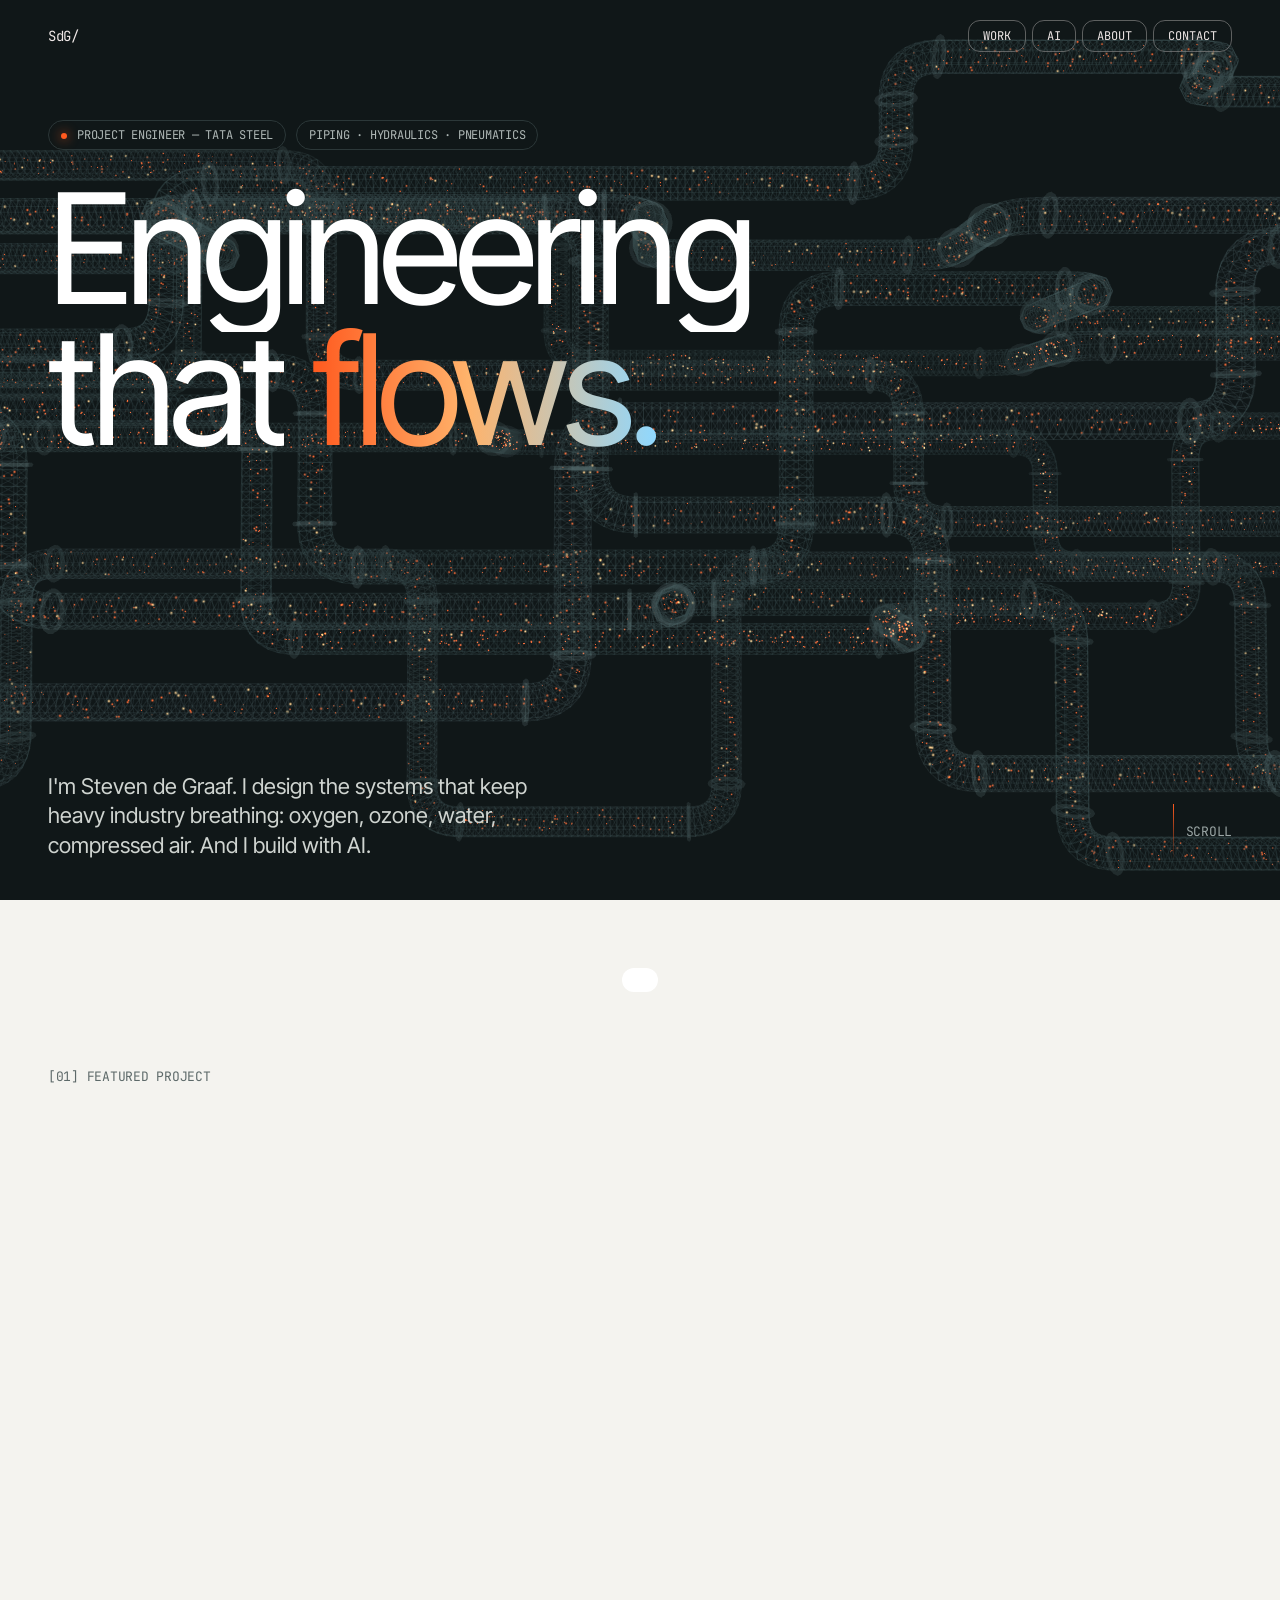
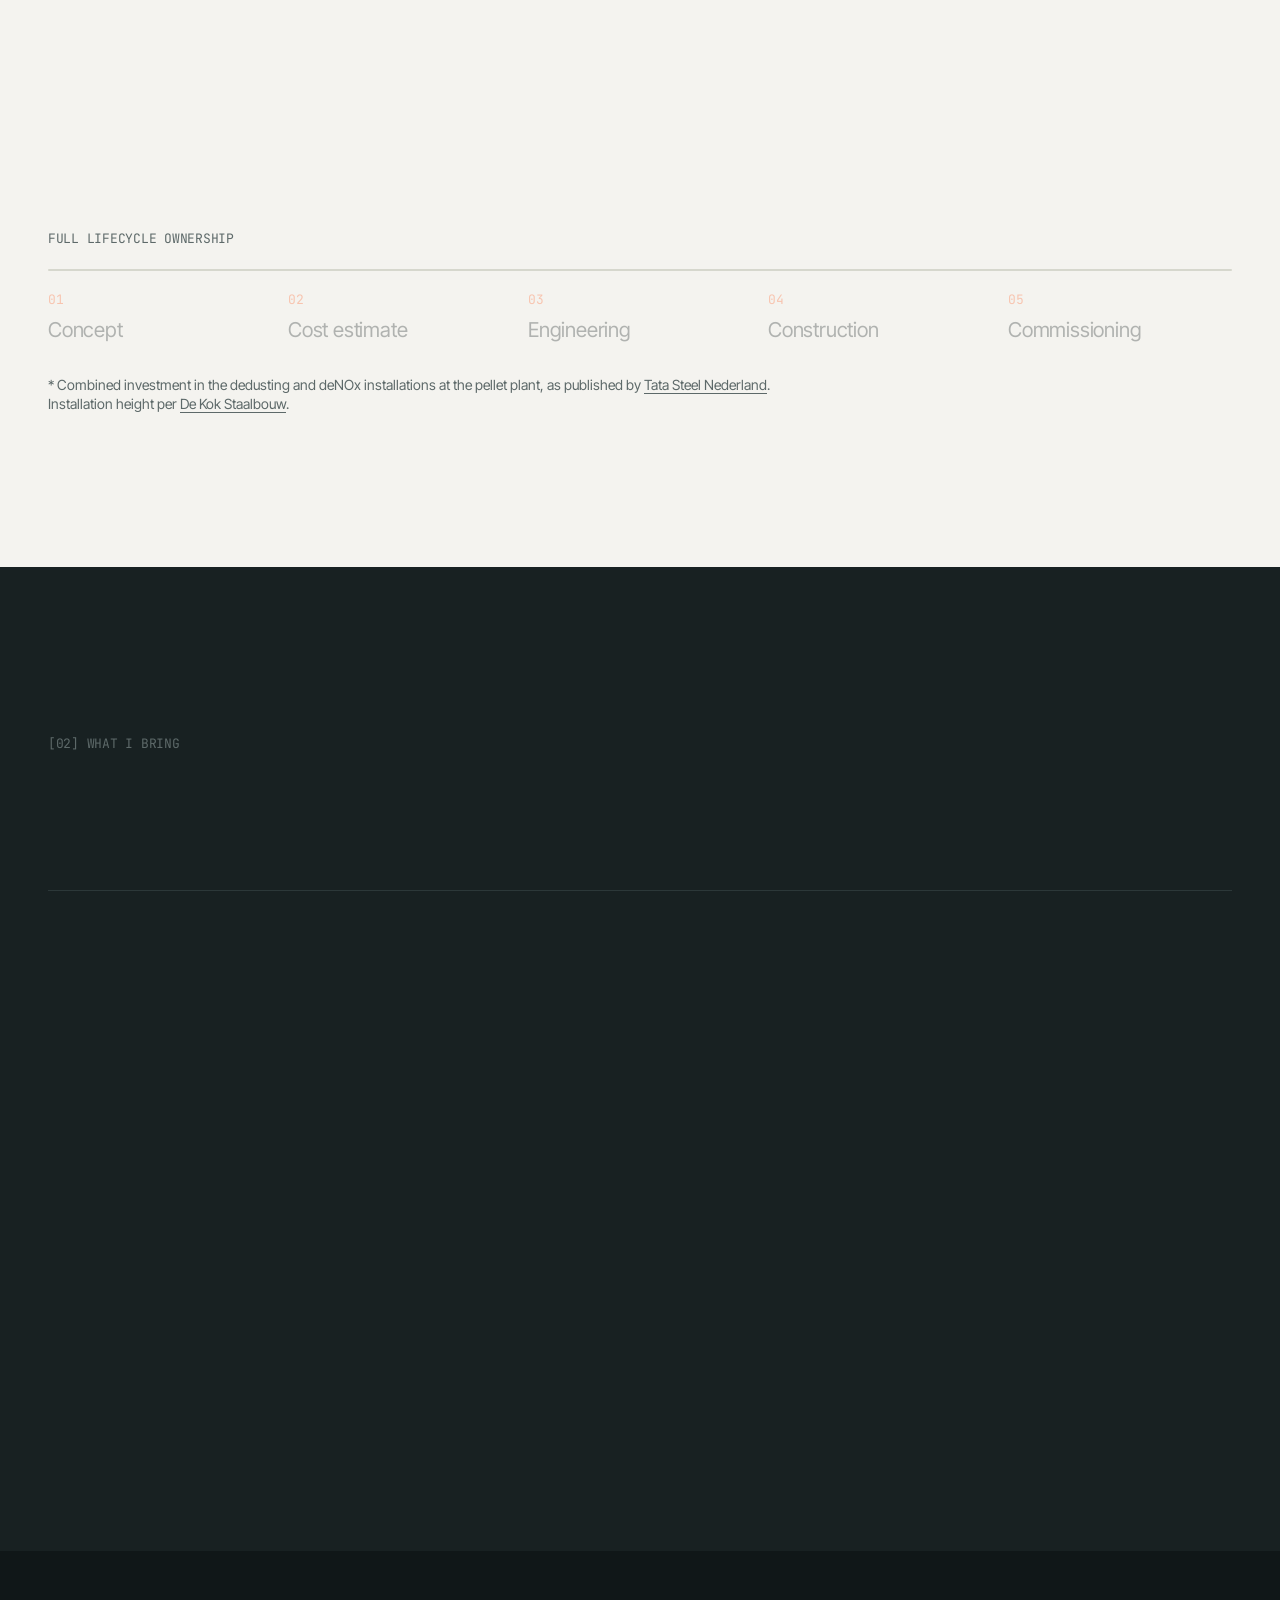
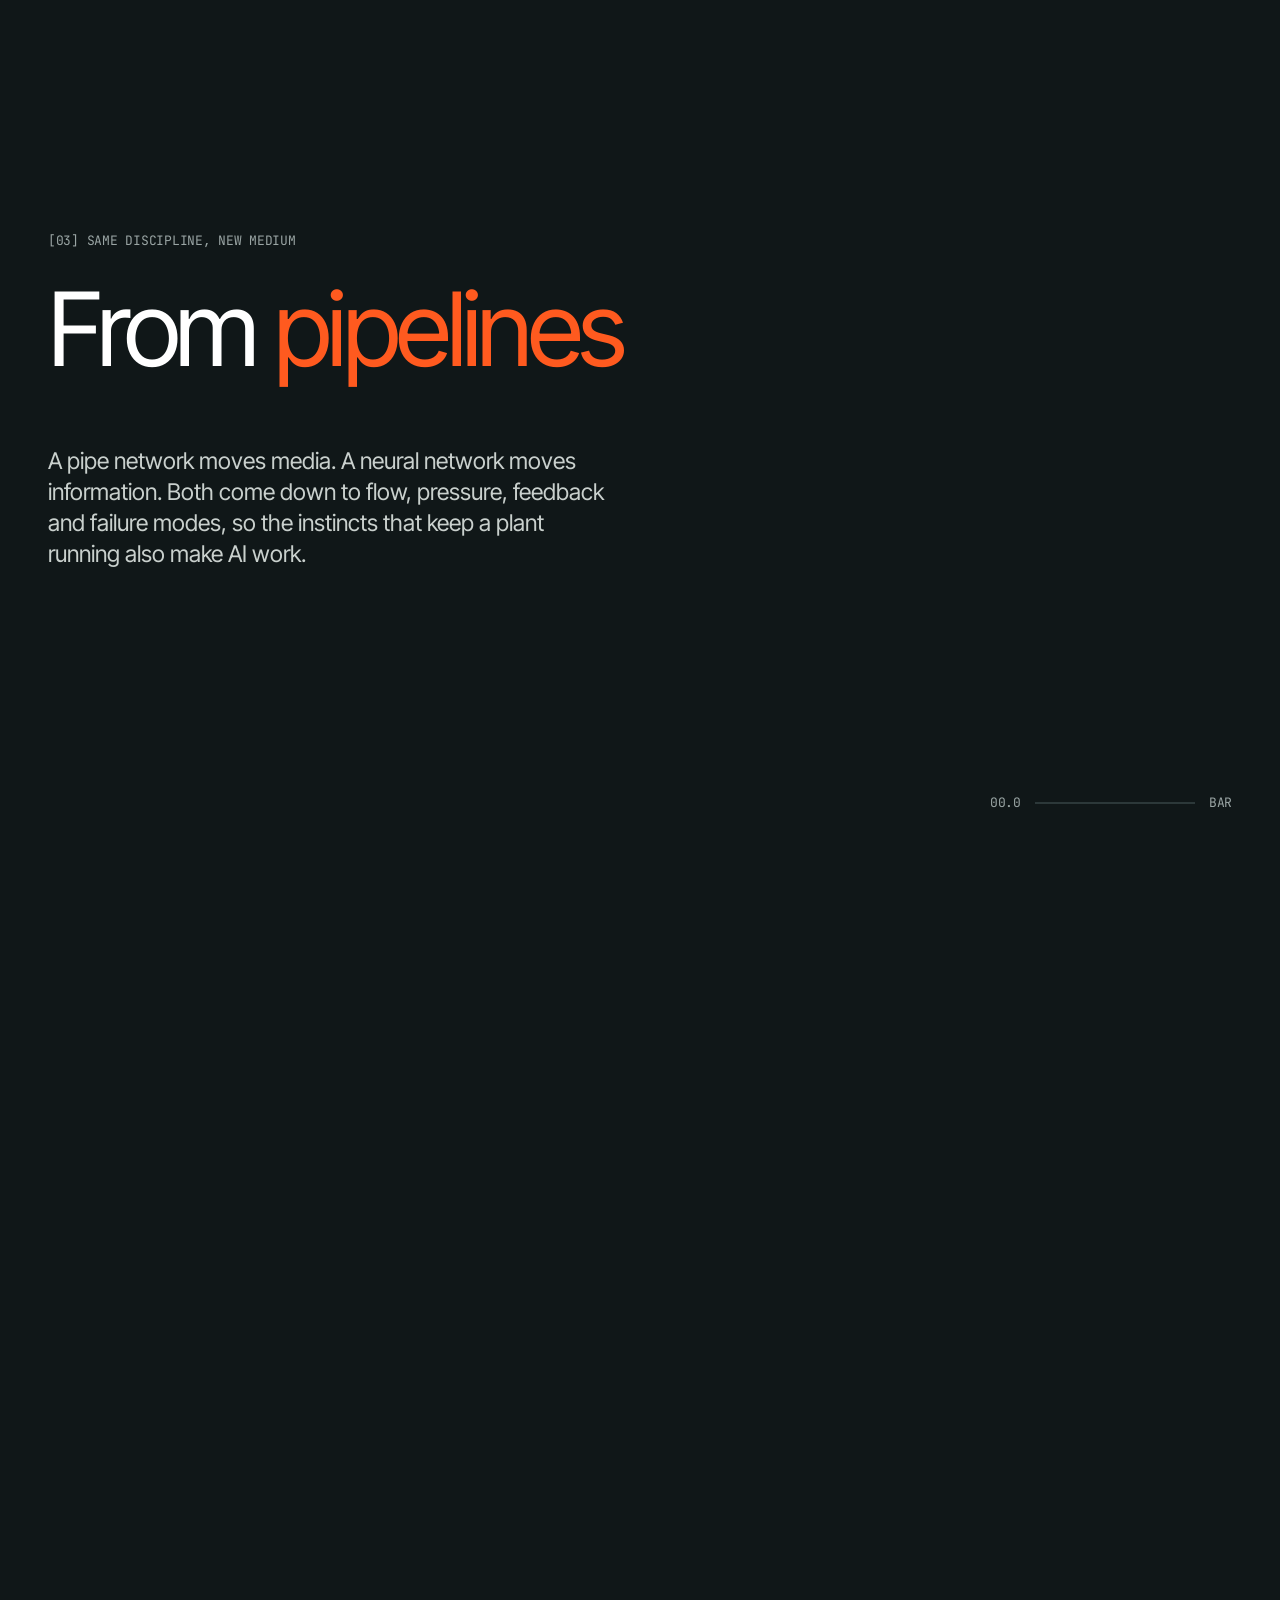
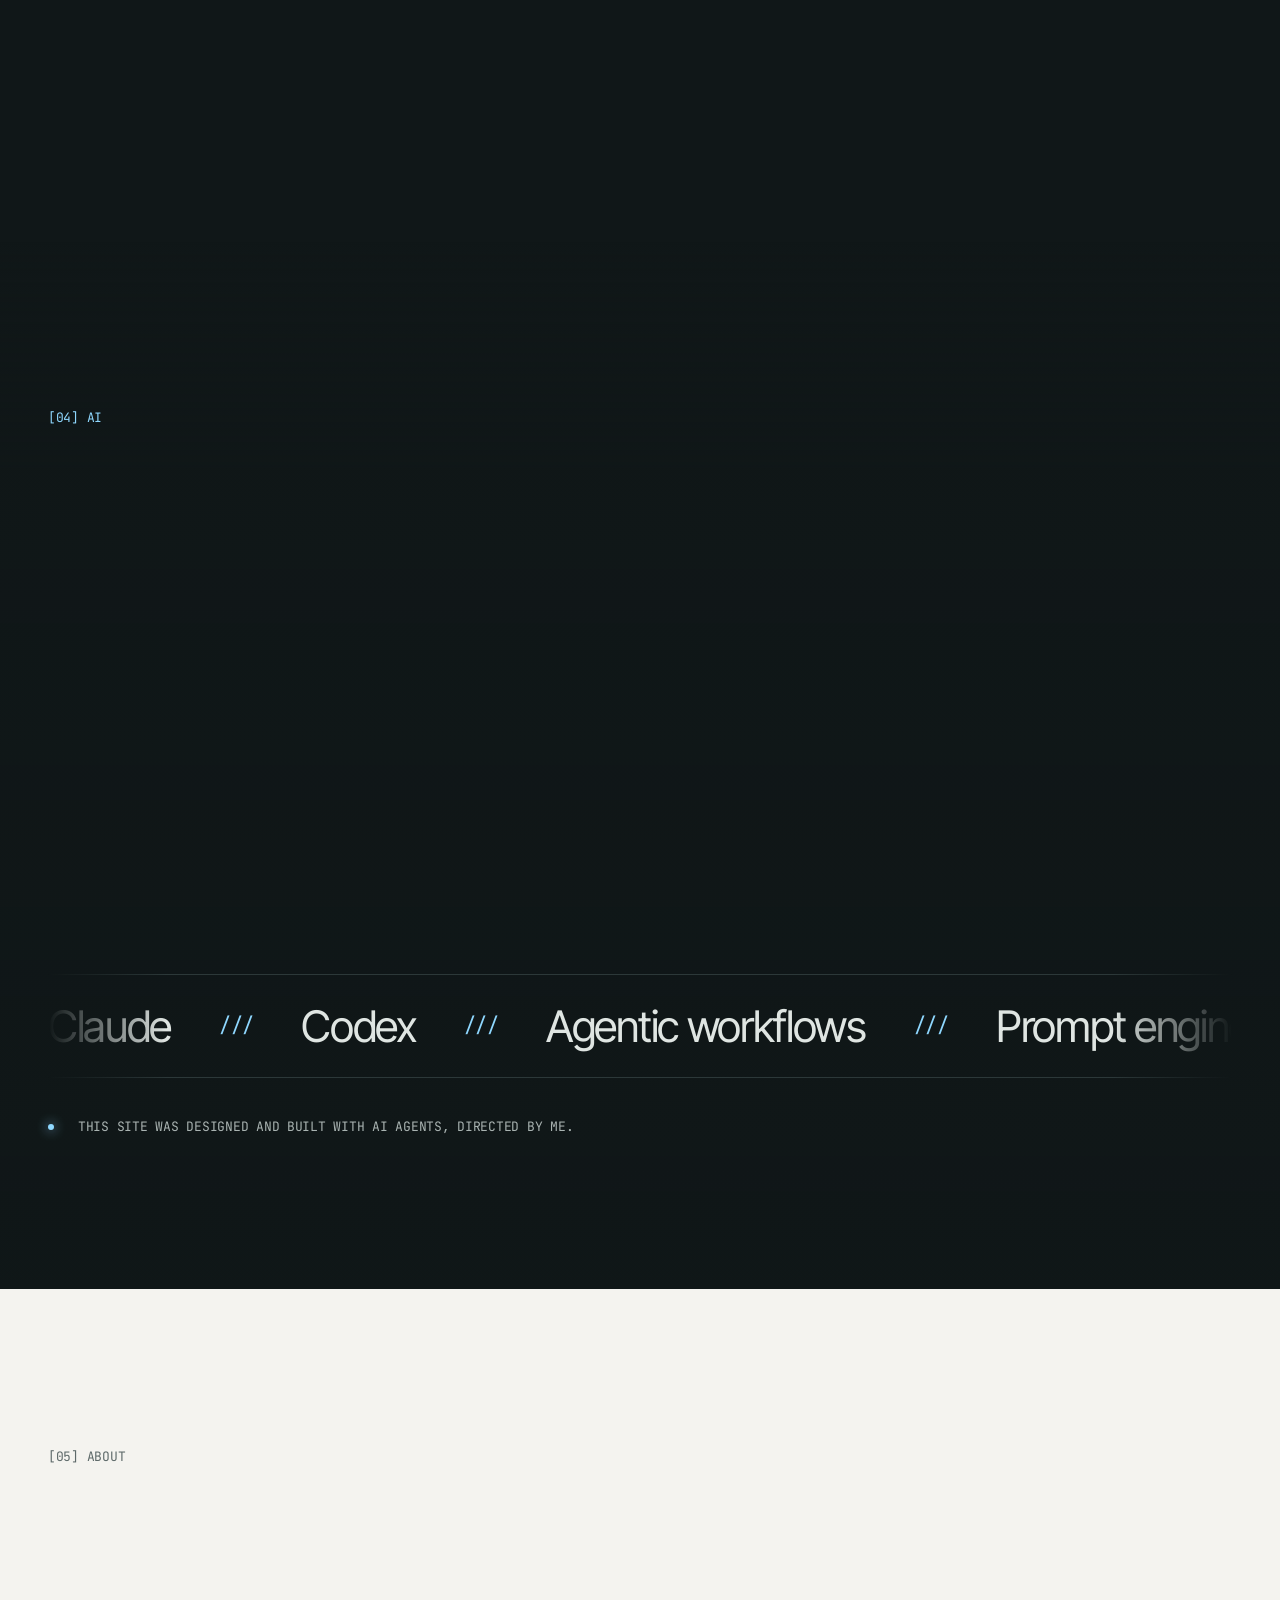
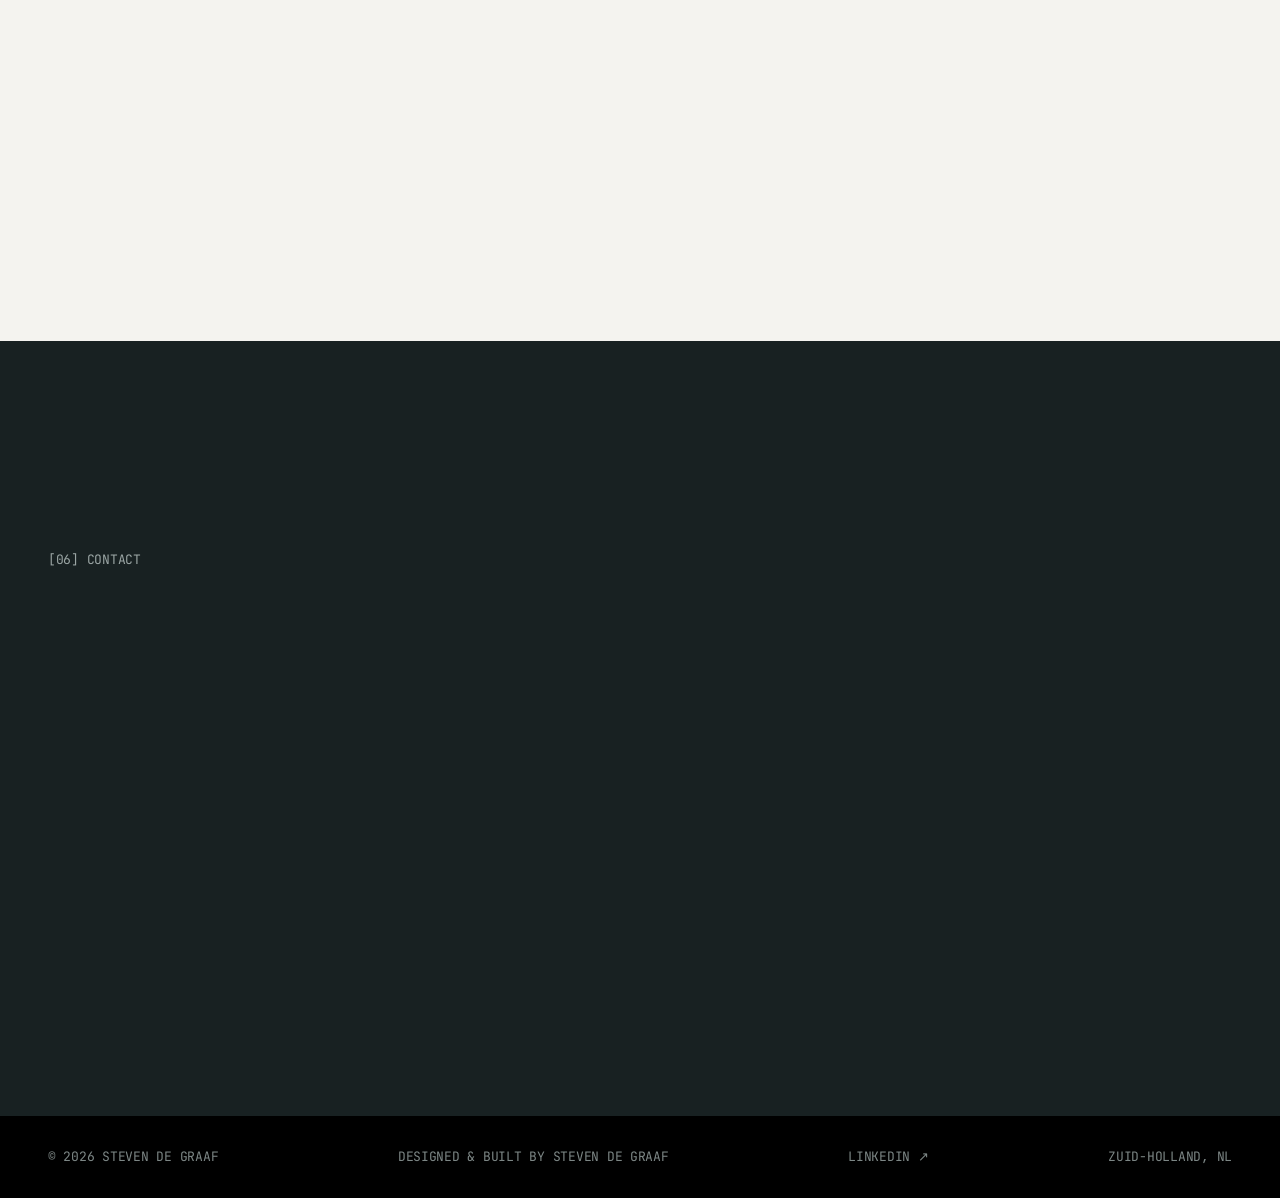
==== index.html @ 0ef80879 "Add LinkedIn link and all-rights-reserved license Co-Authored-By: Claude Opus 5.5 <noreply@anthropic" ====
<!doctype html>
<html lang="en" class="no-js">
<head>
<meta charset="utf-8">
<meta name="viewport" content="width=device-width,initial-scale=1">
<meta http-equiv="Content-Security-Policy" content="default-src 'self'; script-src 'self'; style-src 'self'; font-src 'self'; img-src 'self' data:; connect-src 'self'; object-src 'none'; base-uri 'self'; form-action 'none'; upgrade-insecure-requests">
<meta name="referrer" content="strict-origin-when-cross-origin">
<title>Steven de Graaf — Project Engineer &amp; AI builder</title>
<meta name="description" content="Steven de Graaf, Project Engineer at Tata Steel. Piping, hydraulics and pneumatics specialist who builds with AI.">
<meta name="author" content="Steven de Graaf">
<meta name="theme-color" content="#101718">
<link rel="canonical" href="https://stevendegraaf.com/">
<meta property="og:type" content="website">
<meta property="og:url" content="https://stevendegraaf.com/">
<meta property="og:title" content="Steven de Graaf — Engineering that flows">
<meta property="og:description" content="Project Engineer at Tata Steel. Piping, hydraulics and pneumatics specialist who builds with AI.">
<meta name="twitter:card" content="summary">
<link rel="icon" href="favicon.svg" type="image/svg+xml">
<link rel="preload" href="assets/fonts/inter-tight-400.woff2" as="font" type="font/woff2" crossorigin>
<link rel="stylesheet" href="assets/css/site.css">
<link rel="modulepreload" href="assets/js/three.module.min.js">
<script type="module" src="assets/js/main.js"></script>
</head>
<body>
<a class="skip" href="#main">Skip to content</a>
<canvas id="gl" aria-hidden="true"></canvas>

<header class="nav">
  <a class="logo" href="#top" aria-label="Steven de Graaf, back to top">SdG/</a>
  <nav class="links" aria-label="Main">
    <a href="#work">Work</a><a href="#ai">AI</a><a href="#about">About</a><a href="#contact">Contact</a>
  </nav>
</header>

<main id="main">
  <span id="top"></span>
  <section class="hero wrap">
    <div>
      <div class="eyebrow rv"><span class="pill"><span class="dot"></span>Project Engineer — Tata Steel</span><span class="pill">Piping · Hydraulics · Pneumatics</span></div>
      <h1 class="split">Engineering<br>that <em>flows.</em></h1>
    </div>
    <div class="hero-foot">
      <p class="rv">I'm Steven de Graaf. I design the systems that keep heavy industry breathing: oxygen, ozone, water, compressed air. And I build with AI.</p>
      <div class="scroll-cue mono" aria-hidden="true"><i></i>Scroll</div>
    </div>
  </section>

  <section class="light sec" id="work">
    <div class="wrap">
      <div class="head"><span class="mono">[01] Featured project</span><h2 class="split">PEFA deNOx.</h2></div>
      <p class="lede rv">A new deNOx installation at the pellet plant of Tata Steel IJmuiden, built on technology that hasn't been applied at this scale anywhere else in the steel industry. It's a large multidisciplinary effort. I'm one of the project engineers, responsible for the <span class="accent">utilities package</span>: every medium that feeds the new installation.</p>
      <div class="case-grid">
        <div class="stats rv">
          <div class="stat"><b data-count="75" data-suffix=" m">75 m</b><span class="mono">Installation height</span></div>
          <div class="stat"><b data-count="200" data-prefix="€" data-suffix="M+">€200M+</b><span class="mono">Environmental programme*</span></div>
          <div class="stat"><b data-count="5">5</b><span class="mono">Utility media</span></div>
        </div>
        <div class="card rv">
          <span class="mono muted">Media I engineer</span>
          <div class="media">
            <div class="chip"><span class="f">O₃</span><span class="mono">Ozone</span></div>
            <div class="chip"><span class="f">O₂</span><span class="mono">Oxygen</span></div>
            <div class="chip"><span class="f">N₂</span><span class="mono">Nitrogen</span></div>
            <div class="chip"><span class="f">H₂O</span><span class="mono">Cooling water</span></div>
            <div class="chip"><span class="f">CA</span><span class="mono">Compressed air</span></div>
          </div>
        </div>
      </div>
      <div class="phases" id="phases">
        <span class="mono muted">Full lifecycle ownership</span>
        <div class="phase-track"><div class="phase-fill" id="phaseFill"></div></div>
        <div class="phase-row" id="phaseRow">
          <div><span class="mono">01</span><p>Concept</p></div>
          <div><span class="mono">02</span><p>Cost estimate</p></div>
          <div><span class="mono">03</span><p>Engineering</p></div>
          <div><span class="mono">04</span><p>Construction</p></div>
          <div><span class="mono">05</span><p>Commissioning</p></div>
        </div>
      </div>
      <p class="note">* Combined investment in the dedusting and deNOx installations at the pellet plant, as published by <a href="https://www.tatasteelnederland.com/en/Environment-and-living-environment/Nitrogen/Nitrogen-reduction-measures" target="_blank" rel="noopener noreferrer">Tata Steel Nederland</a>. Installation height per <a href="https://www.kokstaal.nl/en/projects/pefa-denox-installation-at-tata-steel/" target="_blank" rel="noopener noreferrer">De Kok Staalbouw</a>.</p>
    </div>
  </section>

  <section class="solid sec">
    <div class="wrap">
      <div class="head"><span class="mono">[02] What I bring</span><h2 class="split">Systems under pressure.</h2></div>
      <div class="cap">
        <div class="cap-row rv"><span class="mono">01</span><h3>Piping engineering</h3><span class="tag mono">O₂ · O₃ · N₂ · H₂O · Air</span></div>
        <div class="cap-row rv"><span class="mono">02</span><h3>Hydraulics &amp; pneumatics</h3><span class="tag mono">Specialist</span></div>
        <div class="cap-row rv"><span class="mono">03</span><h3>Project engineering</h3><span class="tag mono">Concept → commissioning</span></div>
        <div class="cap-row rv"><span class="mono">04</span><h3>Multidisciplinary coordination</h3><span class="tag mono">Ops · contractors · suppliers</span></div>
        <div class="cap-row rv"><span class="mono">05</span><h3>Sustainable industry</h3><span class="tag mono">Emission reduction</span></div>
      </div>
    </div>
  </section>

  <section class="story" id="story">
    <div class="sticky wrap">
      <span class="mono kicker">[03] Same discipline, new medium</span>
      <div class="morph-words">
        <h2 class="w1">From <em>pipelines</em></h2>
        <h2 class="w2" aria-hidden="true">to <em>neural networks.</em></h2>
      </div>
      <p class="story-copy">A pipe network moves media. A neural network moves information. Both come down to flow, pressure, feedback and failure modes, so the instincts that keep a plant running also make AI work.</p>
      <div class="gauge mono" aria-hidden="true"><span id="gaugeVal">00.0</span><div class="gauge-bar"><i id="gaugeBar"></i></div><span>bar</span></div>
    </div>
  </section>

  <section class="ai sec" id="ai">
    <div class="wrap">
      <div class="head"><span class="mono fl">[04] AI</span><h2 class="split">Fluent in the frontier.</h2></div>
      <div class="ai-grid">
        <article class="ai-card rv"><span class="mono">Models</span><div><h3>Know which model fits which job</h3><p>Claude, GPT, Gemini, open-weight models. Strengths, limits, cost and context: picked per task, not per hype cycle.</p></div></article>
        <article class="ai-card rv"><span class="mono">Agents</span><div><h3>Agentic coding in practice</h3><p>Claude Code and Codex as a daily engineering team. I direct and review; the agents do the typing.</p></div></article>
        <article class="ai-card rv"><span class="mono">Generative</span><div><h3>Generative media &amp; design</h3><p>Image, video and interface generation, used to prototype ideas in hours instead of weeks.</p></div></article>
        <article class="ai-card rv"><span class="mono">Building</span><div><h3>From idea to shipped app</h3><p>Real products, not demos. Next up: <span class="hl">mijnoefenplan.nl</span>.</p></div></article>
      </div>
      <div class="marquee" aria-hidden="true"><div class="marquee-in" id="mq">
        <span>Claude</span><span class="s">///</span><span>Codex</span><span class="s">///</span><span>Agentic workflows</span><span class="s">///</span><span>Prompt engineering</span><span class="s">///</span><span>Generative AI</span><span class="s">///</span><span>App building</span><span class="s">///</span><span>Automation</span><span class="s">///</span>
      </div></div>
      <p class="built mono"><span class="dot b"></span>This site was designed and built with AI agents, directed by me.</p>
    </div>
  </section>

  <section class="light sec" id="about">
    <div class="wrap about-grid">
      <div>
        <span class="mono muted">[05] About</span>
        <p class="lede rv">I enjoy the moment an idea on paper becomes something that actually works in the field. I take ownership, make the call, and carry a project from first sketch to final commissioning.</p>
        <p class="rv muted about-note">Off the clock you'll find me on the wall or on the bike.</p>
      </div>
      <div class="spec rv">
        <div><span>Role</span><span>Project Engineer</span></div>
        <div><span>Company</span><span>Tata Steel</span></div>
        <div><span>Specialism</span><span>Hydraulics &amp; pneumatics</span></div>
        <div><span>Current</span><span>PEFA deNOx</span></div>
        <div><span>Obsession</span><span>AI &amp; app building</span></div>
        <div><span>Off duty</span><span>Bouldering · Cycling</span></div>
      </div>
    </div>
  </section>

  <section class="solid contact" id="contact">
    <div class="wrap">
      <span class="mono kicker">[06] Contact</span>
      <h2 class="split">Let's build<br>what's <em>next.</em></h2>
      <div class="cta-row rv">
        <a class="btn" href="mailto:info@stevendegraaf.com">info@stevendegraaf.com<span class="arr" aria-hidden="true">→</span></a>
        <a class="btn ghost" href="https://www.linkedin.com/in/steven-de-graaf/" target="_blank" rel="noopener noreferrer me">LinkedIn<span class="arr" aria-hidden="true">↗</span></a>
      </div>
    </div>
  </section>
</main>

<footer><div class="wrap mono"><span>© 2026 Steven de Graaf</span><span>Designed &amp; built by Steven de Graaf</span><a href="https://www.linkedin.com/in/steven-de-graaf/" target="_blank" rel="noopener noreferrer me">LinkedIn ↗</a><span>Zuid-Holland, NL</span></div></footer>
<div class="toast" id="toast" role="status" aria-live="polite"></div>
</body>
</html>
---- assets/css/site.css ----
@font-face{font-family:'Inter Tight';font-style:normal;font-weight:400;font-display:swap;src:url(../fonts/inter-tight-400.woff2) format('woff2');unicode-range:U+0000-00FF,U+0131,U+0152-0153,U+02BB-02BC,U+02C6,U+02DA,U+02DC,U+0304,U+0308,U+0329,U+2000-206F,U+20AC,U+2122,U+2191,U+2193,U+2212,U+2215,U+FEFF,U+FFFD}
@font-face{font-family:'Inter Tight';font-style:normal;font-weight:400;font-display:swap;src:url(../fonts/inter-tight-400-ext.woff2) format('woff2');unicode-range:U+0100-02BA,U+02BD-02C5,U+02C7-02CC,U+02CE-02D7,U+02DD-02FF,U+0304,U+0308,U+0329,U+1D00-1DBF,U+1E00-1E9F,U+1EF2-1EFF,U+2020,U+2080-209F,U+20A0-20AB,U+20AD-20C0,U+2113,U+2C60-2C7F,U+A720-A7FF}
@font-face{font-family:'JetBrains Mono';font-style:normal;font-weight:400;font-display:swap;src:url(../fonts/jetbrains-mono-400.woff2) format('woff2')}

:root{
  --ink:#101718;--ink2:#182122;--bone:#f4f3ef;--paper:#fff;--tissue:#e7e8e1;
  --graphite:#5d6969;--lichen:#c9cbbe;--line-d:#2c3839;--line-l:#d6d7cd;
  --orange:#ff5a1f;--blue:#4d8dff;--flame:#8fd8ff;
  --sans:'Inter Tight',ui-sans-serif,system-ui,sans-serif;
  --mono:'JetBrains Mono',ui-monospace,Consolas,monospace;
  --pad:clamp(16px,4vw,48px);
}
*{box-sizing:border-box;margin:0;padding:0}
html{scroll-behavior:smooth}
body{background:var(--ink);color:#fff;font-family:var(--sans);font-weight:400;-webkit-font-smoothing:antialiased;overflow-x:hidden;font-size:18px;line-height:1.35}
a{color:inherit;text-decoration:none}
a:focus-visible{outline:2px solid var(--flame);outline-offset:3px;border-radius:6px}
.skip{position:absolute;left:-9999px;top:8px;z-index:100;background:#fff;color:#000;padding:8px 12px;border-radius:8px}
.skip:focus{left:8px}
#gl{position:fixed;inset:0;width:100%;height:100%;z-index:0;display:block}
main{position:relative;z-index:1}
.wrap{max-width:1320px;margin:0 auto;padding:0 var(--pad)}
.mono{font-family:var(--mono);font-size:13px;letter-spacing:-.02em;text-transform:uppercase}
.dot{display:inline-block;width:6px;height:6px;border-radius:50%;background:var(--orange);margin-right:10px;vertical-align:middle;box-shadow:0 0 12px var(--orange)}
.dot.b{background:var(--flame);box-shadow:0 0 12px var(--flame)}
.accent{color:var(--orange)}
.hl{color:#fff}
.kicker{color:#9aa5a4}

/* nav */
.nav{position:fixed;top:0;left:0;right:0;z-index:10;display:flex;justify-content:space-between;align-items:center;padding:20px var(--pad);mix-blend-mode:difference}
.logo{font-family:var(--mono);font-size:14px;letter-spacing:-.02em}
.links{display:flex;gap:6px}
.links a{font-family:var(--mono);font-size:12px;text-transform:uppercase;padding:7px 14px;border:1px solid rgba(255,255,255,.35);border-radius:12px;transition:background .3s,color .3s}
.links a:hover{background:#fff;color:#000}
@media(max-width:640px){.links a:not(:last-child){display:none}}

/* hero */
.hero{min-height:100svh;display:flex;flex-direction:column;justify-content:space-between;padding-top:120px;padding-bottom:40px}
.hero h1{font-weight:400;font-size:clamp(58px,12vw,176px);line-height:.92;letter-spacing:-.045em}
.hero h1 em{font-style:normal;background:linear-gradient(90deg,var(--orange),#ffb36b 45%,var(--flame));-webkit-background-clip:text;background-clip:text;color:transparent}
.hero-foot{display:grid;grid-template-columns:1fr auto;gap:24px;align-items:end}
.hero-foot p{max-width:520px;font-size:clamp(18px,1.7vw,22px);color:#cfd4d0}
.scroll-cue{display:flex;align-items:center;gap:12px;color:#9aa5a4}
.scroll-cue i{display:block;width:1px;height:56px;background:linear-gradient(var(--orange),transparent);animation:cue 2s ease-in-out infinite;transform-origin:top}
@keyframes cue{0%{transform:scaleY(0)}50%{transform:scaleY(1)}100%{transform:scaleY(0);transform-origin:bottom}}
.eyebrow{display:flex;gap:10px;flex-wrap:wrap;margin-bottom:28px;color:#aeb7b5}
.pill{border:1px solid var(--line-d);border-radius:999px;padding:6px 12px;font-family:var(--mono);font-size:12px;text-transform:uppercase;letter-spacing:-.02em}
.light .pill{border-color:var(--line-l);color:var(--graphite)}

/* sections */
section{position:relative}
.solid{background:var(--ink2)}
.light{background:var(--bone);color:#162021}
.sec{padding:clamp(88px,12vw,160px) 0}
.head{display:grid;grid-template-columns:200px 1fr;gap:24px;margin-bottom:clamp(48px,7vw,96px)}
.head h2{font-weight:400;font-size:clamp(40px,6.2vw,96px);line-height:1;letter-spacing:-.035em}
.head .mono{color:var(--graphite);padding-top:14px}
.head .mono.fl{color:var(--flame)}
@media(max-width:760px){.head{grid-template-columns:1fr}}
.lede{font-size:clamp(22px,2.4vw,34px);line-height:1.2;letter-spacing:-.012em;max-width:900px}
.light .lede{color:#2a3536}
.muted{color:var(--graphite)}

/* case */
.case-grid{display:grid;grid-template-columns:1.1fr .9fr;gap:clamp(24px,4vw,64px);margin-top:64px}
@media(max-width:900px){.case-grid{grid-template-columns:1fr}}
.card{background:var(--paper);border-radius:24px;padding:clamp(24px,3vw,40px)}
.stats{display:grid;grid-template-columns:repeat(3,1fr);gap:1px;background:var(--line-l);border-radius:24px;overflow:hidden}
.stat{background:var(--paper);padding:28px 24px}
.stat b{display:block;font-weight:400;font-size:clamp(40px,4.6vw,72px);letter-spacing:-.04em;line-height:1}
.stat span{display:block;margin-top:14px;color:var(--graphite)}
@media(max-width:560px){.stats{grid-template-columns:1fr}}
.media{display:flex;flex-wrap:wrap;gap:8px;margin-top:24px}
.media .chip{display:flex;align-items:baseline;gap:8px;padding:12px 16px;border-radius:14px;background:var(--tissue);transition:background .3s,color .3s,transform .3s}
.media .chip:hover{background:#162021;color:#fff;transform:translateY(-3px)}
.chip .f{font-size:26px;letter-spacing:-.03em}
.chip .mono{font-size:11px;color:var(--graphite)}
.chip:hover .mono{color:#ffb38d}
.phases{margin-top:clamp(56px,8vw,112px);position:relative}
.phase-track{height:2px;background:var(--line-l);position:relative;border-radius:2px;overflow:hidden;margin-top:20px}
.phase-fill{position:absolute;inset:0;background:linear-gradient(90deg,var(--orange),#ffb36b);transform:scaleX(0);transform-origin:left}
.phase-row{display:grid;grid-template-columns:repeat(5,1fr);margin-top:20px;gap:16px}
.phase-row div{opacity:.3;transition:opacity .5s}
.phase-row div.on{opacity:1}
.phase-row .mono{color:var(--orange);display:block;margin-bottom:8px}
.phase-row p{font-size:clamp(16px,1.6vw,22px);letter-spacing:-.01em}
@media(max-width:700px){.phase-row{grid-template-columns:1fr 1fr}}
.note{margin-top:32px;font-size:14px;color:var(--graphite);max-width:760px}
.note a{text-decoration:underline;text-underline-offset:3px}

/* capabilities */
.cap{border-top:1px solid var(--line-d)}
.cap-row{display:grid;grid-template-columns:80px 1fr auto;align-items:center;gap:16px;padding:26px 0;border-bottom:1px solid var(--line-d);position:relative;overflow:hidden;cursor:default}
.cap-row::before{content:"";position:absolute;inset:0;background:linear-gradient(90deg,rgba(255,90,31,.14),transparent 70%);transform:translateX(-101%);transition:transform .6s cubic-bezier(.2,.8,.2,1)}
.cap-row:hover::before{transform:none}
.cap-row h3{font-weight:400;font-size:clamp(26px,3.6vw,52px);letter-spacing:-.03em;line-height:1.05;position:relative;transition:transform .5s cubic-bezier(.2,.8,.2,1)}
.cap-row:hover h3{transform:translateX(12px)}
.cap-row .mono{color:var(--graphite);position:relative}
.cap-row .tag{color:#8e9998;position:relative;text-align:right}
@media(max-width:700px){.cap-row{grid-template-columns:44px 1fr}.cap-row .tag{display:none}}

/* story: pipelines → neural networks */
.story{height:210vh}
.sticky{position:sticky;top:0;height:100svh;display:flex;flex-direction:column;justify-content:center}
.sticky .kicker{margin-bottom:28px}
.morph-words{position:relative;height:clamp(110px,10vw,150px)}
.morph-words h2{position:absolute;inset:0;font-weight:400;font-size:clamp(44px,8vw,128px);letter-spacing:-.045em;line-height:1;transition:opacity .6s,transform .8s cubic-bezier(.2,.8,.2,1)}
.morph-words .w2{opacity:0;transform:translateY(40px)}
.story.late .w1{opacity:0;transform:translateY(-40px)}
.story.late .w2{opacity:1;transform:none}
.w1 em{font-style:normal;color:var(--orange)} .w2 em{font-style:normal;color:var(--flame)}
.story-copy{max-width:560px;margin-top:40px;font-size:clamp(18px,1.8vw,24px);color:#c9d0cd}
.gauge{position:absolute;right:var(--pad);bottom:40px;display:flex;align-items:center;gap:14px;color:#9aa5a4}
.gauge-bar{width:160px;height:2px;background:var(--line-d);position:relative;overflow:hidden}
.gauge-bar i{position:absolute;inset:0;background:linear-gradient(90deg,var(--orange),var(--flame));transform-origin:left;transform:scaleX(0)}

/* AI */
.ai{background:linear-gradient(180deg,rgba(16,23,24,0) 0,rgba(16,23,24,.72) 22%,rgba(16,23,24,.9) 100%)}
.ai-grid{display:grid;grid-template-columns:repeat(4,1fr);gap:12px}
@media(max-width:1000px){.ai-grid{grid-template-columns:1fr 1fr}}
@media(max-width:560px){.ai-grid{grid-template-columns:1fr}}
.ai-card{border:1px solid var(--line-d);border-radius:20px;padding:28px;min-height:320px;display:flex;flex-direction:column;justify-content:space-between;background:rgba(24,33,34,.55);backdrop-filter:blur(10px);-webkit-backdrop-filter:blur(10px);position:relative;overflow:hidden;transition:border-color .4s,transform .5s cubic-bezier(.2,.8,.2,1)}
.ai-card:hover{border-color:rgba(143,216,255,.5);transform:translateY(-6px)}
.ai-card::after{content:"";position:absolute;width:260px;height:260px;border-radius:50%;background:radial-gradient(circle,rgba(77,141,255,.35),transparent 70%);left:var(--mx,50%);top:var(--my,50%);transform:translate(-50%,-50%);opacity:0;transition:opacity .4s;pointer-events:none}
.ai-card:hover::after{opacity:1}
.ai-card h3{font-weight:400;font-size:30px;letter-spacing:-.025em;line-height:1.05;margin-top:40px;position:relative;z-index:1}
.ai-card p{color:#aab4b2;font-size:16px;margin-top:14px;position:relative;z-index:1}
.ai-card .mono{color:var(--flame);position:relative;z-index:1}
.marquee{margin-top:clamp(56px,7vw,96px);overflow:hidden;border-top:1px solid var(--line-d);border-bottom:1px solid var(--line-d);padding:22px 0;-webkit-mask-image:linear-gradient(90deg,transparent,#000 10%,#000 90%,transparent);mask-image:linear-gradient(90deg,transparent,#000 10%,#000 90%,transparent)}
.marquee-in{display:flex;gap:48px;width:max-content;animation:mq 38s linear infinite}
.marquee span{font-size:clamp(28px,3.4vw,48px);letter-spacing:-.03em;color:#dfe5e2;white-space:nowrap}
.marquee span.s{color:var(--flame);font-family:var(--mono);font-size:20px;align-self:center}
@keyframes mq{to{transform:translateX(-50%)}}
.built{margin-top:40px;display:flex;align-items:center;gap:14px;color:#aab4b2}

/* about */
.about-grid{display:grid;grid-template-columns:1.2fr .8fr;gap:clamp(24px,5vw,80px);align-items:start}
@media(max-width:860px){.about-grid{grid-template-columns:1fr}}
.about-grid .lede{margin-top:28px}
.about-note{margin-top:24px;max-width:520px}
.spec{border:1px solid var(--line-l);border-radius:20px;background:var(--paper);overflow:hidden}
.spec div{display:flex;justify-content:space-between;gap:12px;padding:16px 22px;border-bottom:1px solid var(--line-l)}
.spec div:last-child{border-bottom:0}
.spec span:first-child{font-family:var(--mono);font-size:12px;text-transform:uppercase;color:var(--graphite);padding-top:3px}
.spec span:last-child{text-align:right}

/* contact */
.contact{padding:clamp(120px,16vw,220px) 0 clamp(80px,10vw,140px)}
.contact h2{font-weight:400;font-size:clamp(56px,11vw,170px);letter-spacing:-.045em;line-height:.95;margin-top:32px}
.contact h2 em{font-style:normal;color:var(--orange)}
.cta-row{display:flex;gap:12px;flex-wrap:wrap;margin-top:56px}
.btn{display:inline-flex;align-items:center;gap:14px;padding:10px 10px 10px 20px;border-radius:10px;font-family:var(--mono);font-size:13px;text-transform:uppercase;letter-spacing:-.02em;border:1px solid var(--line-d);transition:background .3s,color .3s,border-color .3s}
.btn .arr{width:40px;height:40px;border-radius:8px;display:grid;place-items:center;background:var(--orange);color:#101718;transition:transform .4s cubic-bezier(.2,.8,.2,1)}
.btn:hover{background:#fff;color:#101718;border-color:#fff}
.btn:hover .arr{transform:rotate(-45deg)}
.btn.ghost .arr{background:transparent;border:1px solid var(--line-d);color:#fff}
.btn.ghost:hover .arr{color:#101718;border-color:#101718}
footer{background:#000;padding:32px 0;position:relative;z-index:1}
footer .wrap{display:flex;justify-content:space-between;gap:16px;flex-wrap:wrap;color:#7d8786}

/* reveal */
.rv{opacity:0;transform:translateY(36px);transition:opacity 1s cubic-bezier(.2,.8,.2,1),transform 1s cubic-bezier(.2,.8,.2,1)}
.rv.in{opacity:1;transform:none}
.split .wd{display:inline-block;overflow:hidden;vertical-align:top;padding-bottom:.08em;margin-bottom:-.08em}
.split .wd>span{display:inline-block;transform:translateY(105%);transition:transform 1.1s cubic-bezier(.16,1,.3,1)}
.split.in .wd>span{transform:none}
.no-js .rv{opacity:1;transform:none}

/* easter egg */
.toast{position:fixed;left:50%;bottom:28px;transform:translate(-50%,120px);z-index:30;background:#fff;color:#101718;padding:12px 18px;border-radius:12px;font-family:var(--mono);font-size:13px;transition:transform .5s cubic-bezier(.2,.8,.2,1)}
.toast.on{transform:translate(-50%,0)}
body.shake main{animation:shake .4s linear 4}
@keyframes shake{25%{transform:translate(2px,-1px)}50%{transform:translate(-2px,1px)}75%{transform:translate(1px,2px)}}

@media (prefers-reduced-motion:reduce){
  html{scroll-behavior:auto}
  .rv,.split .wd>span{transition:none;opacity:1;transform:none}
  .marquee-in,.scroll-cue i{animation:none}
}
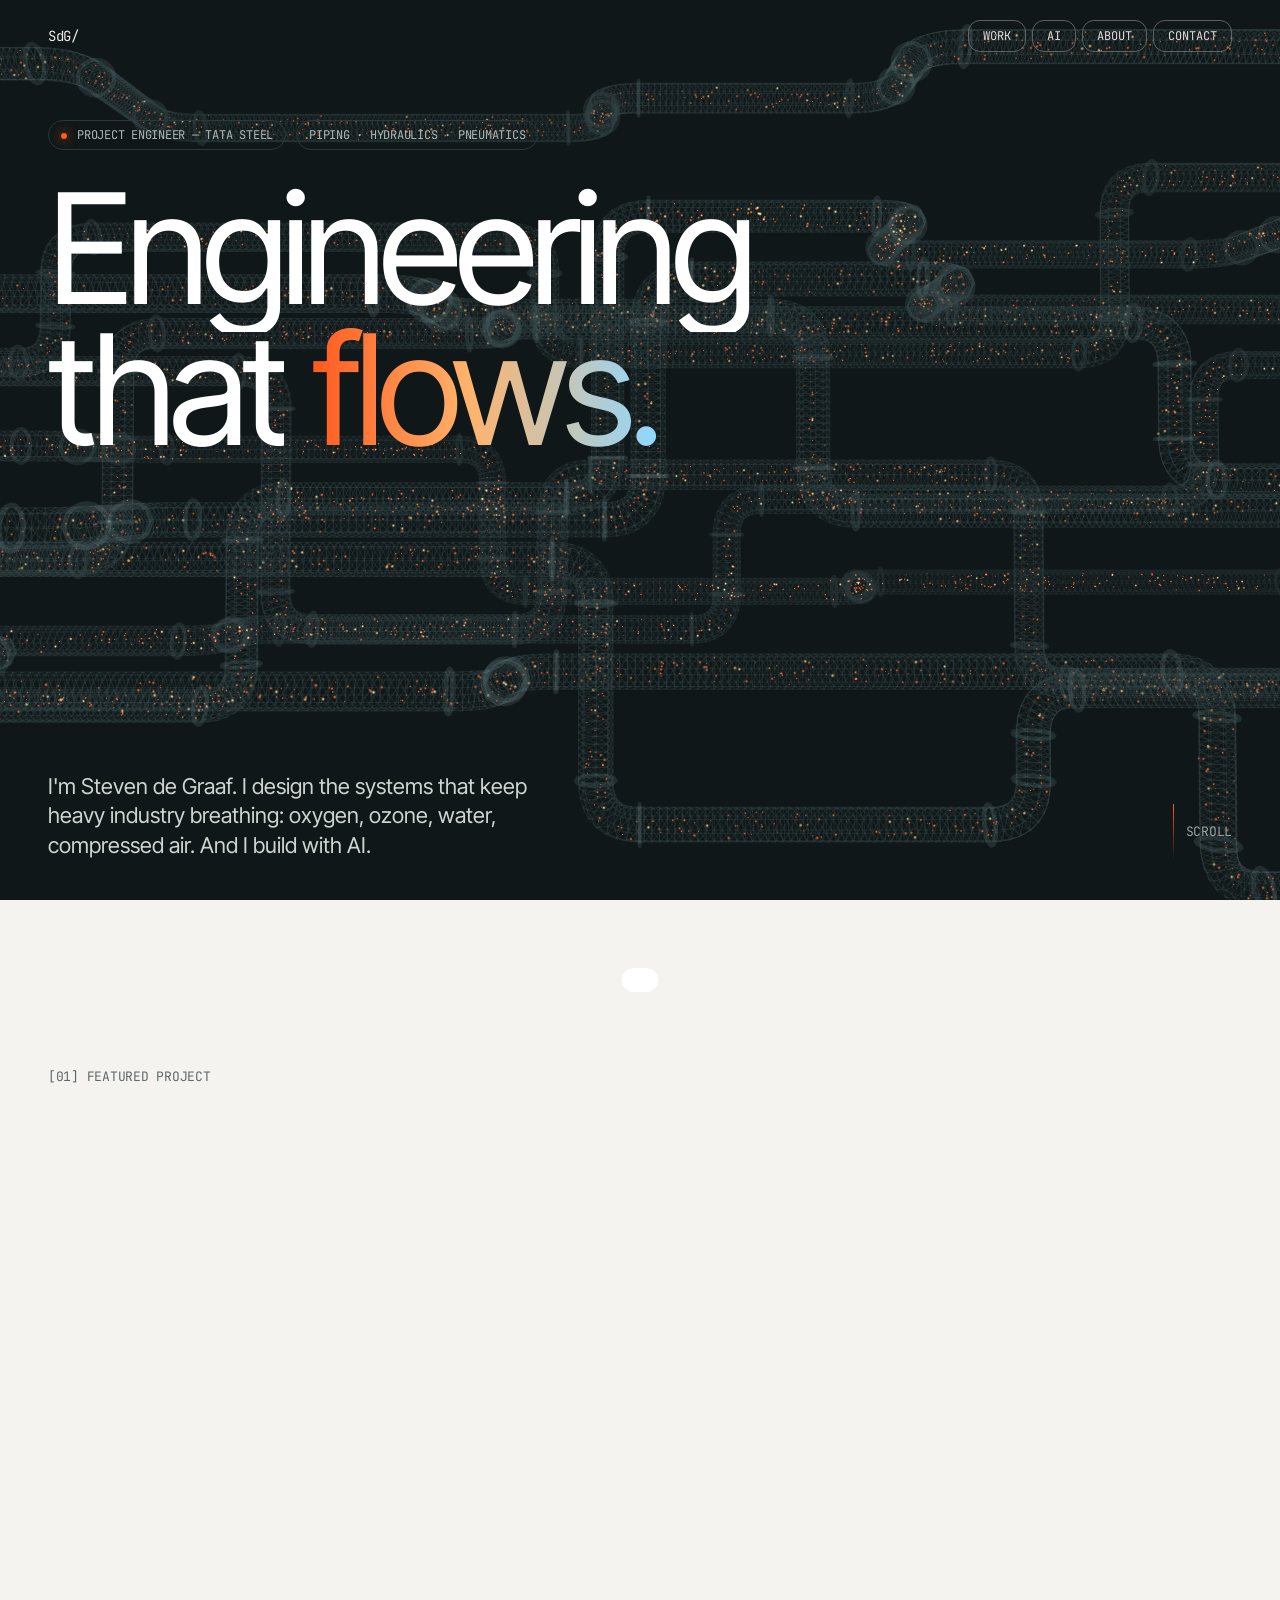
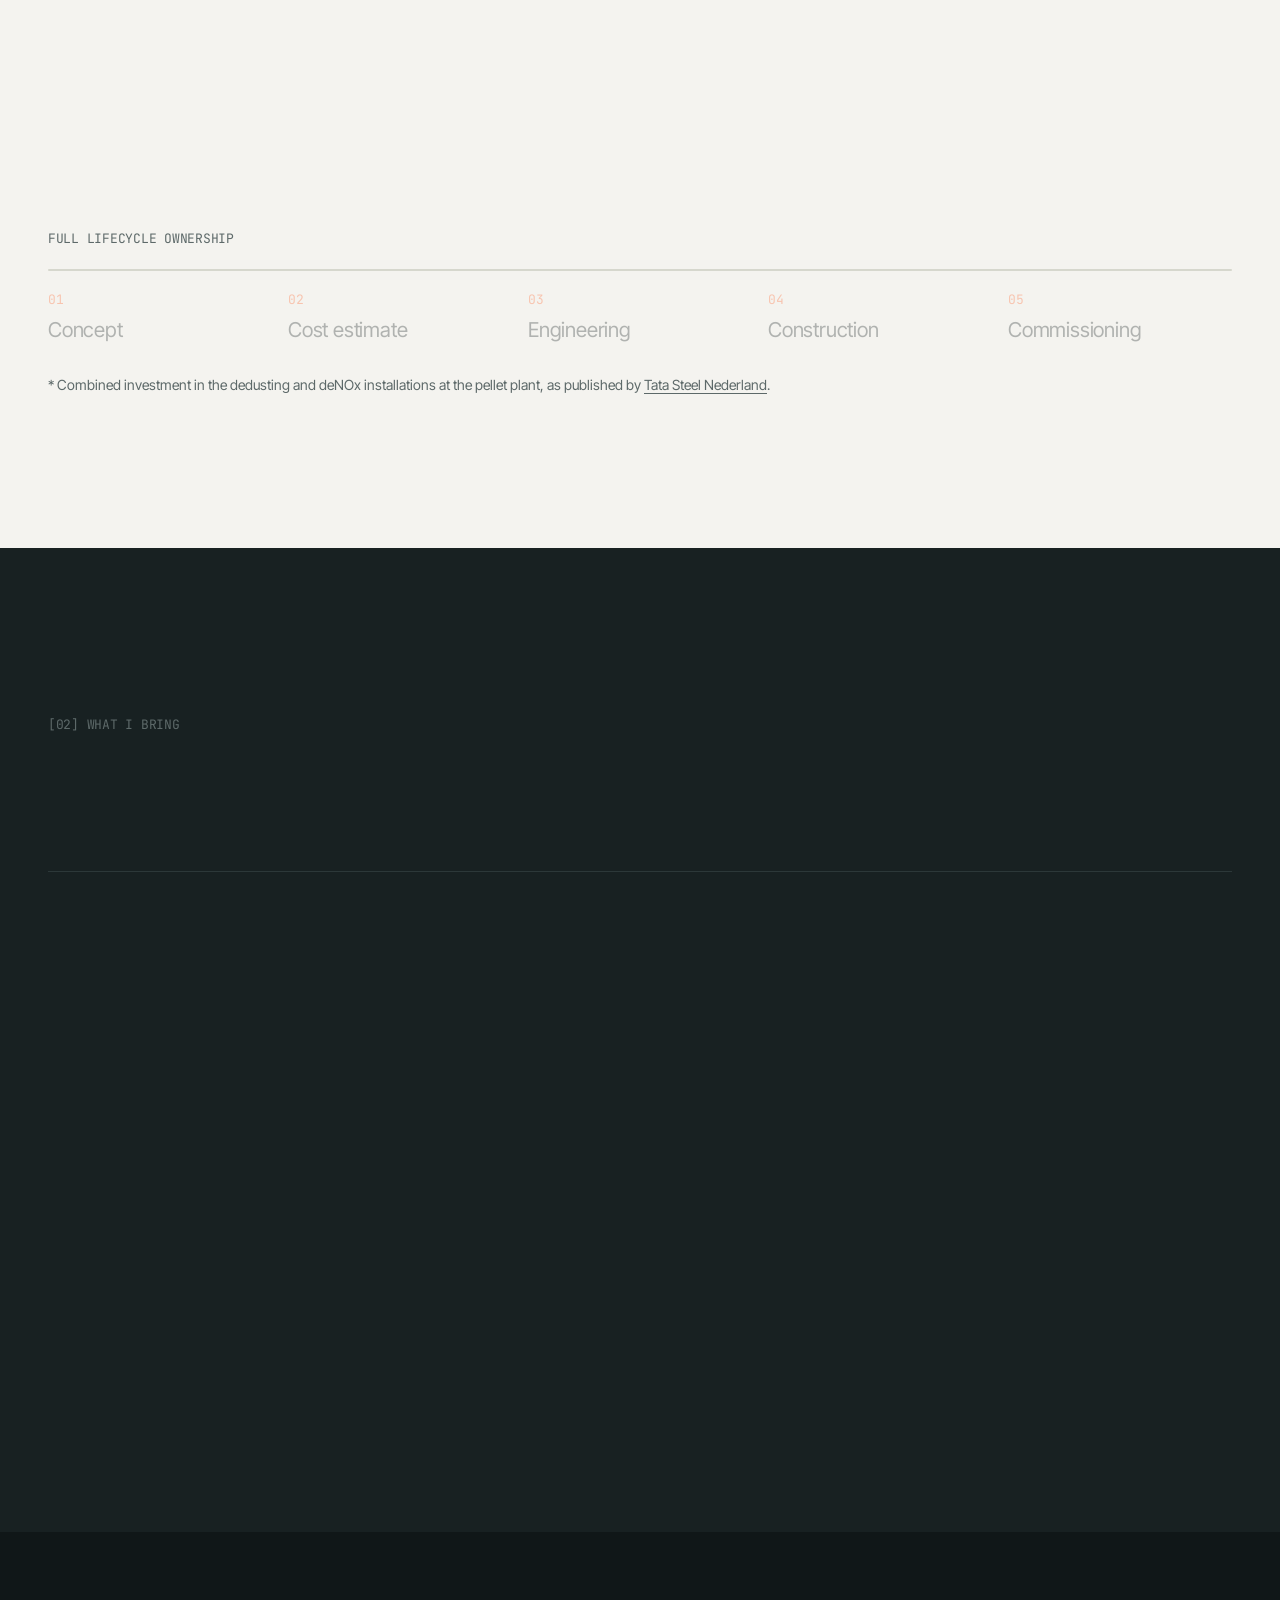
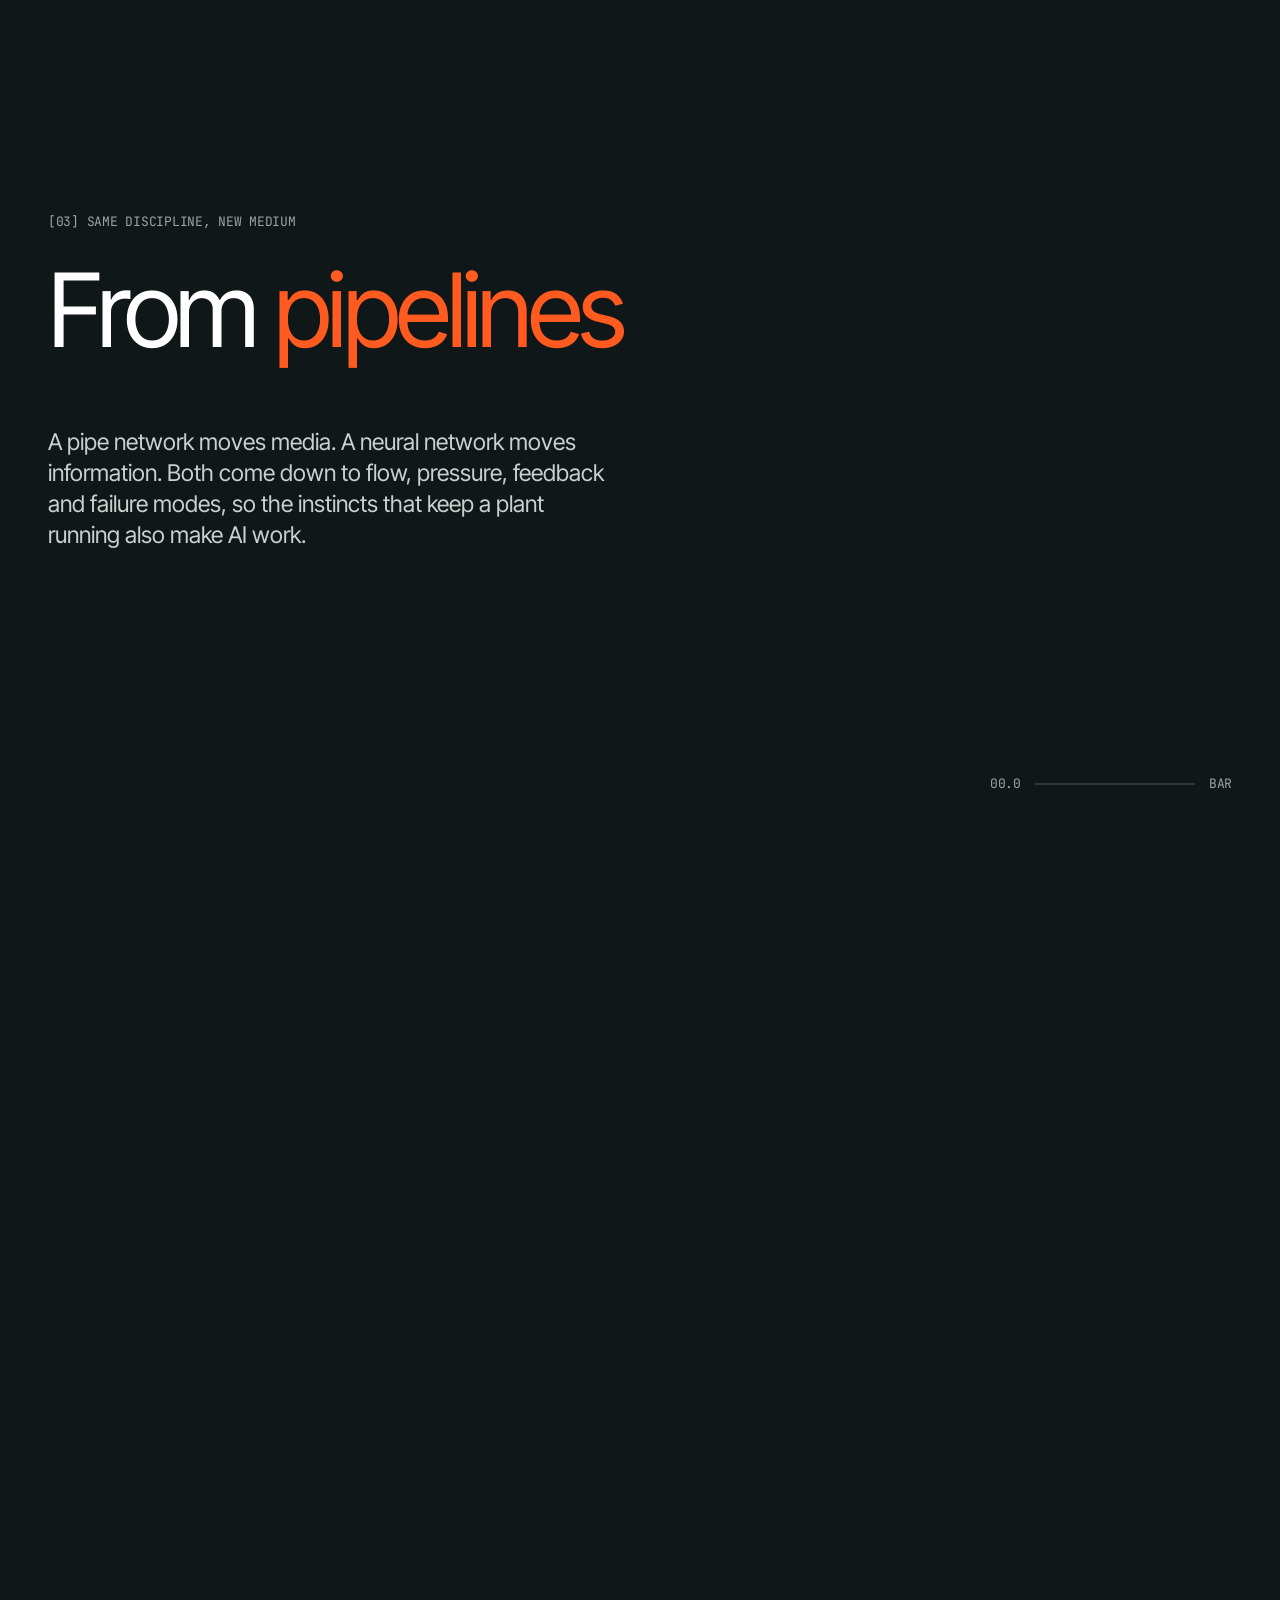
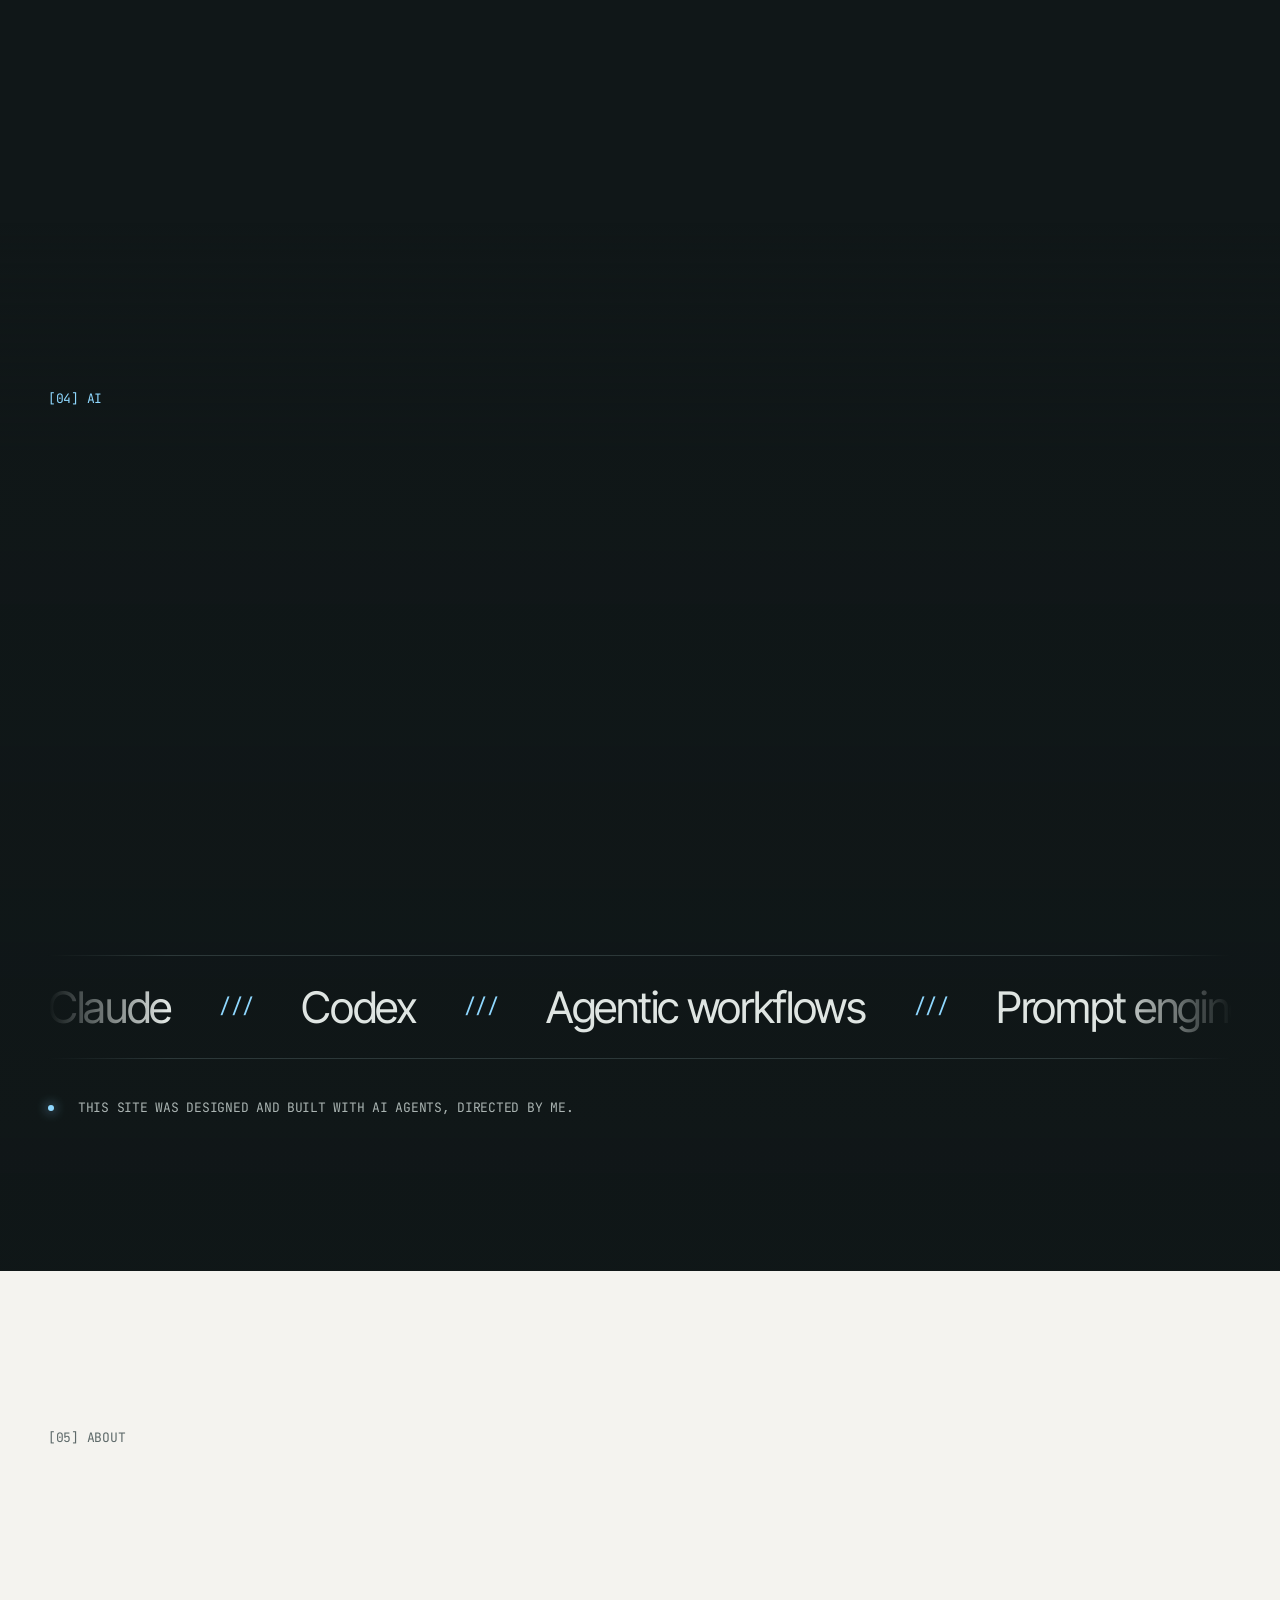
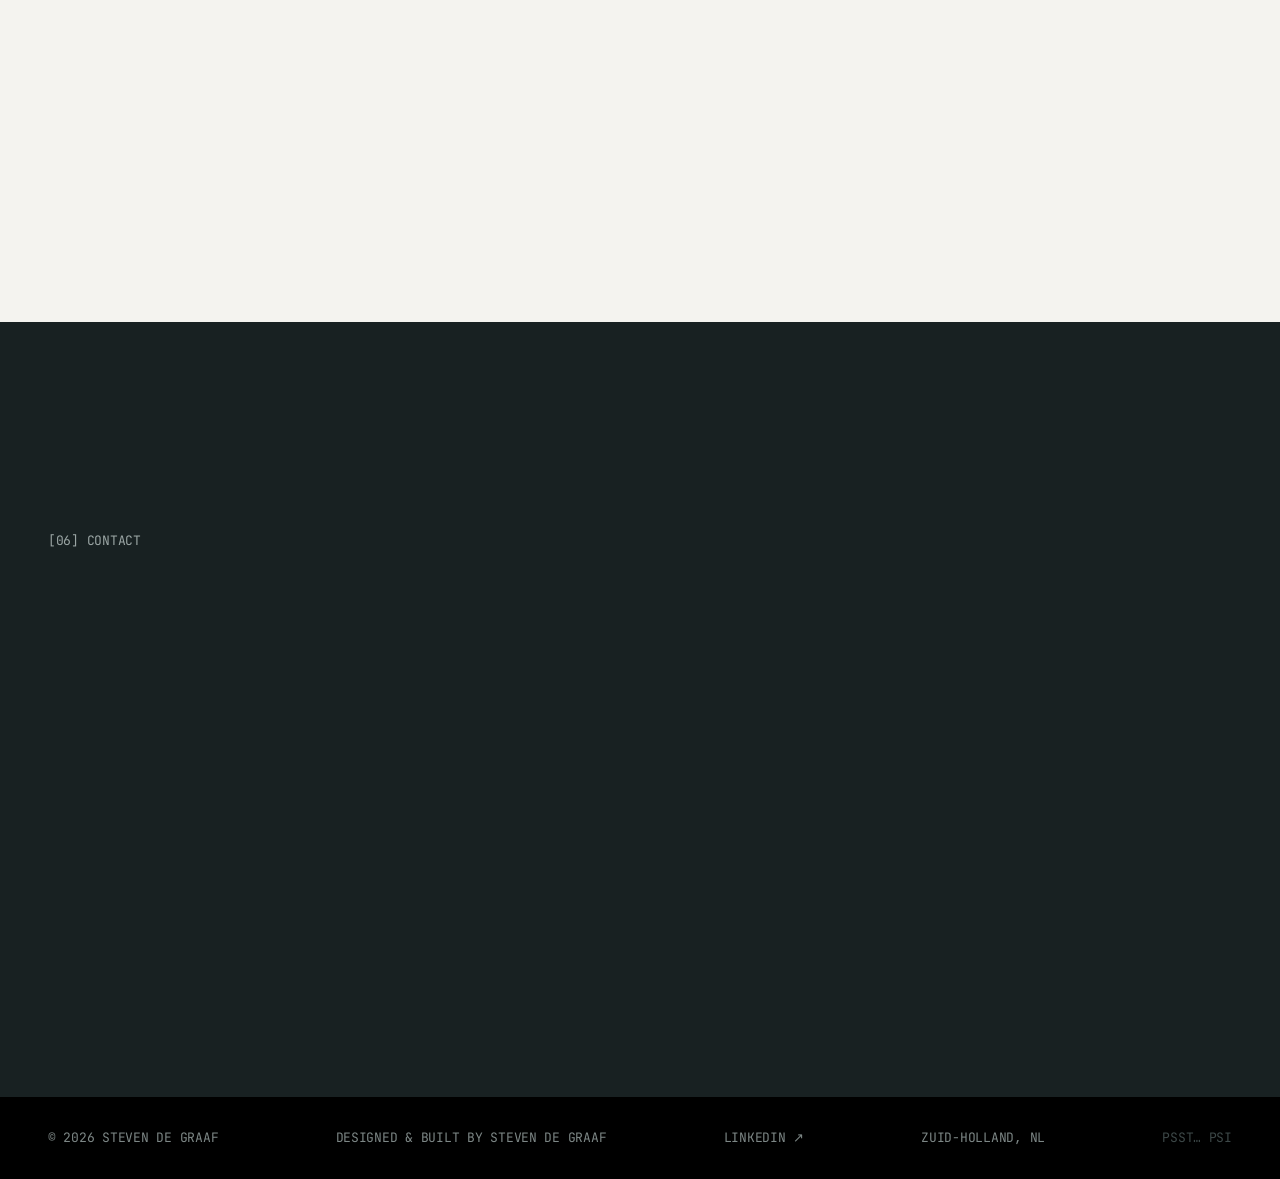
==== commit dd757d8b: "Add PSI pipe puzzle easter egg, drop De Kok source line Typing "psi" (or tapping the logo five times" ====
--- a/index.html
+++ b/index.html
@@ -77,7 +77,7 @@
           <div><span class="mono">05</span><p>Commissioning</p></div>
         </div>
       </div>
-      <p class="note">* Combined investment in the dedusting and deNOx installations at the pellet plant, as published by <a href="https://www.tatasteelnederland.com/en/Environment-and-living-environment/Nitrogen/Nitrogen-reduction-measures" target="_blank" rel="noopener noreferrer">Tata Steel Nederland</a>. Installation height per <a href="https://www.kokstaal.nl/en/projects/pefa-denox-installation-at-tata-steel/" target="_blank" rel="noopener noreferrer">De Kok Staalbouw</a>.</p>
+      <p class="note">* Combined investment in the dedusting and deNOx installations at the pellet plant, as published by <a href="https://www.tatasteelnederland.com/en/Environment-and-living-environment/Nitrogen/Nitrogen-reduction-measures" target="_blank" rel="noopener noreferrer">Tata Steel Nederland</a>.</p>
     </div>
   </section>
 
@@ -152,7 +152,7 @@
   </section>
 </main>
 
-<footer><div class="wrap mono"><span>© 2026 Steven de Graaf</span><span>Designed &amp; built by Steven de Graaf</span><a href="https://www.linkedin.com/in/steven-de-graaf/" target="_blank" rel="noopener noreferrer me">LinkedIn ↗</a><span>Zuid-Holland, NL</span></div></footer>
+<footer><div class="wrap mono"><span>© 2026 Steven de Graaf</span><span>Designed &amp; built by Steven de Graaf</span><a href="https://www.linkedin.com/in/steven-de-graaf/" target="_blank" rel="noopener noreferrer me">LinkedIn ↗</a><span>Zuid-Holland, NL</span><span class="egg" title="Hint: type it, or tap SdG/ five times">psst… psi</span></div></footer>
 <div class="toast" id="toast" role="status" aria-live="polite"></div>
 </body>
 </html>
--- a/assets/css/site.css
+++ b/assets/css/site.css
@@ -158,6 +158,7 @@
 .btn.ghost:hover .arr{color:#101718;border-color:#101718}
 footer{background:#000;padding:32px 0;position:relative;z-index:1}
 footer .wrap{display:flex;justify-content:space-between;gap:16px;flex-wrap:wrap;color:#7d8786}
+footer .egg{color:#3d4848;cursor:help}
 
 /* reveal */
 .rv{opacity:0;transform:translateY(36px);transition:opacity 1s cubic-bezier(.2,.8,.2,1),transform 1s cubic-bezier(.2,.8,.2,1)}
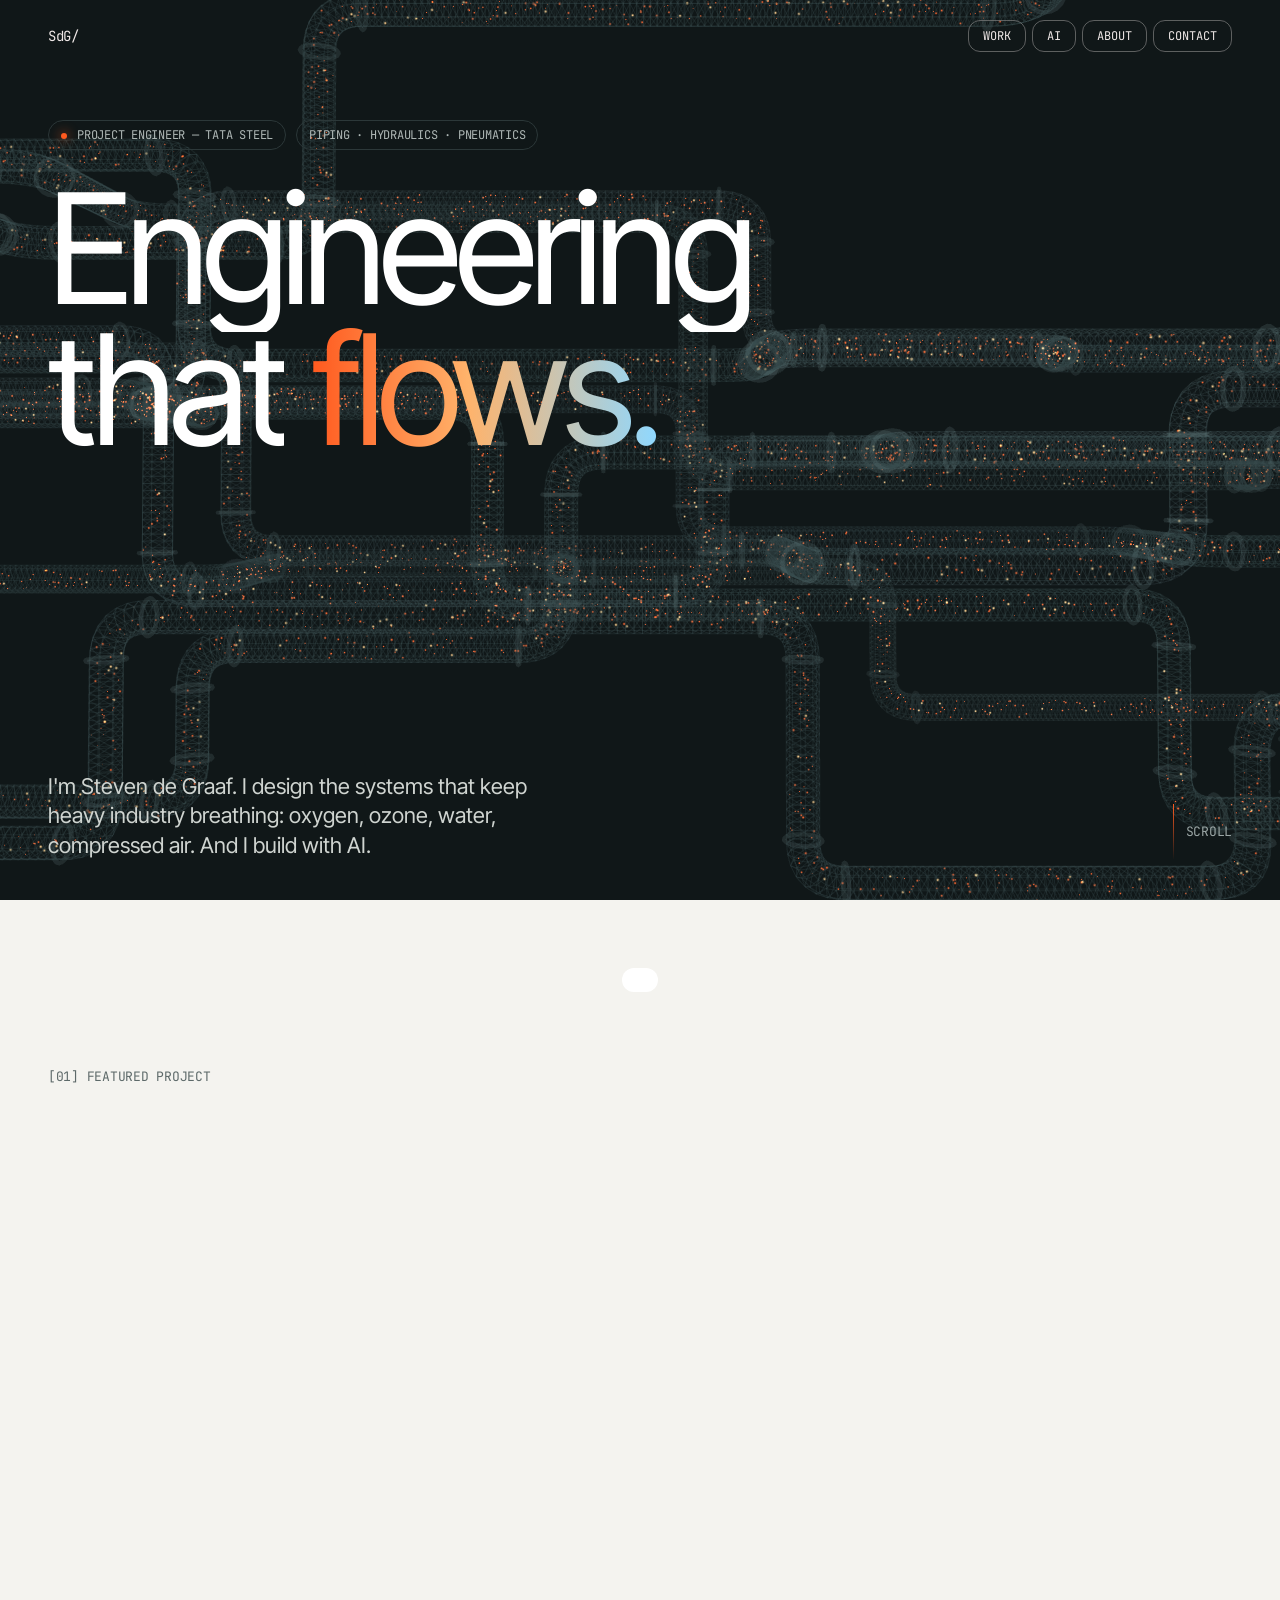
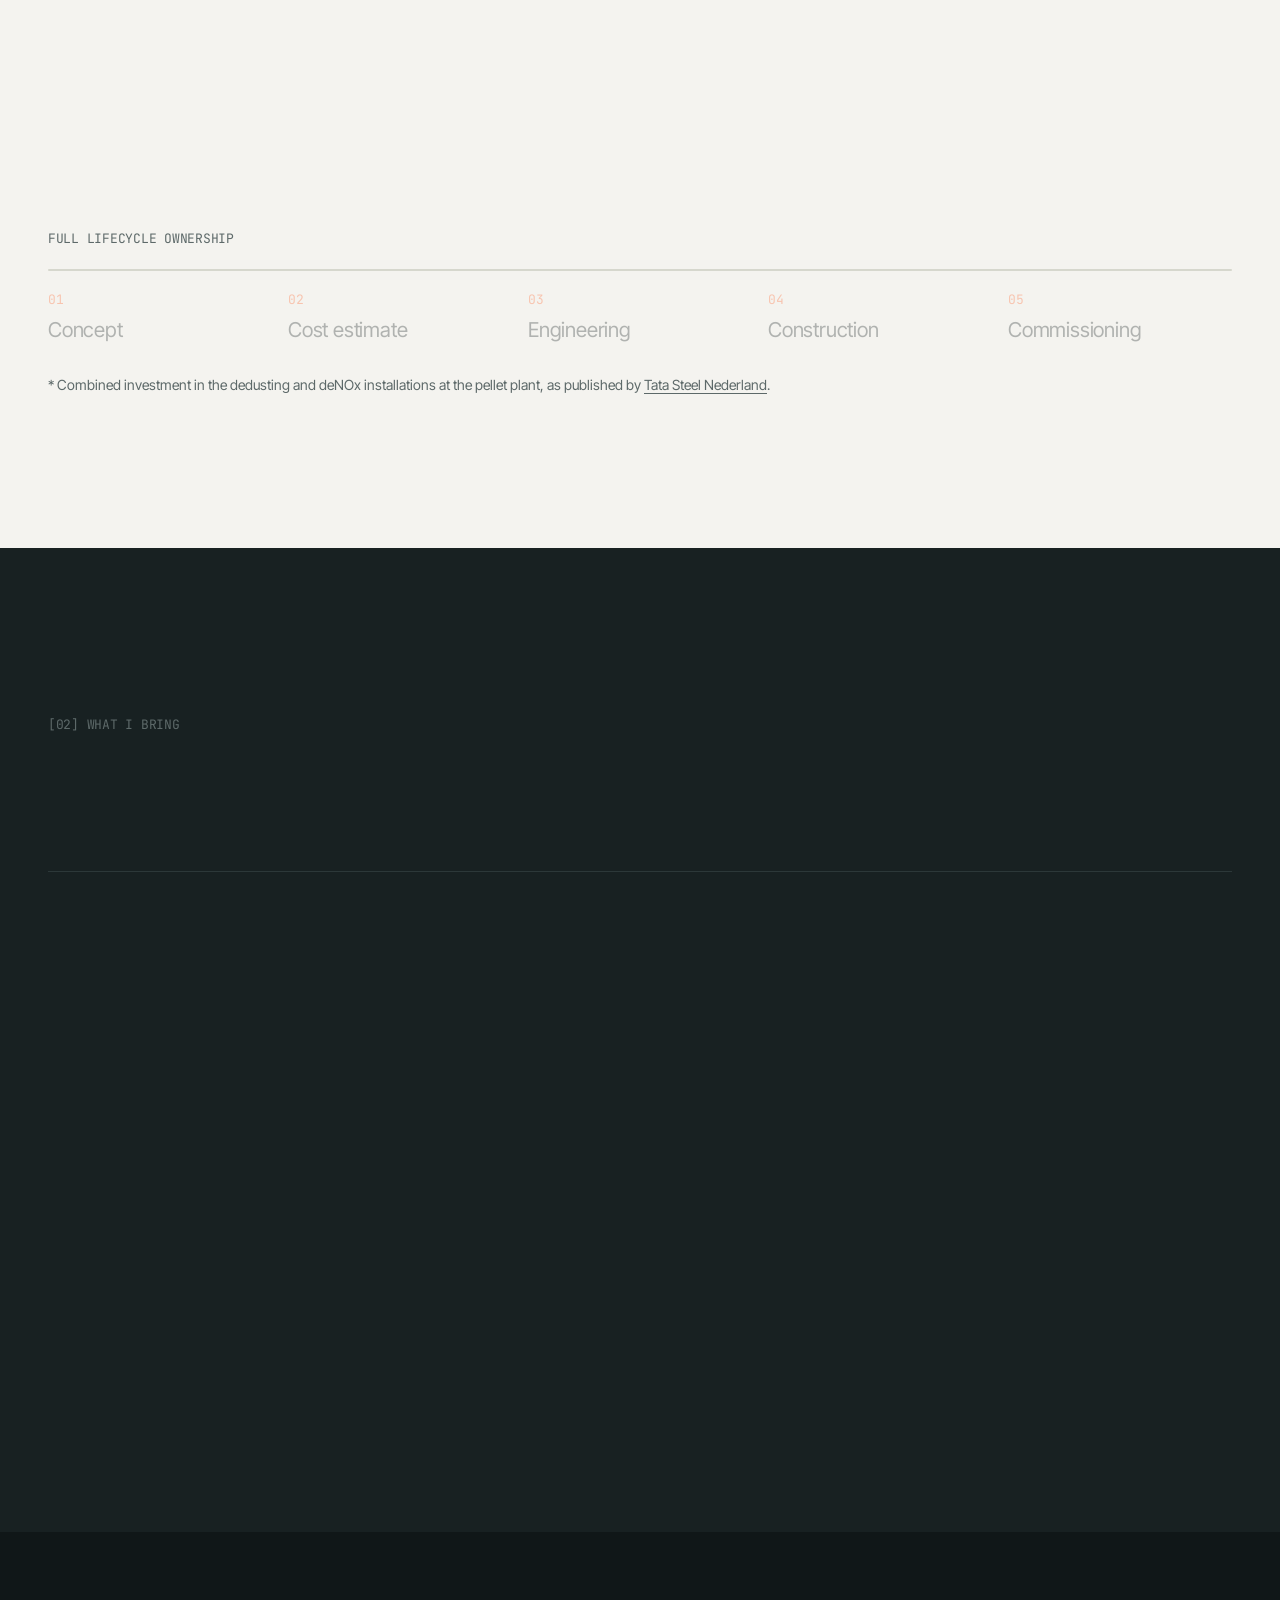
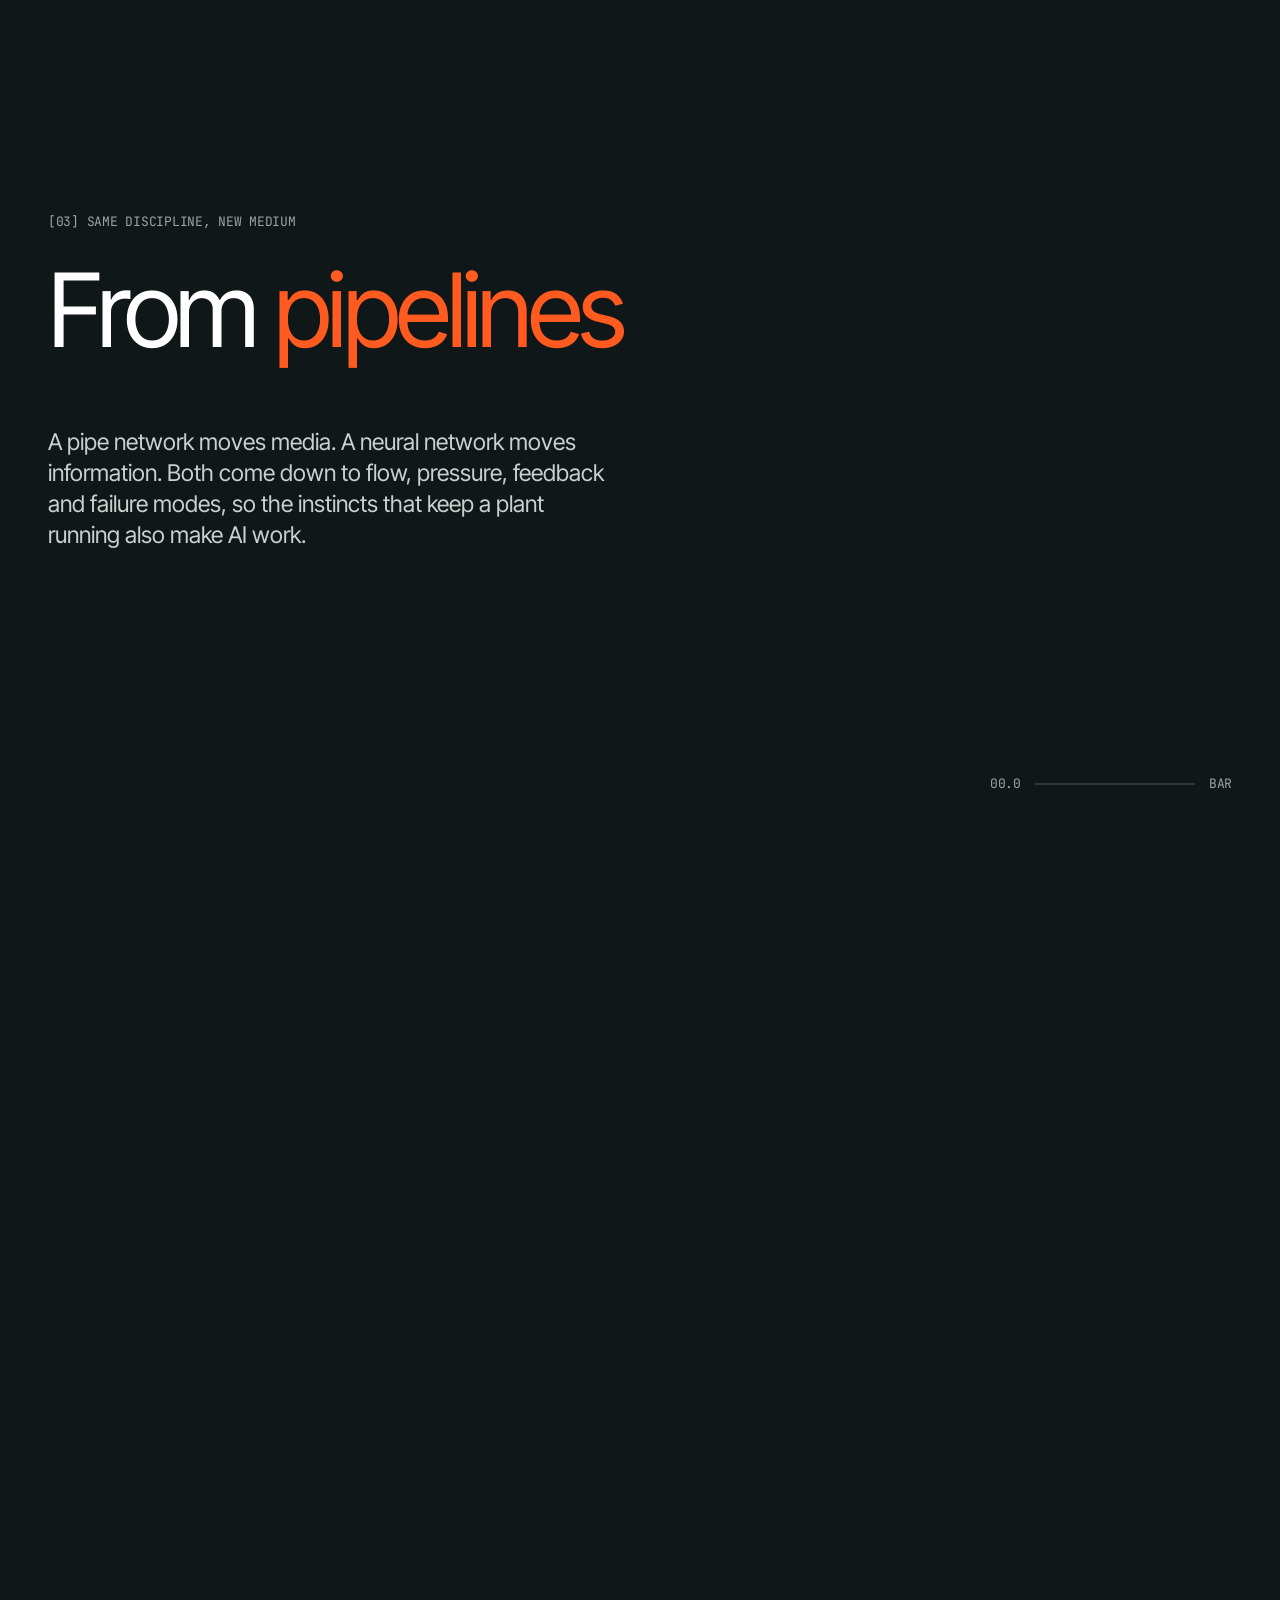
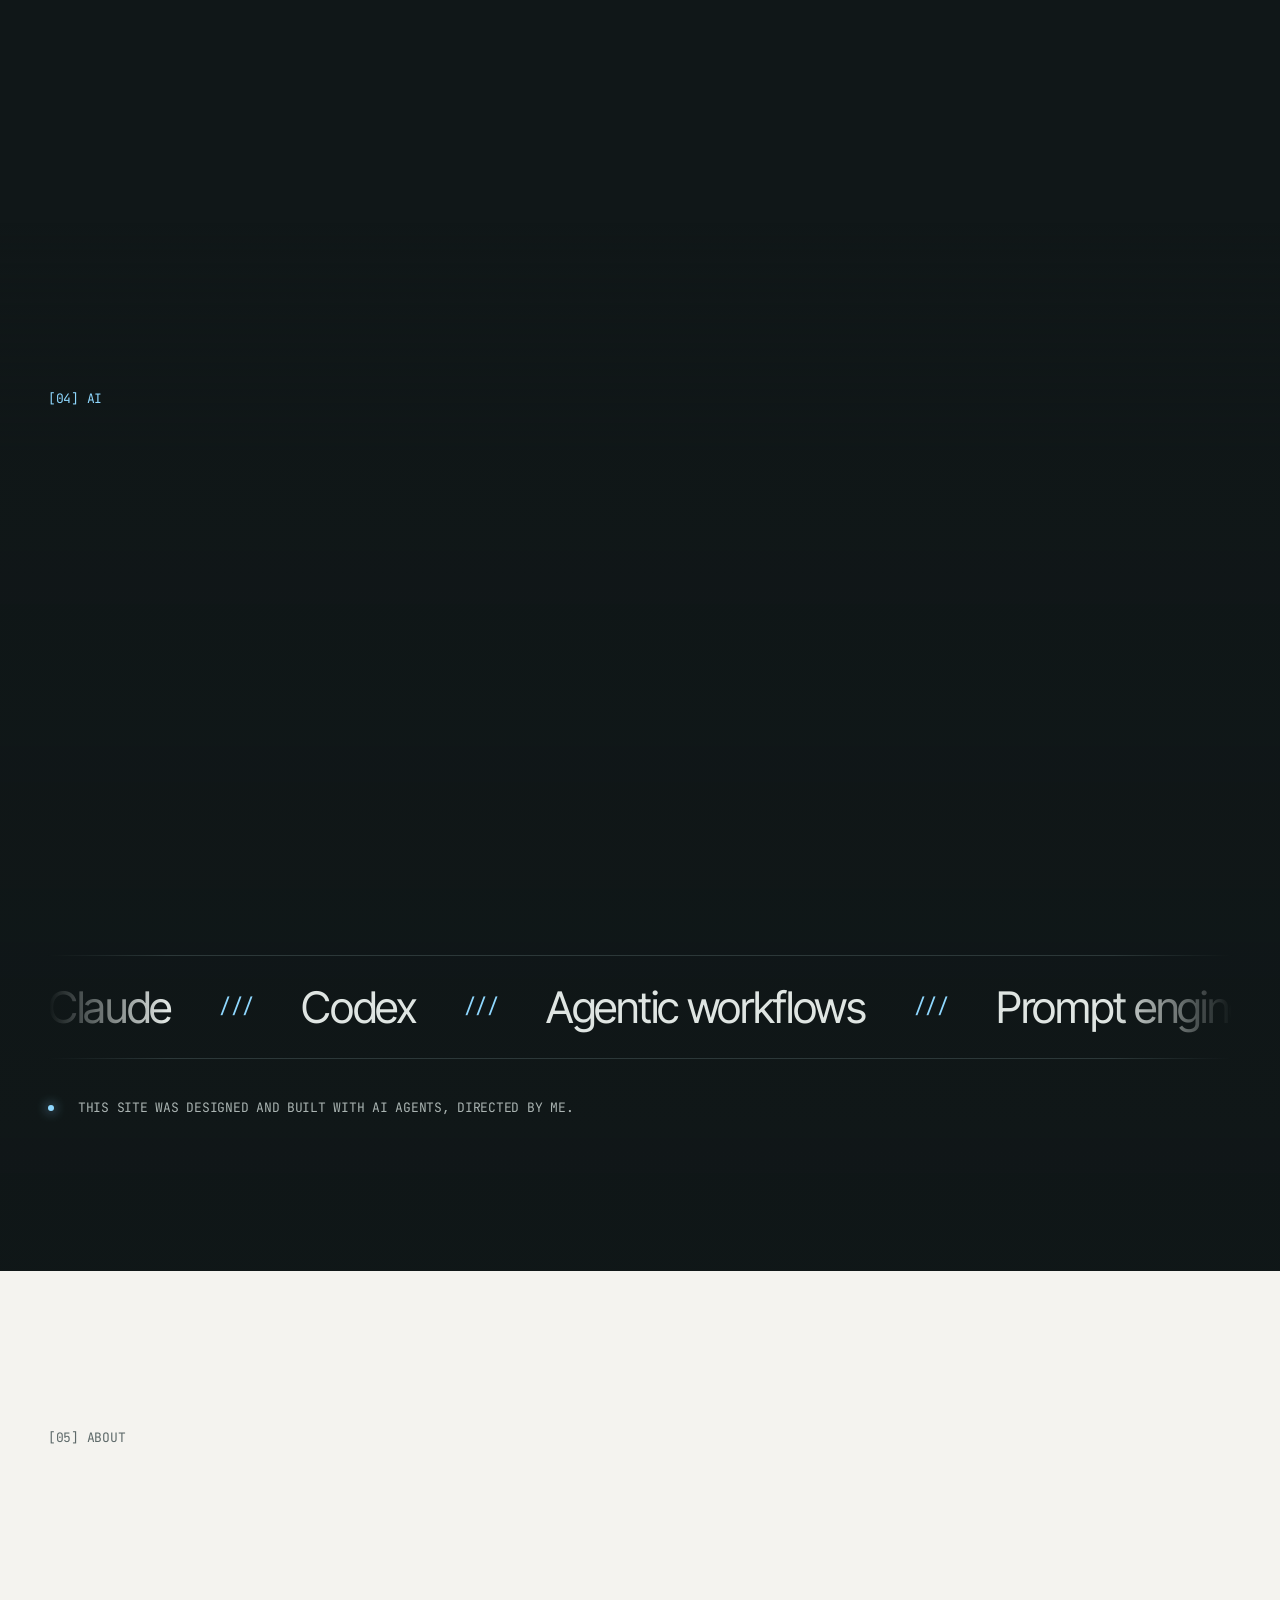
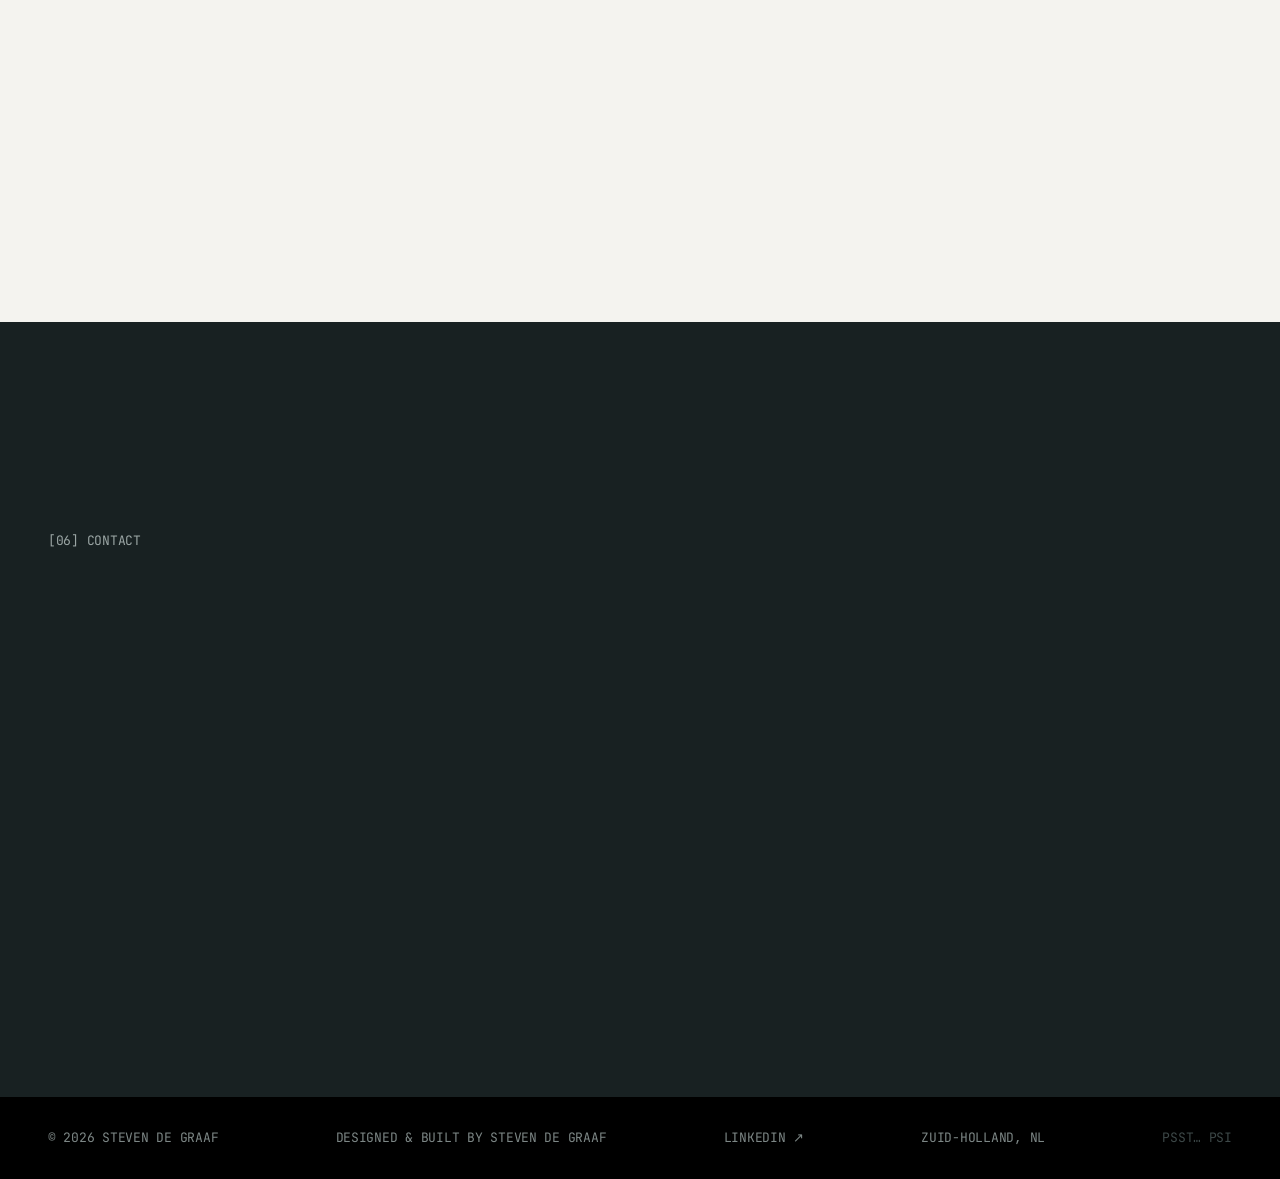
==== commit d5d4a72c: "Drop upgrade-insecure-requests until HTTPS is live With no certificate yet, the directive upgraded C" ====
--- a/index.html
+++ b/index.html
@@ -3,7 +3,7 @@
 <head>
 <meta charset="utf-8">
 <meta name="viewport" content="width=device-width,initial-scale=1">
-<meta http-equiv="Content-Security-Policy" content="default-src 'self'; script-src 'self'; style-src 'self'; font-src 'self'; img-src 'self' data:; connect-src 'self'; object-src 'none'; base-uri 'self'; form-action 'none'; upgrade-insecure-requests">
+<meta http-equiv="Content-Security-Policy" content="default-src 'self'; script-src 'self'; style-src 'self'; font-src 'self'; img-src 'self' data:; connect-src 'self'; object-src 'none'; base-uri 'self'; form-action 'none'">
 <meta name="referrer" content="strict-origin-when-cross-origin">
 <title>Steven de Graaf — Project Engineer &amp; AI builder</title>
 <meta name="description" content="Steven de Graaf, Project Engineer at Tata Steel. Piping, hydraulics and pneumatics specialist who builds with AI.">
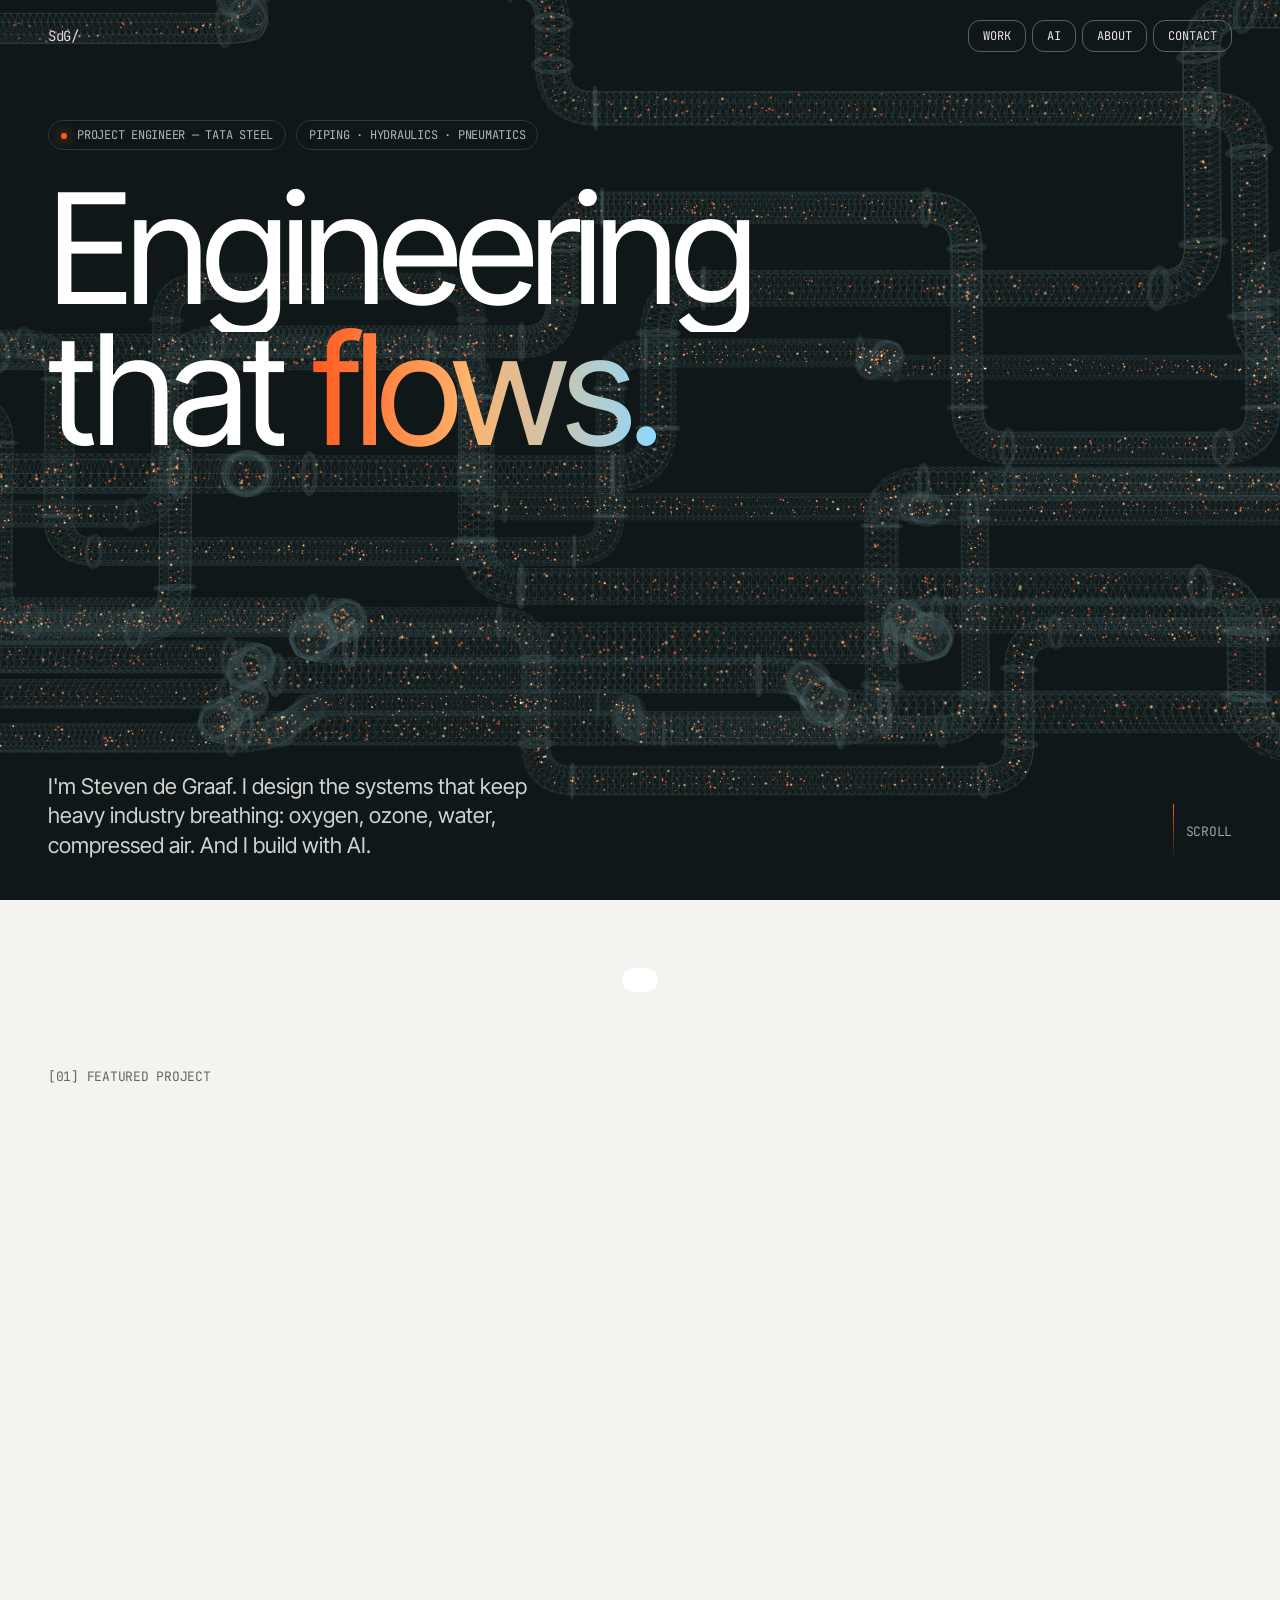
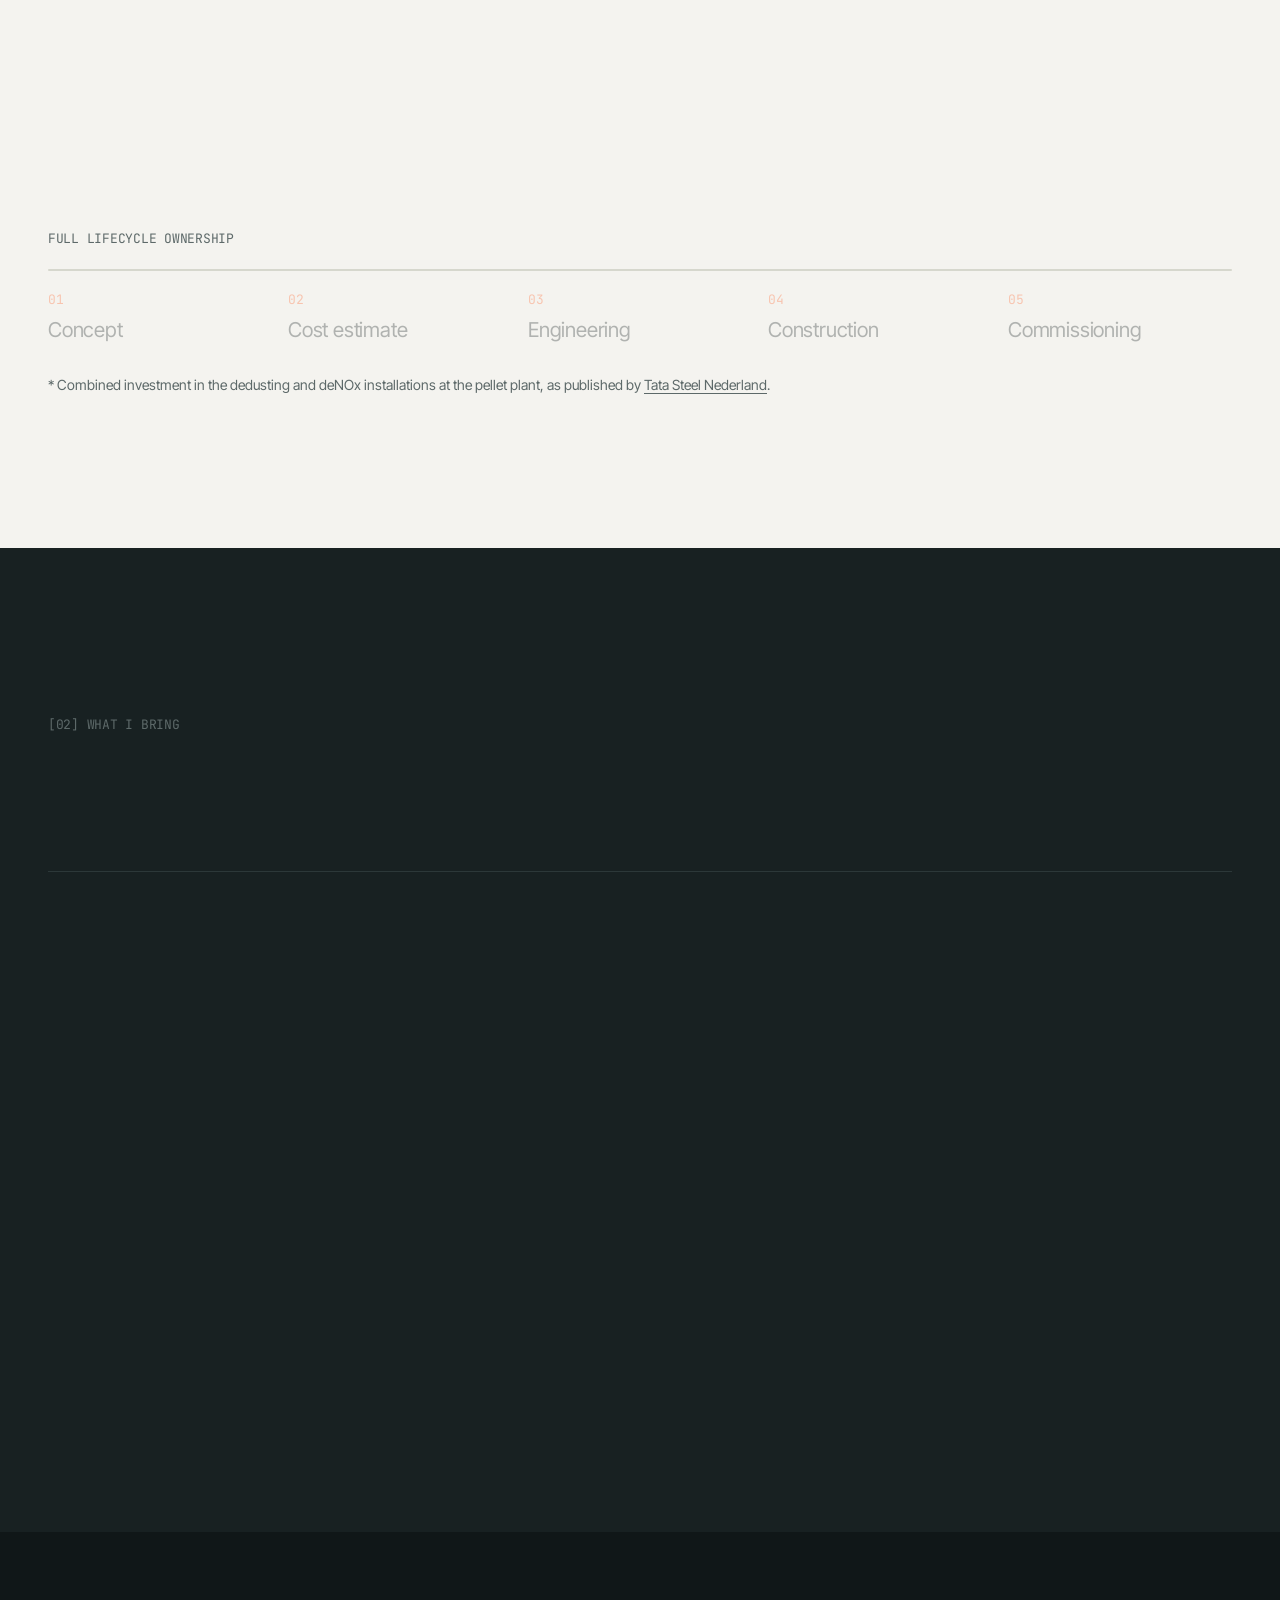
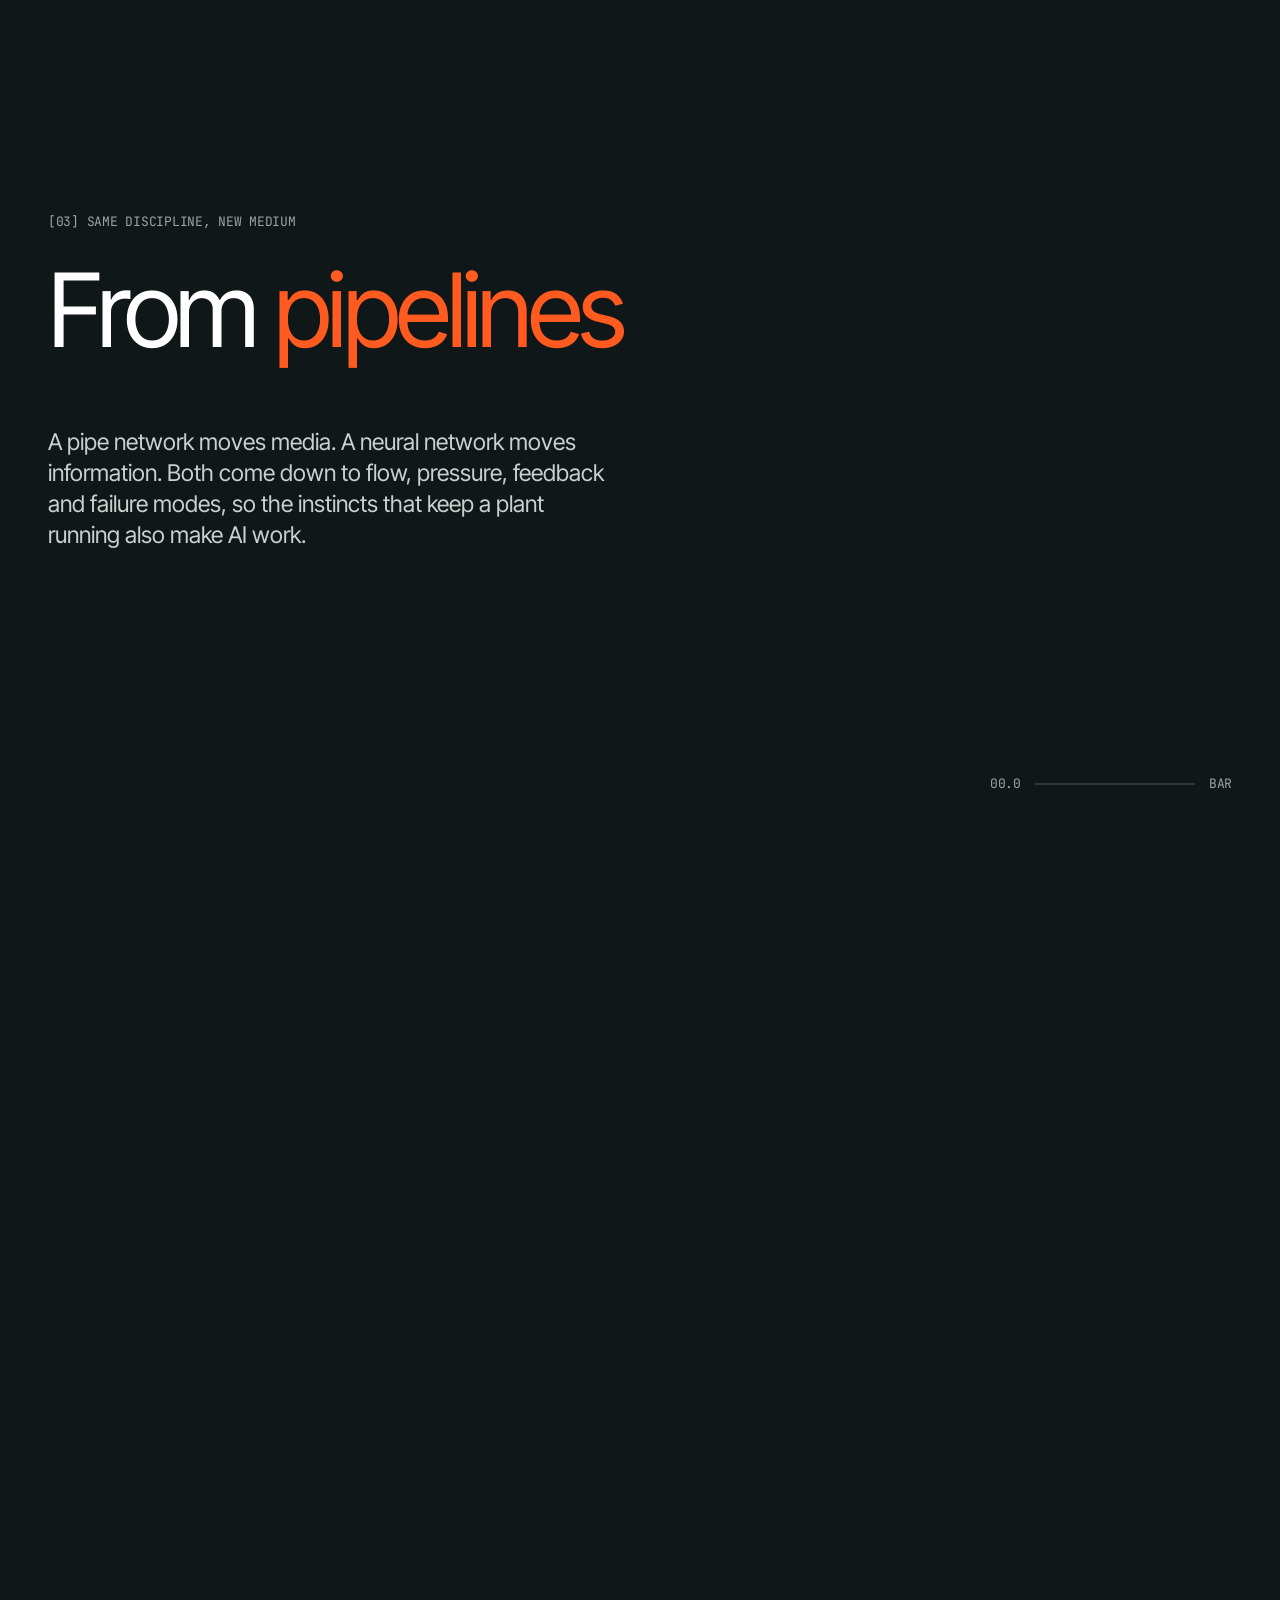
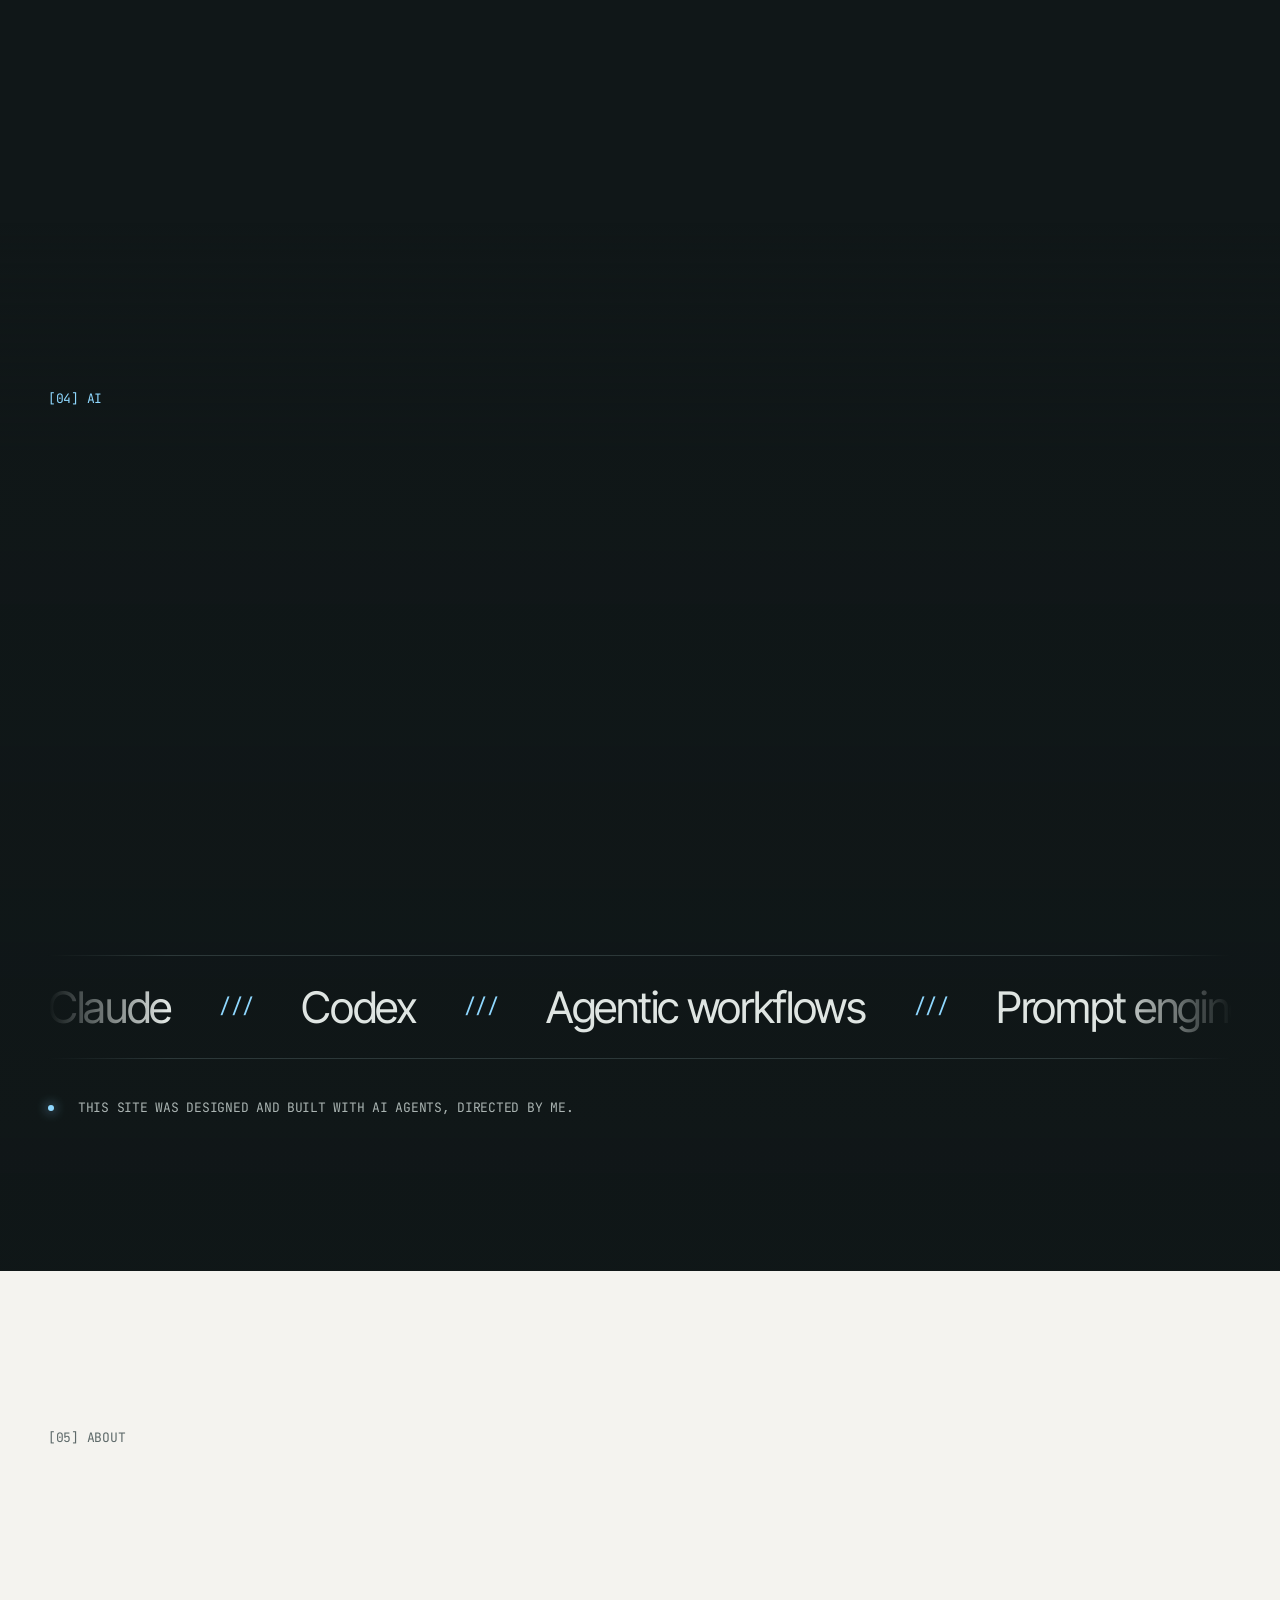
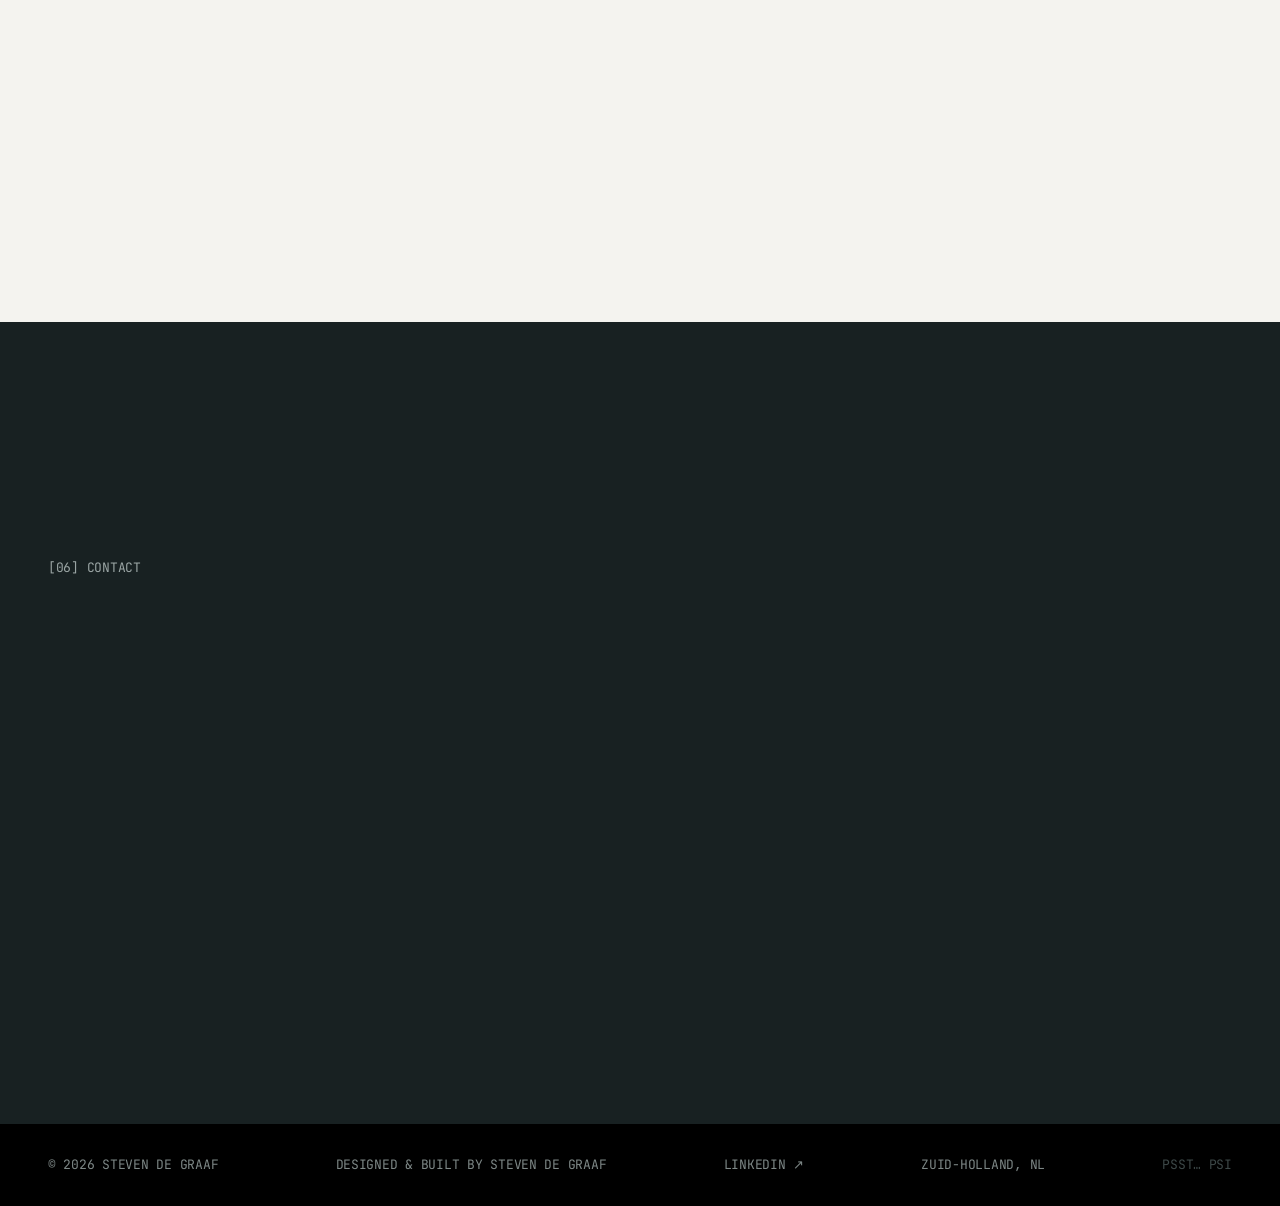
==== commit f3f8c206: "Add PSV-01 relief valve widget to the contact section A locked-out handwheel with a pressure gauge a" ====
--- a/index.html
+++ b/index.html
@@ -17,9 +17,9 @@
 <meta name="twitter:card" content="summary">
 <link rel="icon" href="favicon.svg" type="image/svg+xml">
 <link rel="preload" href="assets/fonts/inter-tight-400.woff2" as="font" type="font/woff2" crossorigin>
-<link rel="stylesheet" href="assets/css/site.css">
+<link rel="stylesheet" href="assets/css/site.css?v=3">
 <link rel="modulepreload" href="assets/js/three.module.min.js">
-<script type="module" src="assets/js/main.js"></script>
+<script type="module" src="assets/js/main.js?v=3"></script>
 </head>
 <body>
 <a class="skip" href="#main">Skip to content</a>
@@ -141,12 +141,43 @@
   </section>
 
   <section class="solid contact" id="contact">
-    <div class="wrap">
-      <span class="mono kicker">[06] Contact</span>
-      <h2 class="split">Let's build<br>what's <em>next.</em></h2>
-      <div class="cta-row rv">
-        <a class="btn" href="mailto:info@stevendegraaf.com">info@stevendegraaf.com<span class="arr" aria-hidden="true">→</span></a>
-        <a class="btn ghost" href="https://www.linkedin.com/in/steven-de-graaf/" target="_blank" rel="noopener noreferrer me">LinkedIn<span class="arr" aria-hidden="true">↗</span></a>
+    <div class="wrap contact-grid">
+      <div>
+        <span class="mono kicker">[06] Contact</span>
+        <h2 class="split">Let's build<br>what's <em>next.</em></h2>
+        <div class="cta-row rv">
+          <a class="btn" href="mailto:info@stevendegraaf.com">info@stevendegraaf.com<span class="arr" aria-hidden="true">→</span></a>
+          <a class="btn ghost" href="https://www.linkedin.com/in/steven-de-graaf/" target="_blank" rel="noopener noreferrer me">LinkedIn<span class="arr" aria-hidden="true">↗</span></a>
+        </div>
+      </div>
+
+      <!-- relief valve: press and hold the handwheel → overpressure → the game -->
+      <div class="psv rv" id="psv">
+        <div class="psv-head mono"><span>PSV-01 · Relief line</span><span class="psv-state" id="psvState">Locked out</span></div>
+        <svg class="psv-gauge" viewBox="0 0 200 146" aria-hidden="true">
+          <path class="g-track" d="M20 104A80 80 0 0 1 180 104"/>
+          <path class="g-red" d="M156.6 47.4A80 80 0 0 1 180 104"/>
+          <g id="psvTicks"></g>
+          <g id="psvNeedle" class="g-needle"><path d="M100 104L100 36"/><circle cx="100" cy="104" r="7"/></g>
+          <text x="100" y="134" class="g-val" id="psvVal">6.0</text>
+          <text x="100" y="146" class="g-unit">bar · set 12.0</text>
+        </svg>
+        <div class="psv-body">
+          <button class="psv-wheel" id="psvWheel" type="button" aria-label="Relief valve handwheel. Press and hold to open. Probably don't.">
+            <svg viewBox="0 0 120 120" aria-hidden="true">
+              <circle class="w-rim" cx="60" cy="60" r="50"/>
+              <circle class="w-rim-hi" cx="60" cy="60" r="50"/>
+              <path class="w-spoke" d="M60 60V12M60 60L105.6 45.2M60 60L88.2 98.8M60 60L31.8 98.8M60 60L14.4 45.2"/>
+              <circle class="w-hub" cx="60" cy="60" r="11"/>
+              <circle class="w-knob" cx="60" cy="12" r="5"/>
+            </svg>
+          </button>
+          <div class="loto" aria-hidden="true">
+            <i class="loto-string"></i>
+            <div class="loto-tag"><span class="loto-band">Danger</span><b>Do not operate</b><small>Locked out by<br>S. de Graaf</small></div>
+          </div>
+        </div>
+        <p class="psv-hint mono" id="psvHint">Press and hold the handwheel. Or don't.</p>
       </div>
     </div>
   </section>
--- a/assets/css/site.css
+++ b/assets/css/site.css
@@ -160,6 +160,50 @@
 footer .wrap{display:flex;justify-content:space-between;gap:16px;flex-wrap:wrap;color:#7d8786}
 footer .egg{color:#3d4848;cursor:help}
 
+/* relief valve widget */
+.contact-grid{display:grid;grid-template-columns:1fr auto;gap:clamp(32px,5vw,80px);align-items:end}
+@media(max-width:900px){.contact-grid{grid-template-columns:1fr}}
+.psv{--glow:0;position:relative;width:min(100%,340px);border:1px solid var(--line-d);border-radius:22px;padding:18px 18px 16px;background:linear-gradient(180deg,rgba(255,255,255,.03),rgba(0,0,0,.15));box-shadow:0 0 calc(var(--glow) * 60px) rgba(255,50,20,calc(var(--glow) * .55));transition:border-color .3s}
+.psv.hot{border-color:rgba(255,60,20,.7)}
+.psv.shake{animation:psvshake .09s linear infinite}
+@keyframes psvshake{25%{transform:translate(1px,-1px)}50%{transform:translate(-1px,1px)}75%{transform:translate(1px,1px)}}
+.psv-head{display:flex;justify-content:space-between;gap:12px;font-size:11px;color:#8e9998}
+.psv-state{color:#f2c14e}
+.psv.hot .psv-state{color:#ff4a24}
+.psv-gauge{display:block;width:100%;margin-top:10px}
+.g-track{fill:none;stroke:#2c3839;stroke-width:10}
+.g-red{fill:none;stroke:#ff3b1f;stroke-width:10;opacity:.75}
+.g-tick{stroke:#6f7b7a;stroke-width:1.5}
+.g-tick.major{stroke:#c9d0cd;stroke-width:2}
+.g-needle path{stroke:#fff;stroke-width:3;stroke-linecap:round}
+.g-needle circle{fill:#101718;stroke:#fff;stroke-width:2}
+.g-needle{transition:transform .08s linear}
+.g-val{font-family:var(--mono);font-size:22px;fill:#fff;text-anchor:middle;letter-spacing:-.02em}
+.psv.hot .g-val{fill:#ff4a24}
+.g-unit{font-family:var(--mono);font-size:9px;fill:#6f7b7a;text-anchor:middle;text-transform:uppercase}
+.psv-body{display:flex;align-items:flex-start;justify-content:center;gap:4px;margin-top:6px;position:relative}
+.psv-wheel{appearance:none;border:0;background:none;padding:0;width:128px;height:128px;border-radius:50%;cursor:grab;touch-action:none;-webkit-user-select:none;user-select:none;-webkit-touch-callout:none;filter:drop-shadow(0 6px 14px rgba(0,0,0,.5))}
+.psv-wheel:active{cursor:grabbing}
+.psv-wheel:focus-visible{outline:2px solid var(--flame);outline-offset:6px}
+.psv-wheel svg{width:100%;height:100%;display:block}
+.w-rim{fill:none;stroke:#c2331a;stroke-width:11}
+.w-rim-hi{fill:none;stroke:#ff6a45;stroke-width:3;stroke-dasharray:60 254;opacity:.8}
+.w-spoke{stroke:#a82a14;stroke-width:7;stroke-linecap:round}
+.w-hub{fill:#2c3839;stroke:#6f8a8c;stroke-width:3}
+.w-knob{fill:#ff6a45}
+.psv-wheel:hover .w-rim{stroke:#e0401f}
+.loto{position:relative;width:96px;height:140px;transform-origin:10px 0;animation:swing 3.2s ease-in-out infinite;margin-top:18px}
+.psv.hot .loto{animation-duration:.4s}
+.loto-string{position:absolute;left:8px;top:0;width:2px;height:26px;background:#8e9998}
+.loto-tag{position:absolute;left:-6px;top:24px;width:96px;border-radius:6px;background:#f2c14e;color:#101718;overflow:hidden;box-shadow:0 6px 16px rgba(0,0,0,.4);text-align:center;font-family:var(--mono);text-transform:uppercase;font-size:9px;line-height:1.25;padding-bottom:8px}
+.loto-tag::before{content:"";display:block;width:10px;height:10px;border-radius:50%;background:#101718;margin:6px auto 4px;box-shadow:inset 0 0 0 2px #8e9998}
+.loto-band{display:block;background:#101718;color:#ff3b1f;font-size:11px;padding:4px 0;letter-spacing:.08em}
+.loto-tag b{display:block;font-weight:400;font-size:11px;margin:6px 4px 4px}
+.loto-tag small{display:block;font-size:8px;opacity:.75}
+@keyframes swing{0%,100%{transform:rotate(-5deg)}50%{transform:rotate(5deg)}}
+.psv-hint{margin-top:10px;font-size:11px;color:#8e9998;text-align:center;min-height:1.3em}
+.psv.hot .psv-hint{color:#ff4a24}
+
 /* reveal */
 .rv{opacity:0;transform:translateY(36px);transition:opacity 1s cubic-bezier(.2,.8,.2,1),transform 1s cubic-bezier(.2,.8,.2,1)}
 .rv.in{opacity:1;transform:none}
@@ -172,6 +216,14 @@
 .toast{position:fixed;left:50%;bottom:28px;transform:translate(-50%,120px);z-index:30;background:#fff;color:#101718;padding:12px 18px;border-radius:12px;font-family:var(--mono);font-size:13px;transition:transform .5s cubic-bezier(.2,.8,.2,1)}
 .toast.on{transform:translate(-50%,0)}
 body.shake main{animation:shake .4s linear 4}
+/* overpressure sequence → /play/ */
+body.overpressure main,body.overpressure footer,body.overpressure .nav{opacity:.06;transition:opacity .9s ease;pointer-events:none}
+body.overpressure #gl{z-index:5}
+.op-vignette{position:fixed;inset:0;z-index:6;pointer-events:none;opacity:0;background:radial-gradient(ellipse at center,transparent 35%,rgba(255,40,10,.25) 65%,rgba(255,20,0,.7) 100%)}
+.op-hud{position:fixed;left:50%;top:50%;transform:translate(-50%,-50%);z-index:7;pointer-events:none;color:#ff4a24;font-size:clamp(14px,2.4vw,22px);letter-spacing:.02em;white-space:nowrap;text-shadow:0 0 18px rgba(255,60,20,.9);animation:opblink .5s steps(2) infinite;background:rgba(16,23,24,.88);border:1px solid rgba(255,60,20,.7);border-radius:12px;padding:14px 20px;box-shadow:0 0 40px rgba(255,40,10,.35)}
+.op-flash{position:fixed;inset:0;z-index:8;pointer-events:none;opacity:0;background:radial-gradient(circle at center,#fff 0%,#ffb08a 35%,#ff3a10 70%,#101718 100%);transition:opacity .35s ease-in}
+.op-flash.on{opacity:1}
+@keyframes opblink{50%{opacity:.55}}
 @keyframes shake{25%{transform:translate(2px,-1px)}50%{transform:translate(-2px,1px)}75%{transform:translate(1px,2px)}}
 
 @media (prefers-reduced-motion:reduce){
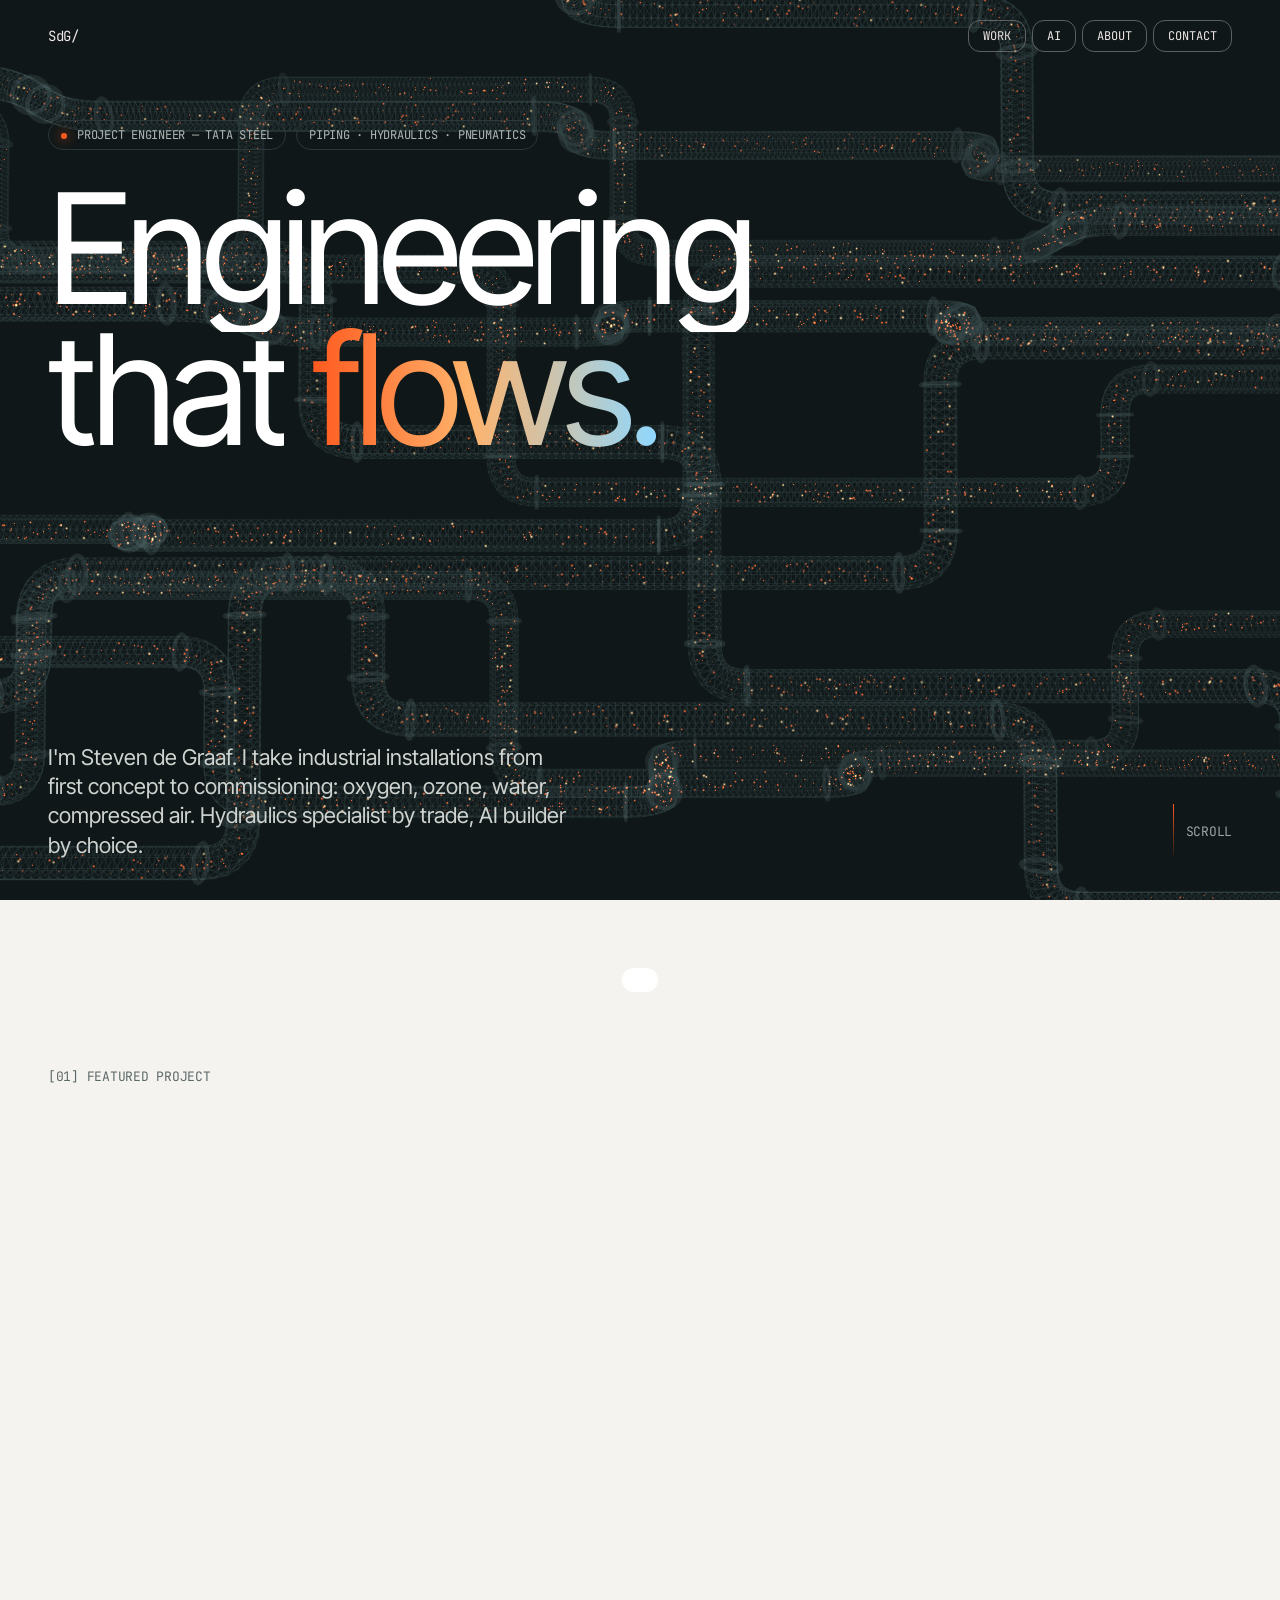
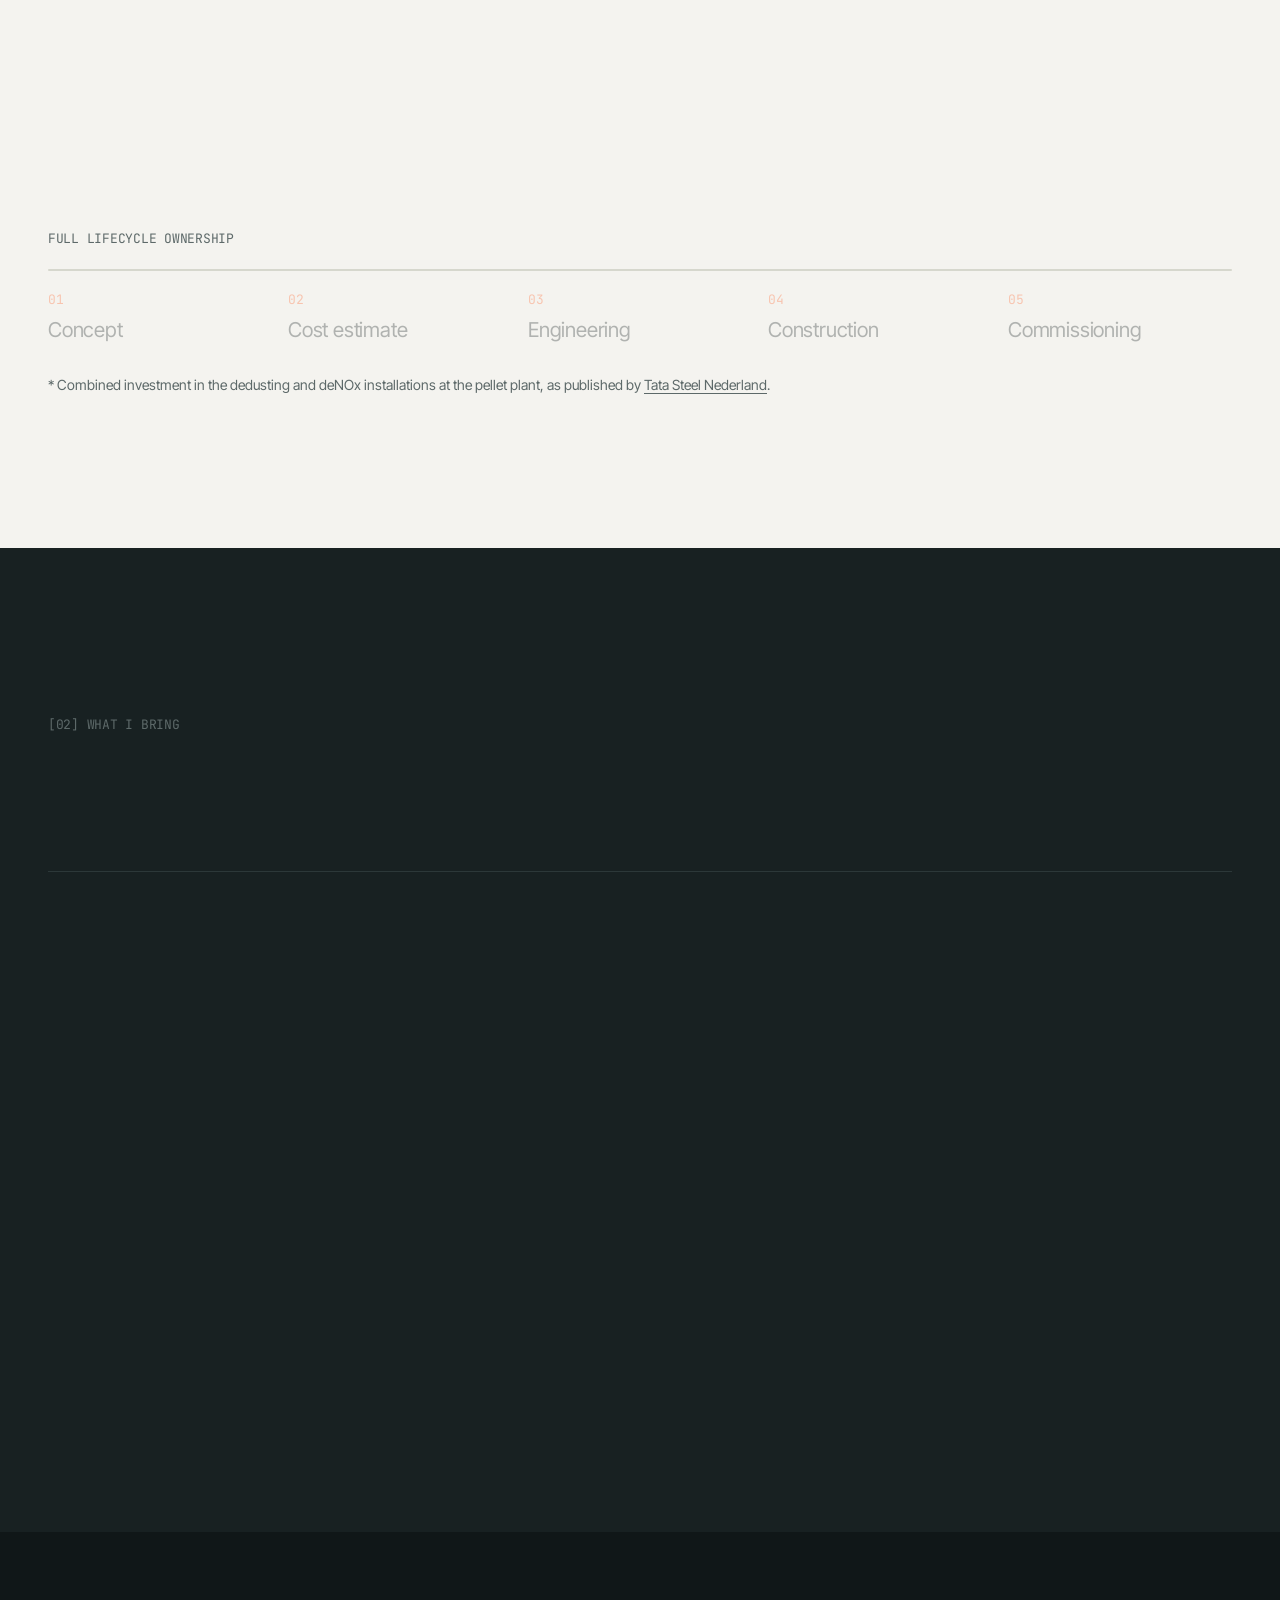
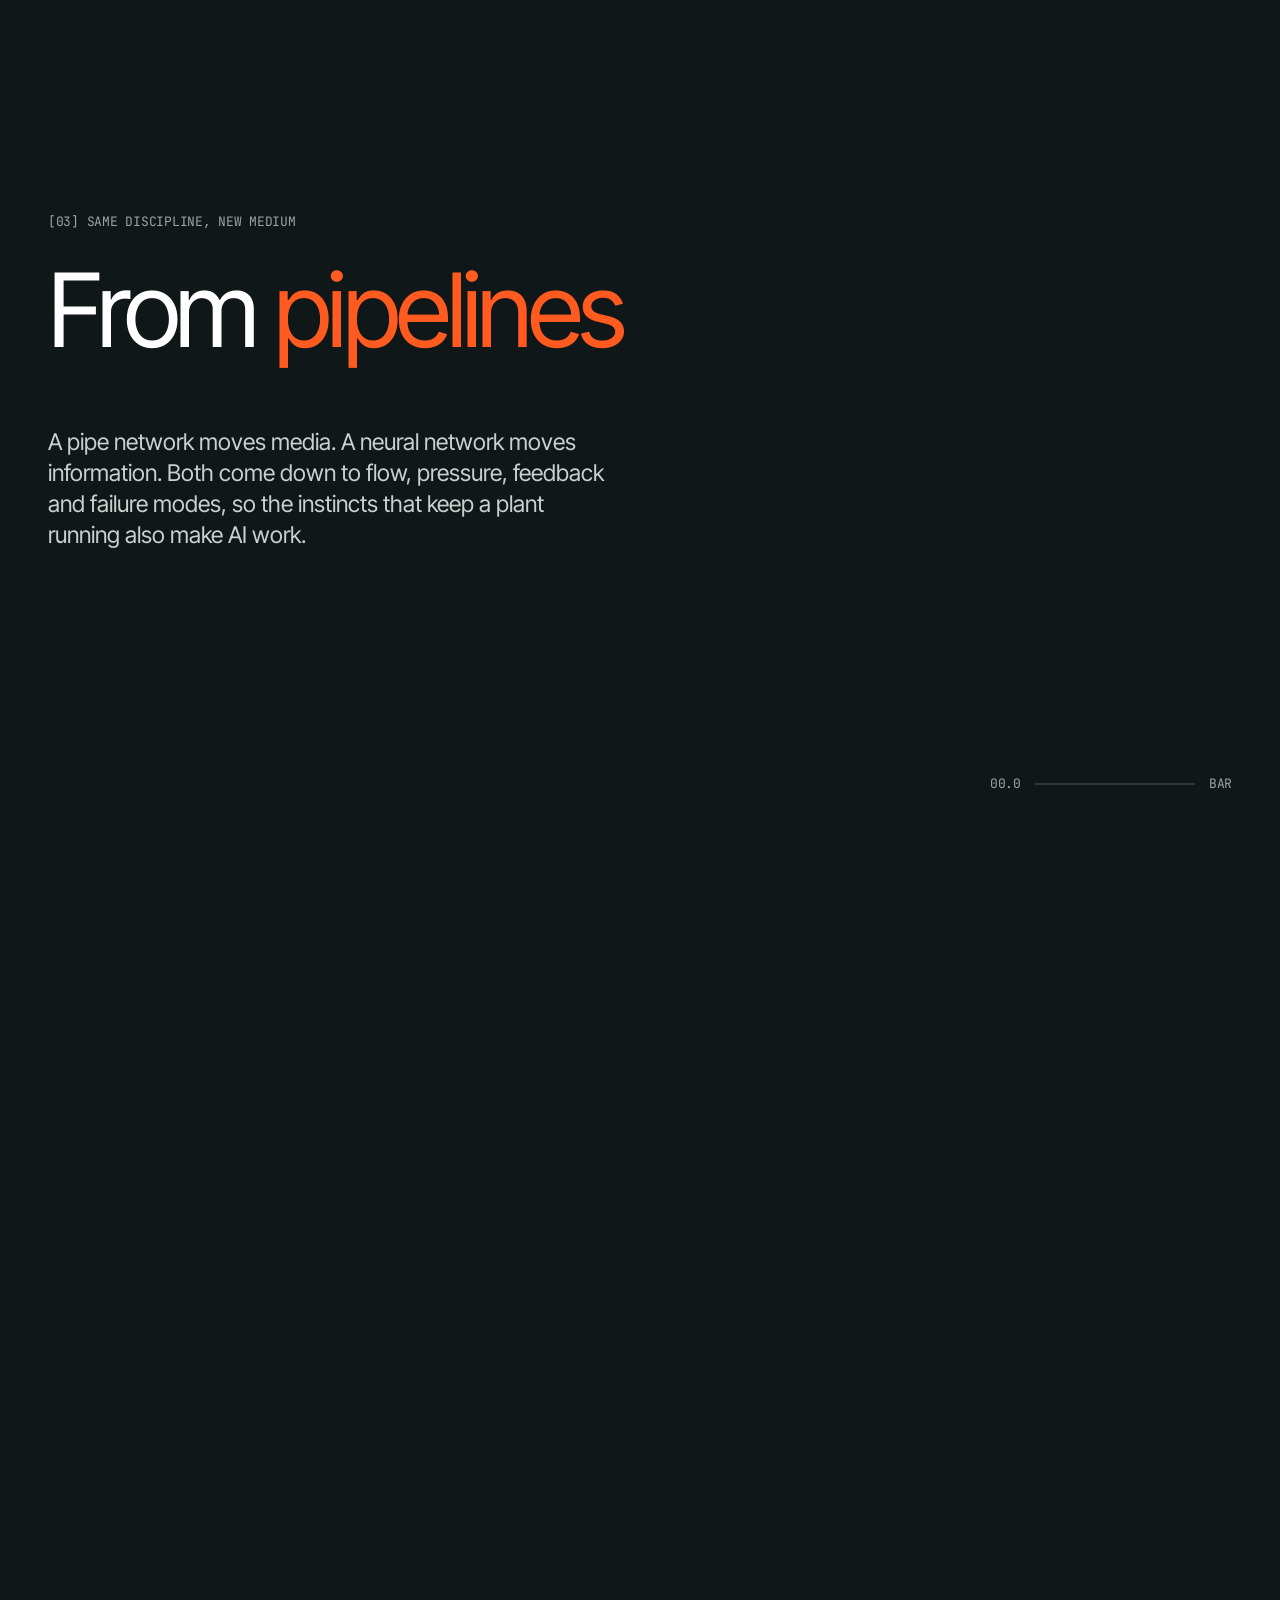
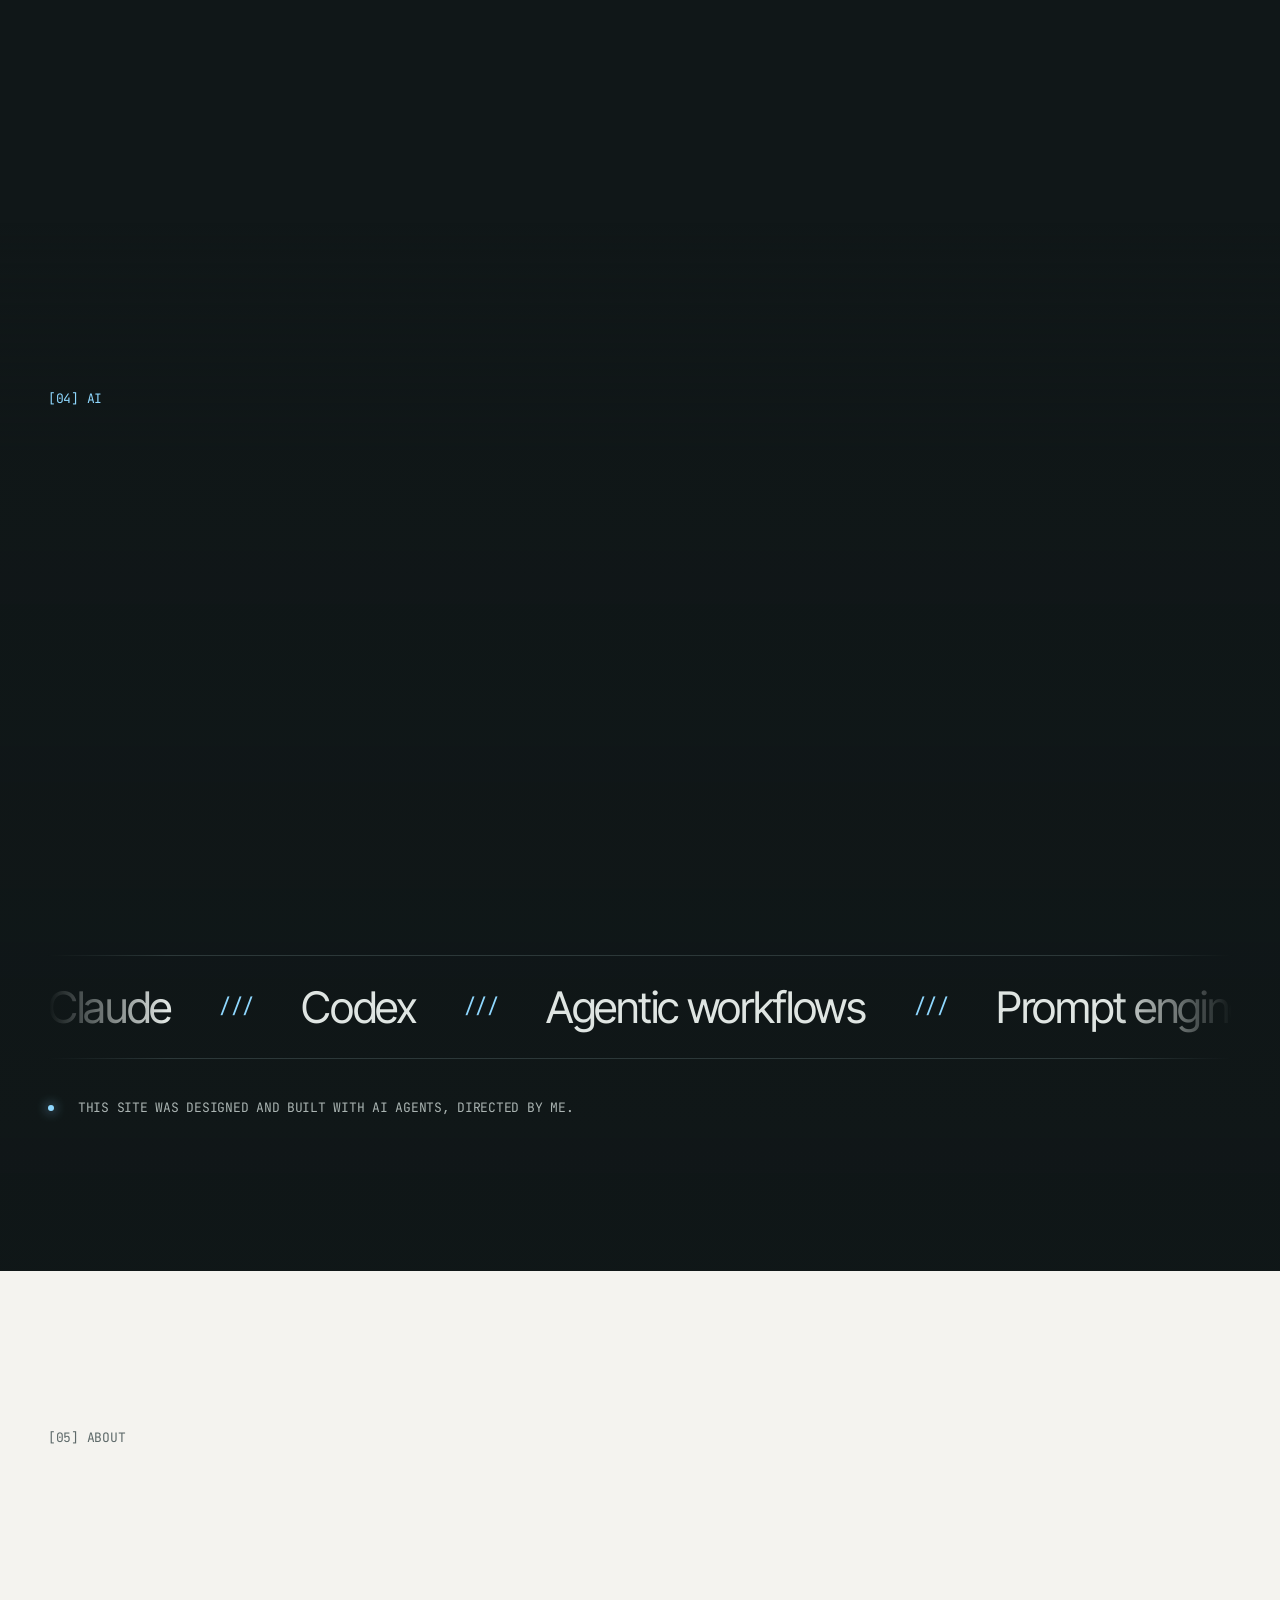
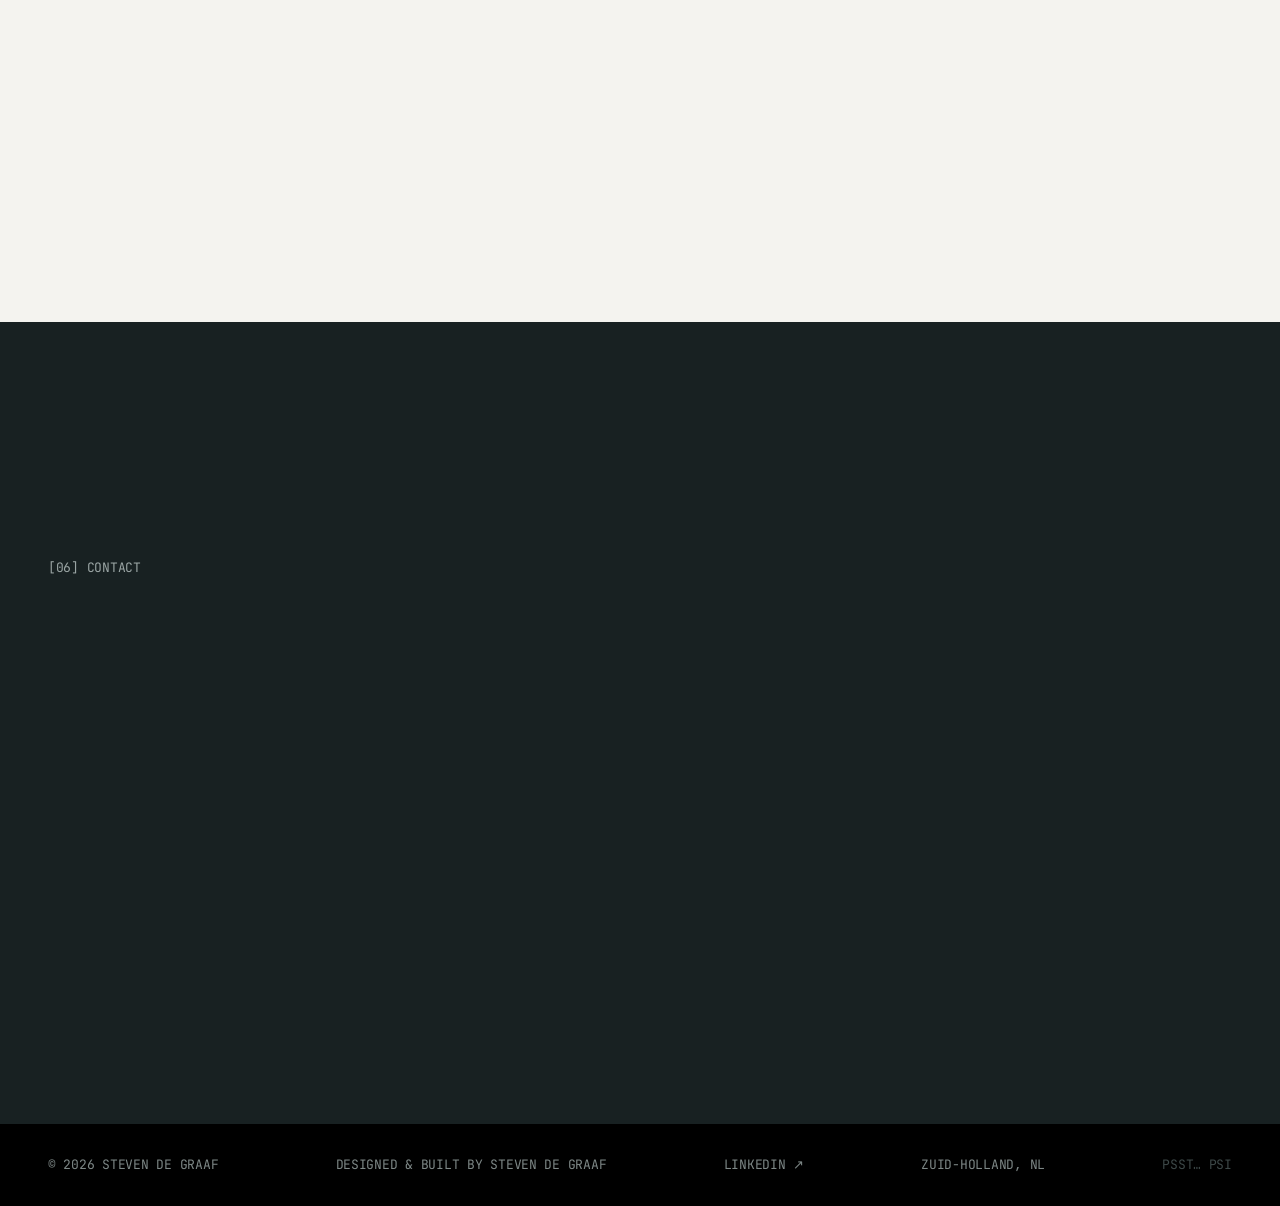
==== commit 9c36e53a: "Hero copy: project engineer role instead of designer Co-Authored-By: Claude Opus 5.5 <noreply@anthro" ====
--- a/index.html
+++ b/index.html
@@ -40,7 +40,7 @@
       <h1 class="split">Engineering<br>that <em>flows.</em></h1>
     </div>
     <div class="hero-foot">
-      <p class="rv">I'm Steven de Graaf. I design the systems that keep heavy industry breathing: oxygen, ozone, water, compressed air. And I build with AI.</p>
+      <p class="rv">I'm Steven de Graaf. I take industrial installations from first concept to commissioning: oxygen, ozone, water, compressed air. Hydraulics specialist by trade, AI builder by choice.</p>
       <div class="scroll-cue mono" aria-hidden="true"><i></i>Scroll</div>
     </div>
   </section>
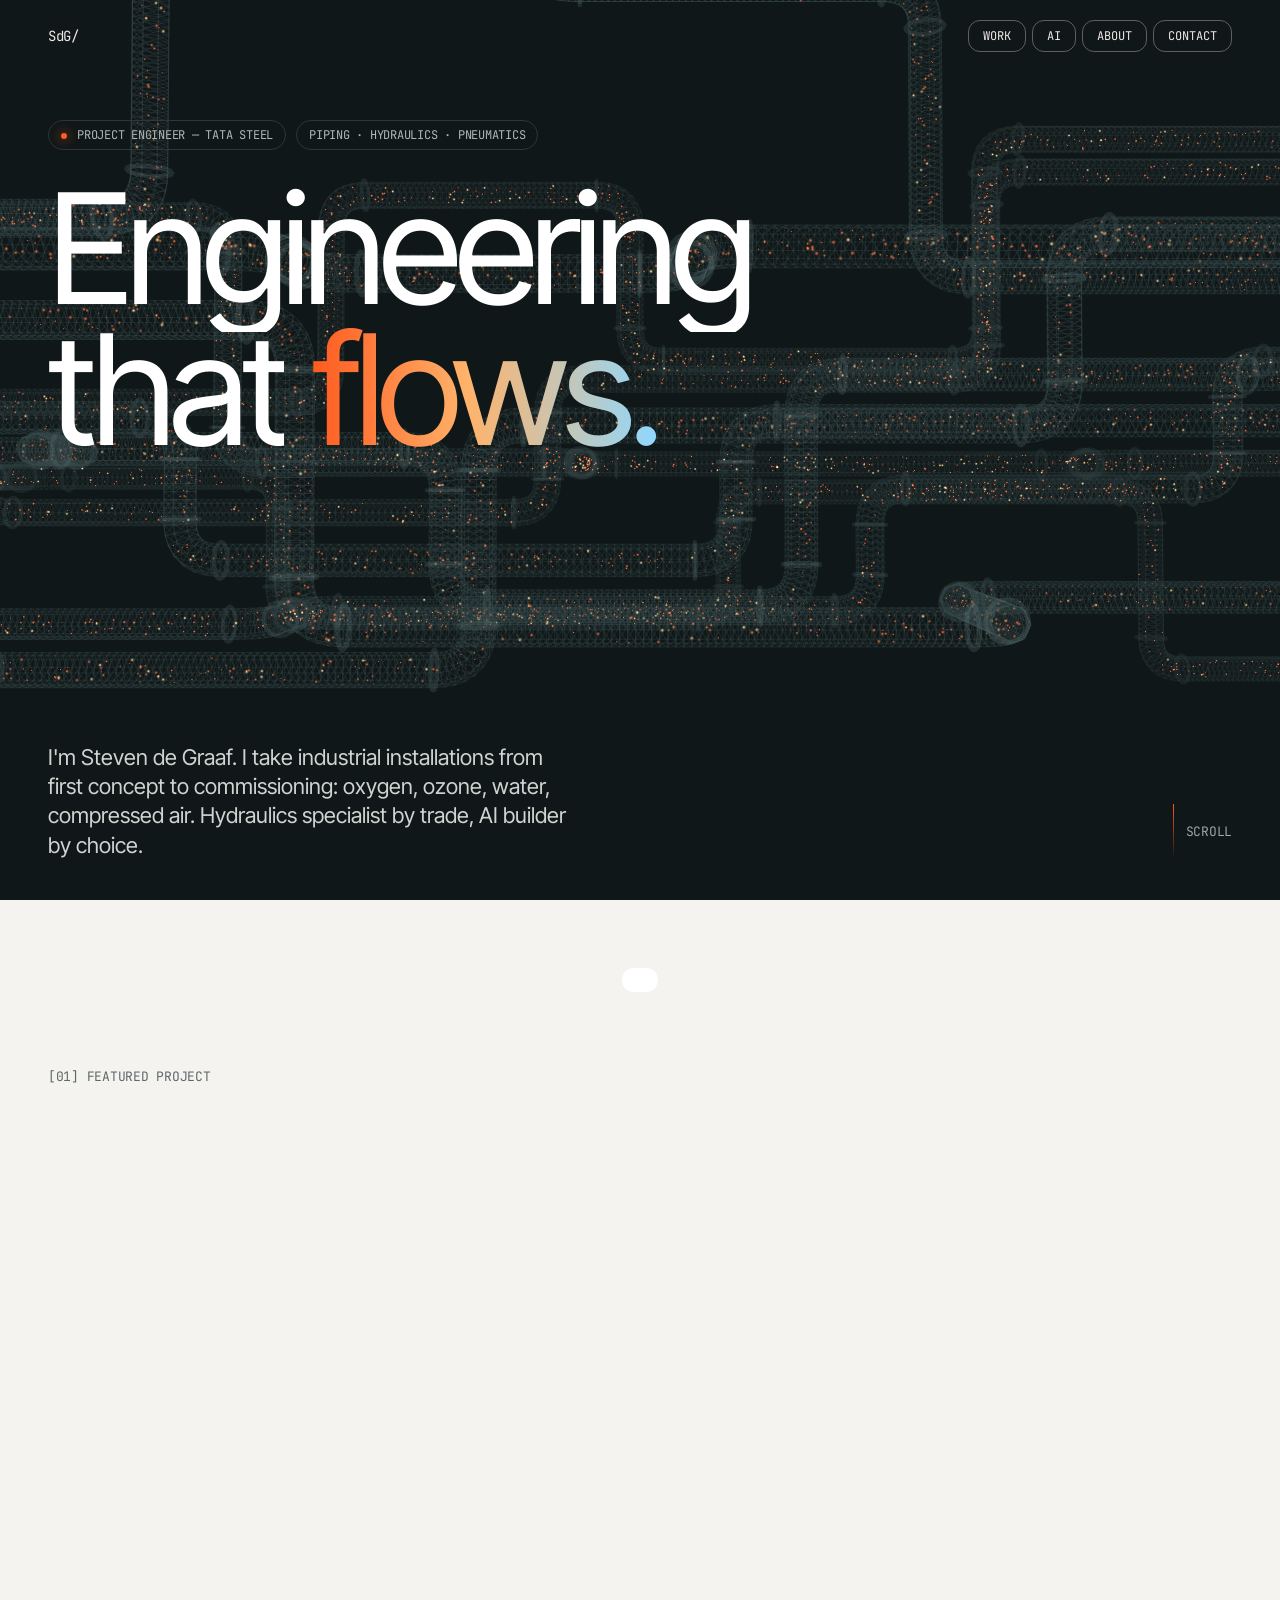
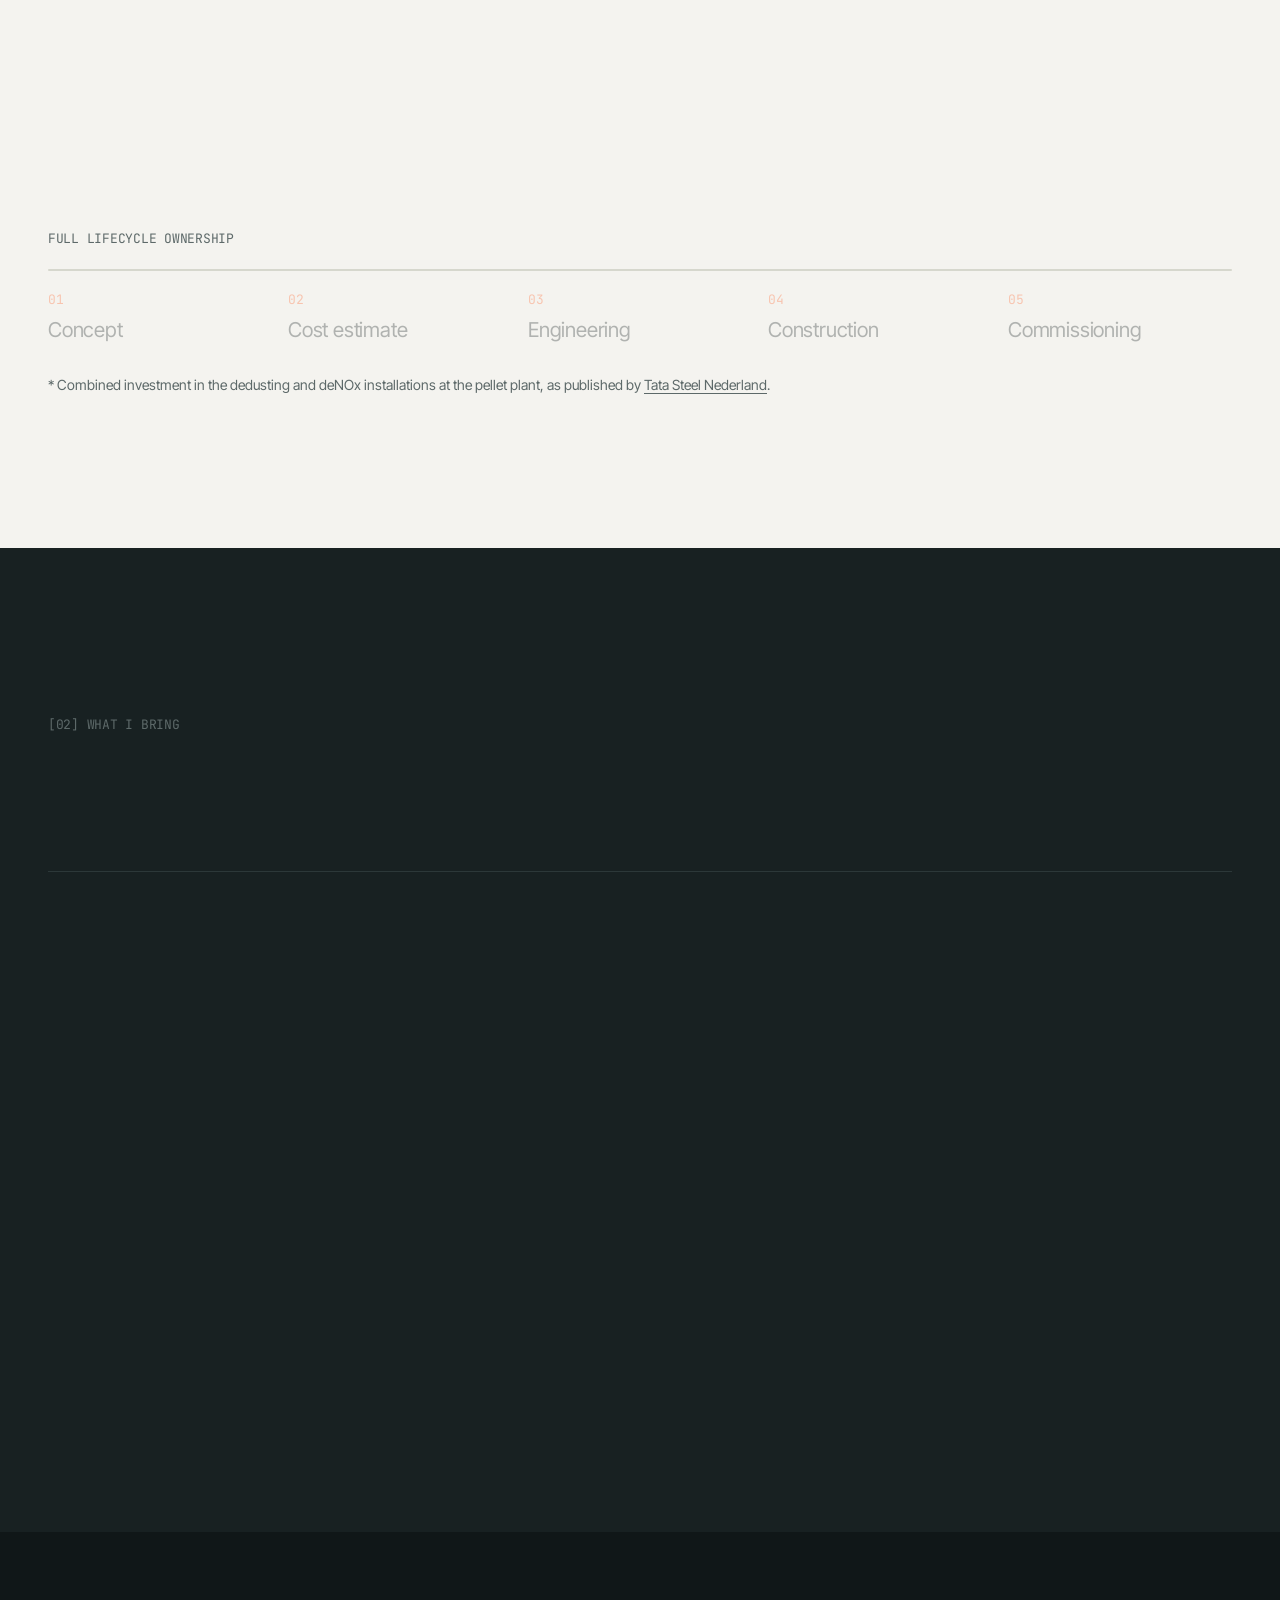
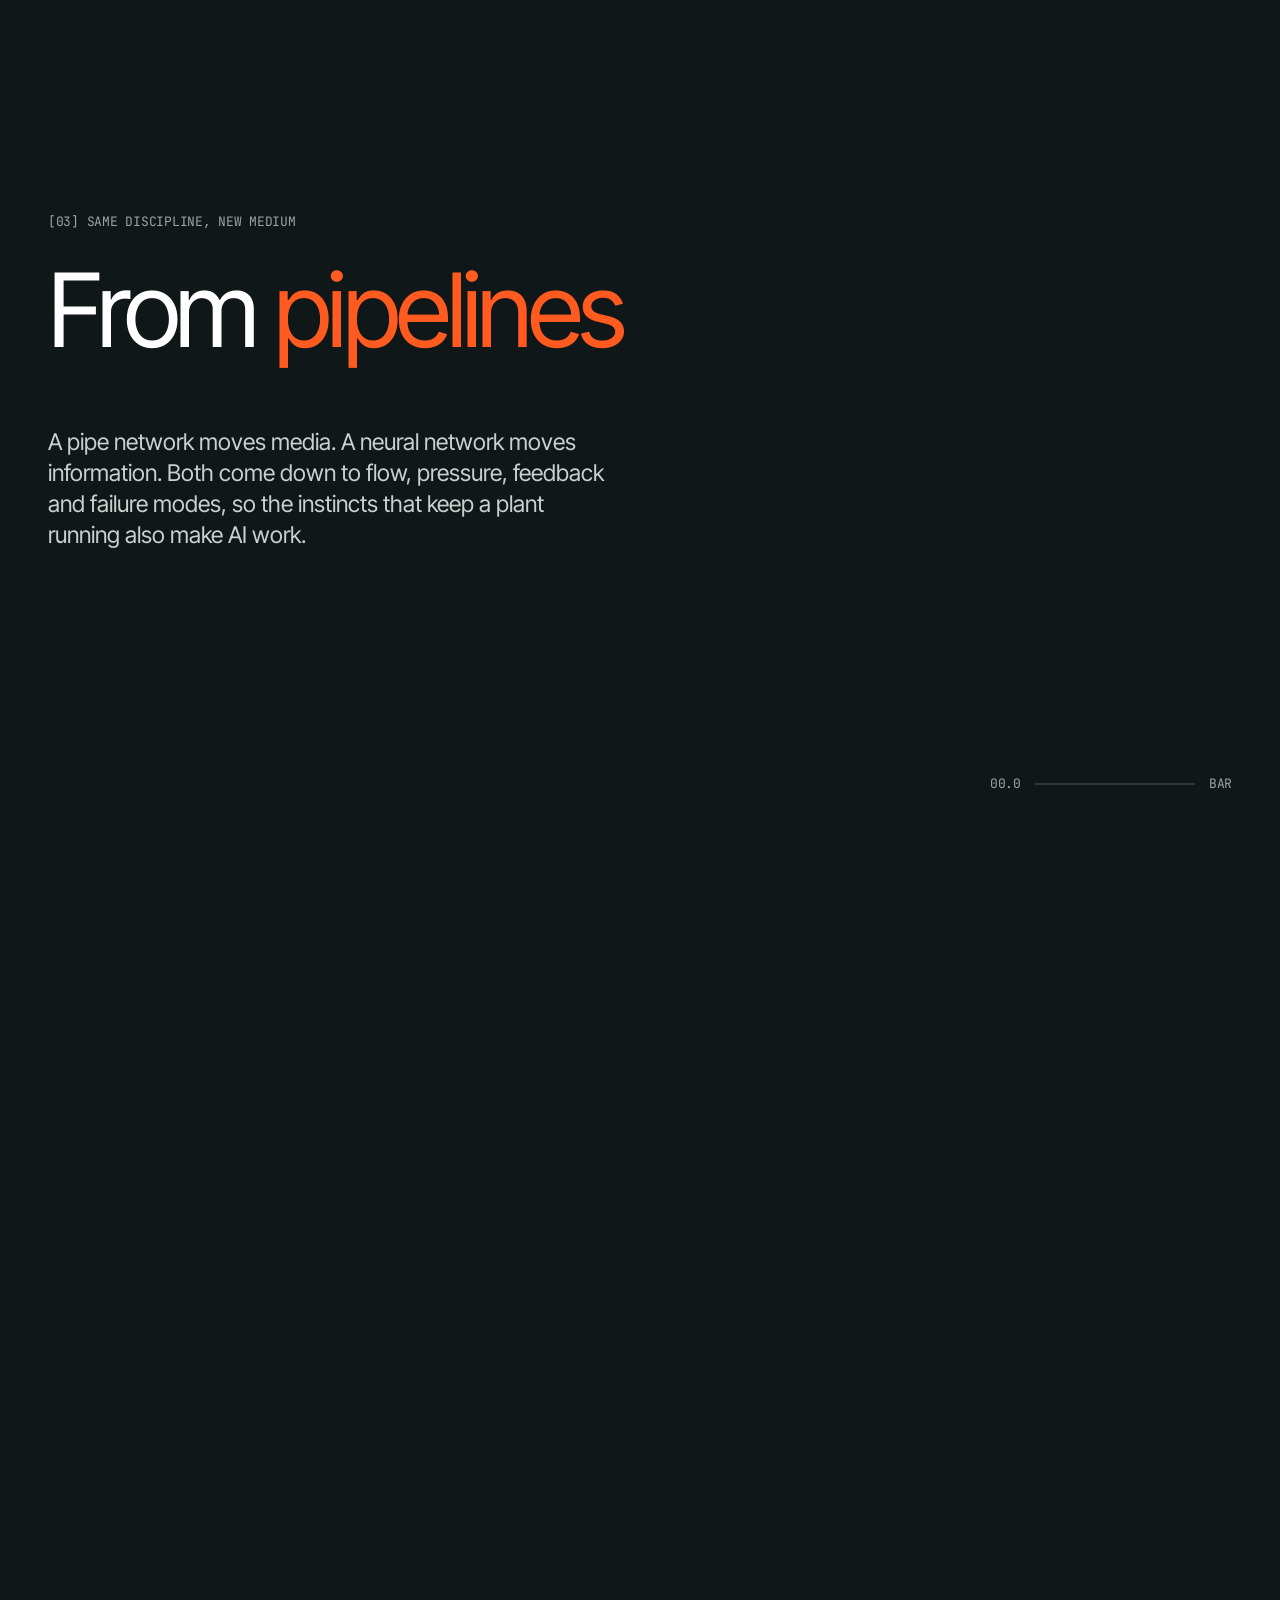
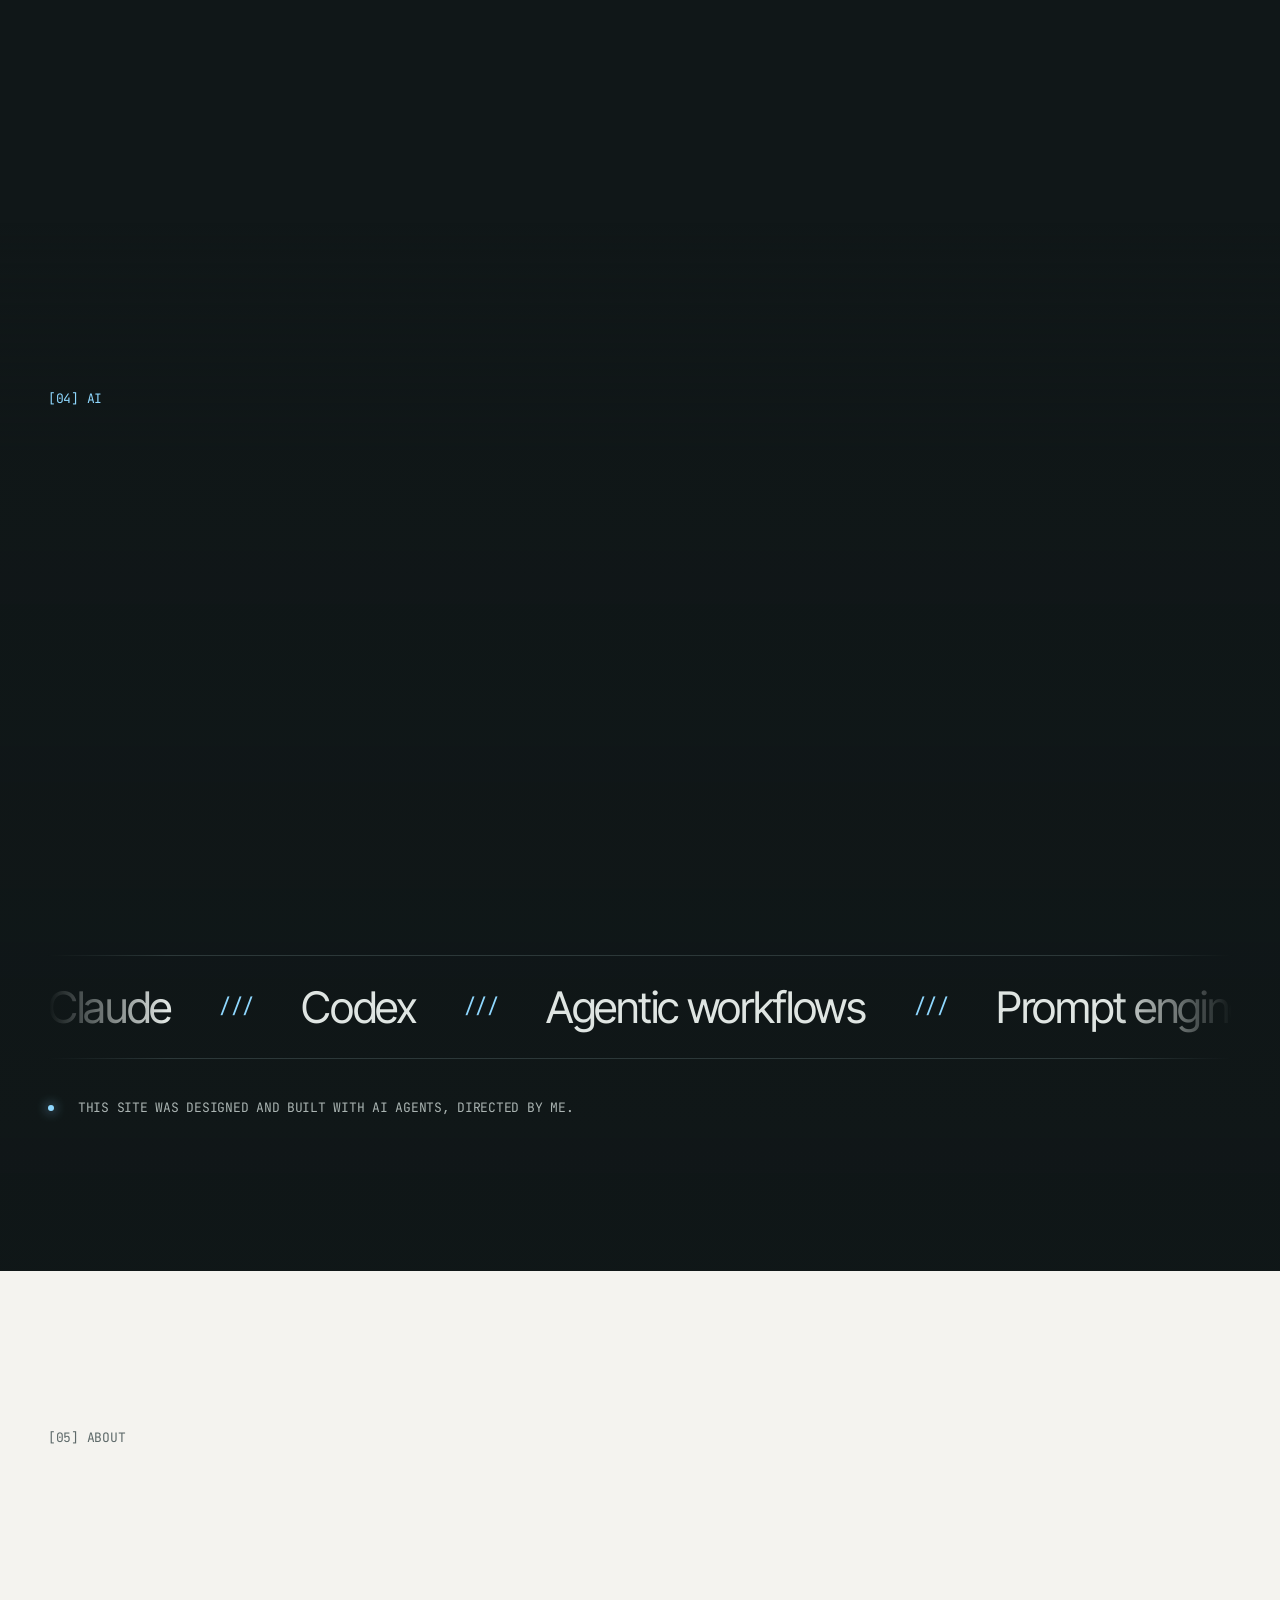
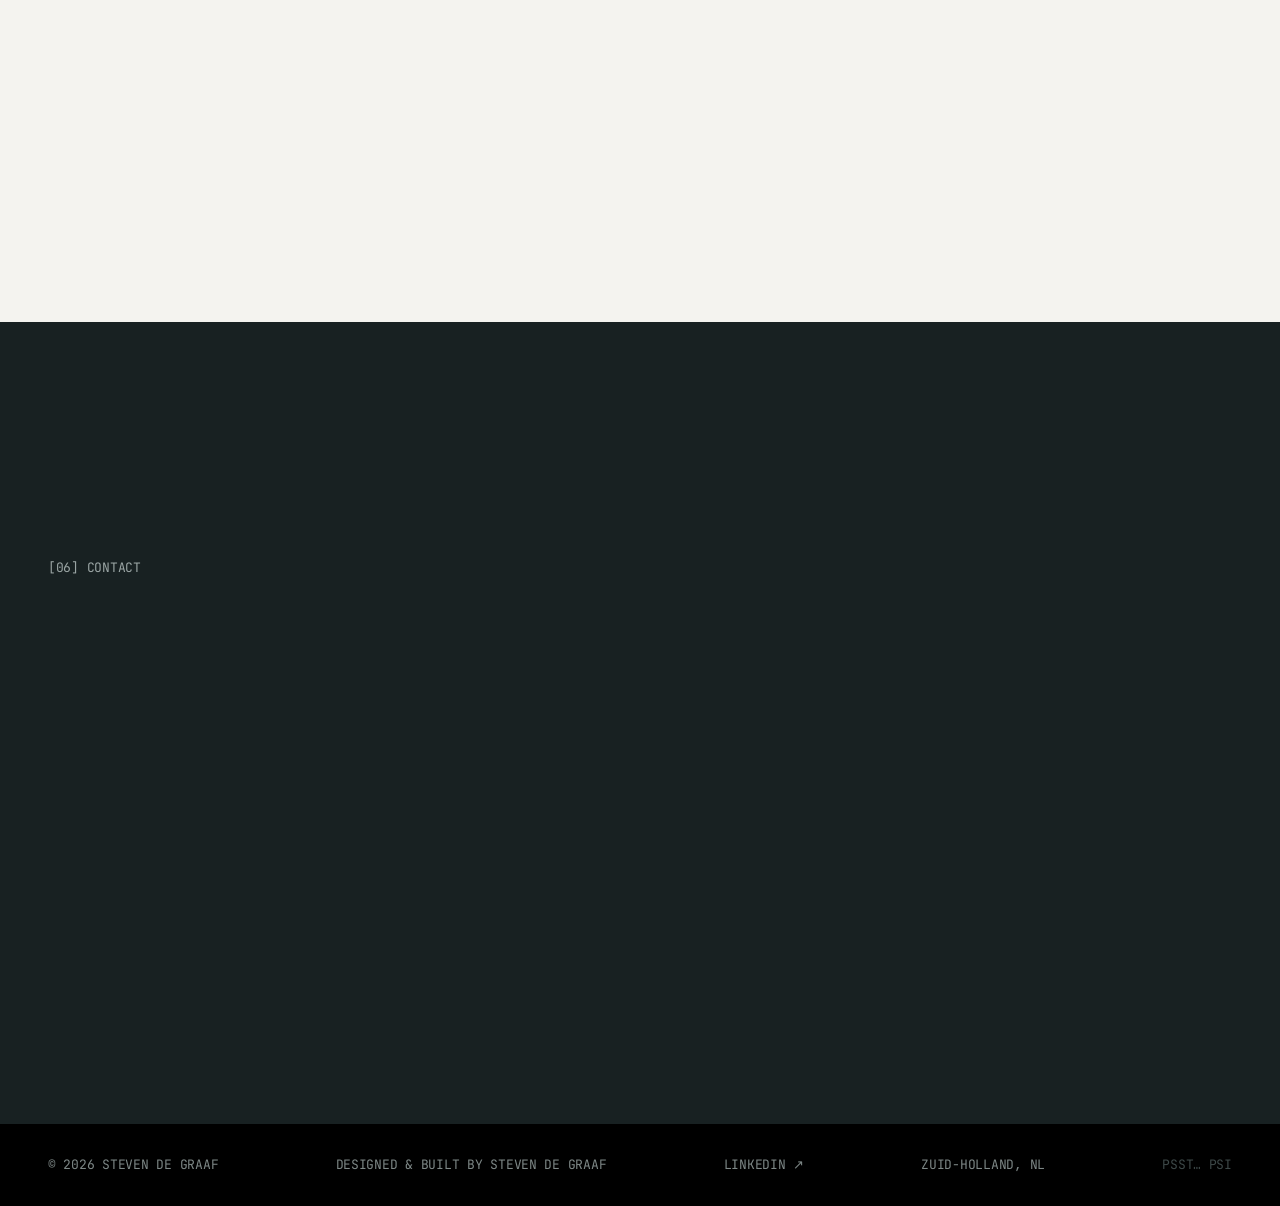
==== commit 6356c9bd: "Copy: 'Media in my scope' and 'Piping & utilities' to match the project engineer role Co-Authored-By" ====
--- a/index.html
+++ b/index.html
@@ -56,7 +56,7 @@
           <div class="stat"><b data-count="5">5</b><span class="mono">Utility media</span></div>
         </div>
         <div class="card rv">
-          <span class="mono muted">Media I engineer</span>
+          <span class="mono muted">Media in my scope</span>
           <div class="media">
             <div class="chip"><span class="f">O₃</span><span class="mono">Ozone</span></div>
             <div class="chip"><span class="f">O₂</span><span class="mono">Oxygen</span></div>
@@ -85,7 +85,7 @@
     <div class="wrap">
       <div class="head"><span class="mono">[02] What I bring</span><h2 class="split">Systems under pressure.</h2></div>
       <div class="cap">
-        <div class="cap-row rv"><span class="mono">01</span><h3>Piping engineering</h3><span class="tag mono">O₂ · O₃ · N₂ · H₂O · Air</span></div>
+        <div class="cap-row rv"><span class="mono">01</span><h3>Piping &amp; utilities</h3><span class="tag mono">O₂ · O₃ · N₂ · H₂O · Air</span></div>
         <div class="cap-row rv"><span class="mono">02</span><h3>Hydraulics &amp; pneumatics</h3><span class="tag mono">Specialist</span></div>
         <div class="cap-row rv"><span class="mono">03</span><h3>Project engineering</h3><span class="tag mono">Concept → commissioning</span></div>
         <div class="cap-row rv"><span class="mono">04</span><h3>Multidisciplinary coordination</h3><span class="tag mono">Ops · contractors · suppliers</span></div>
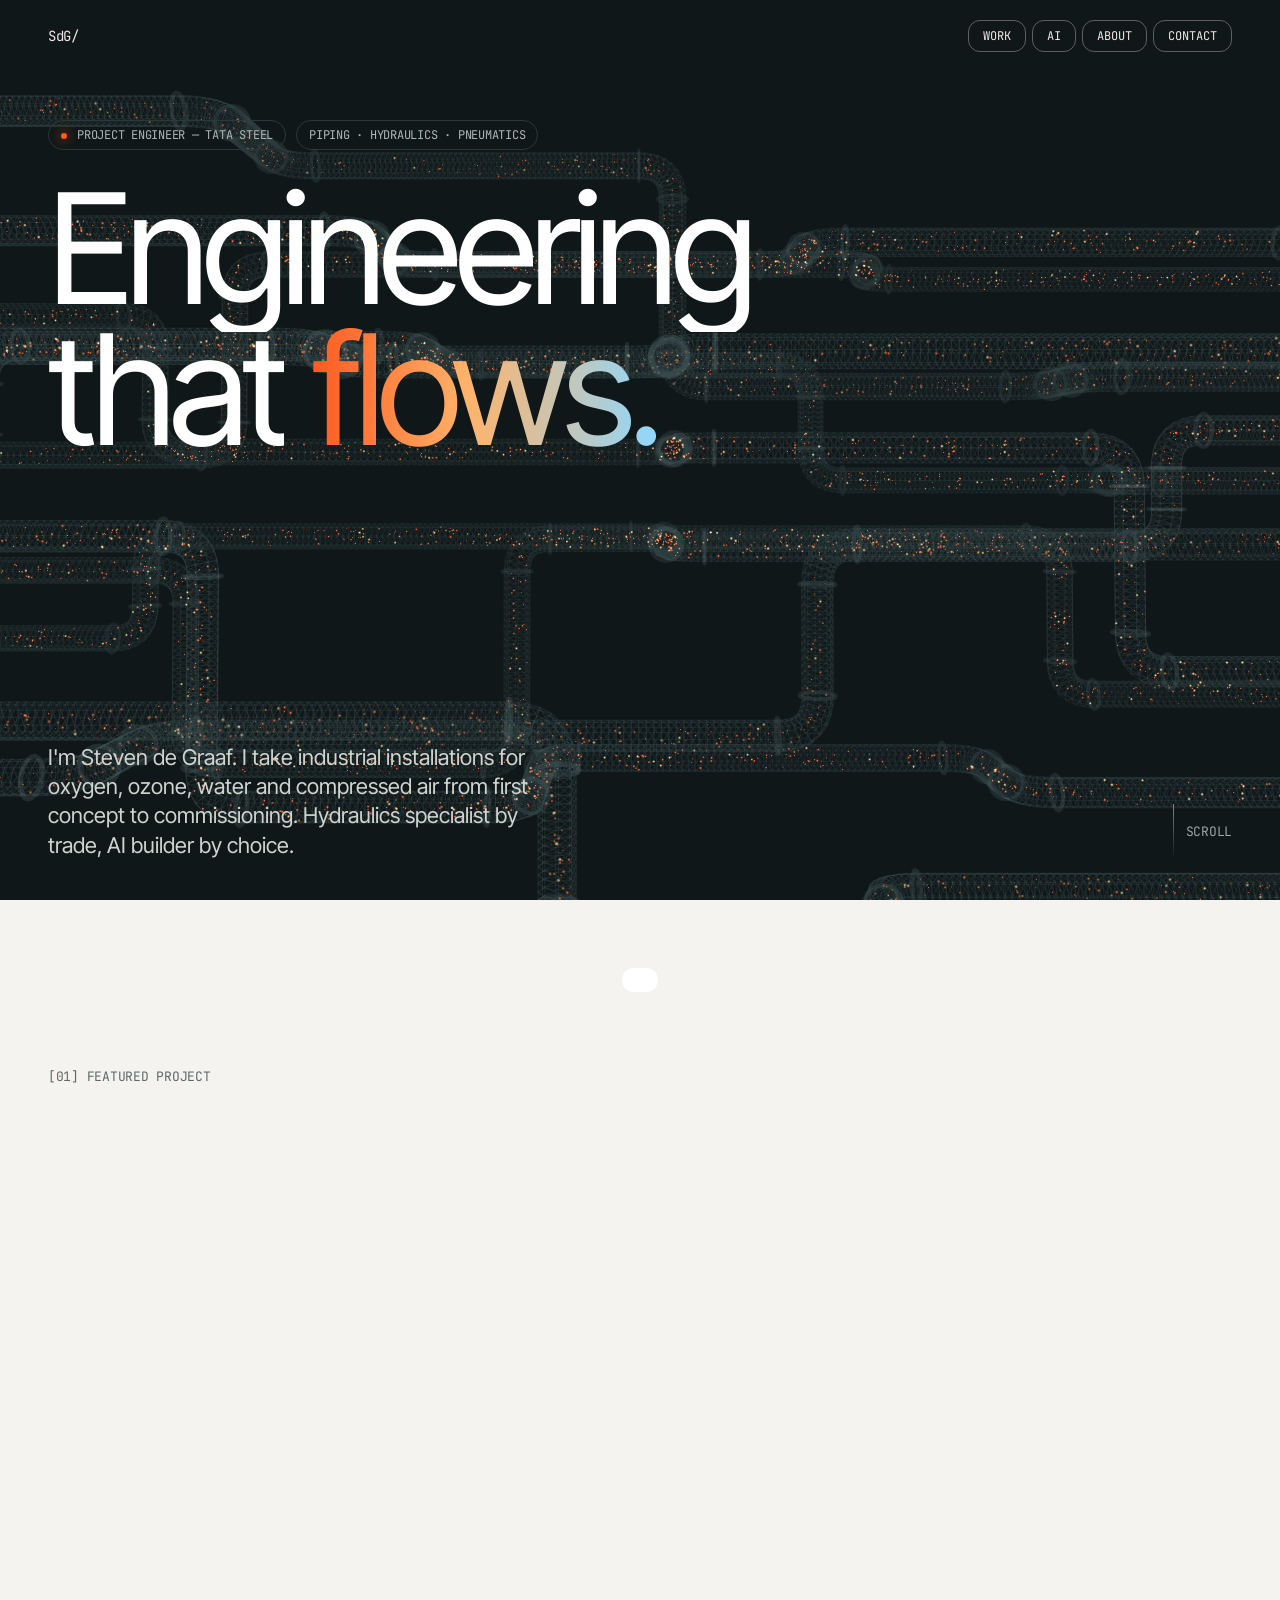
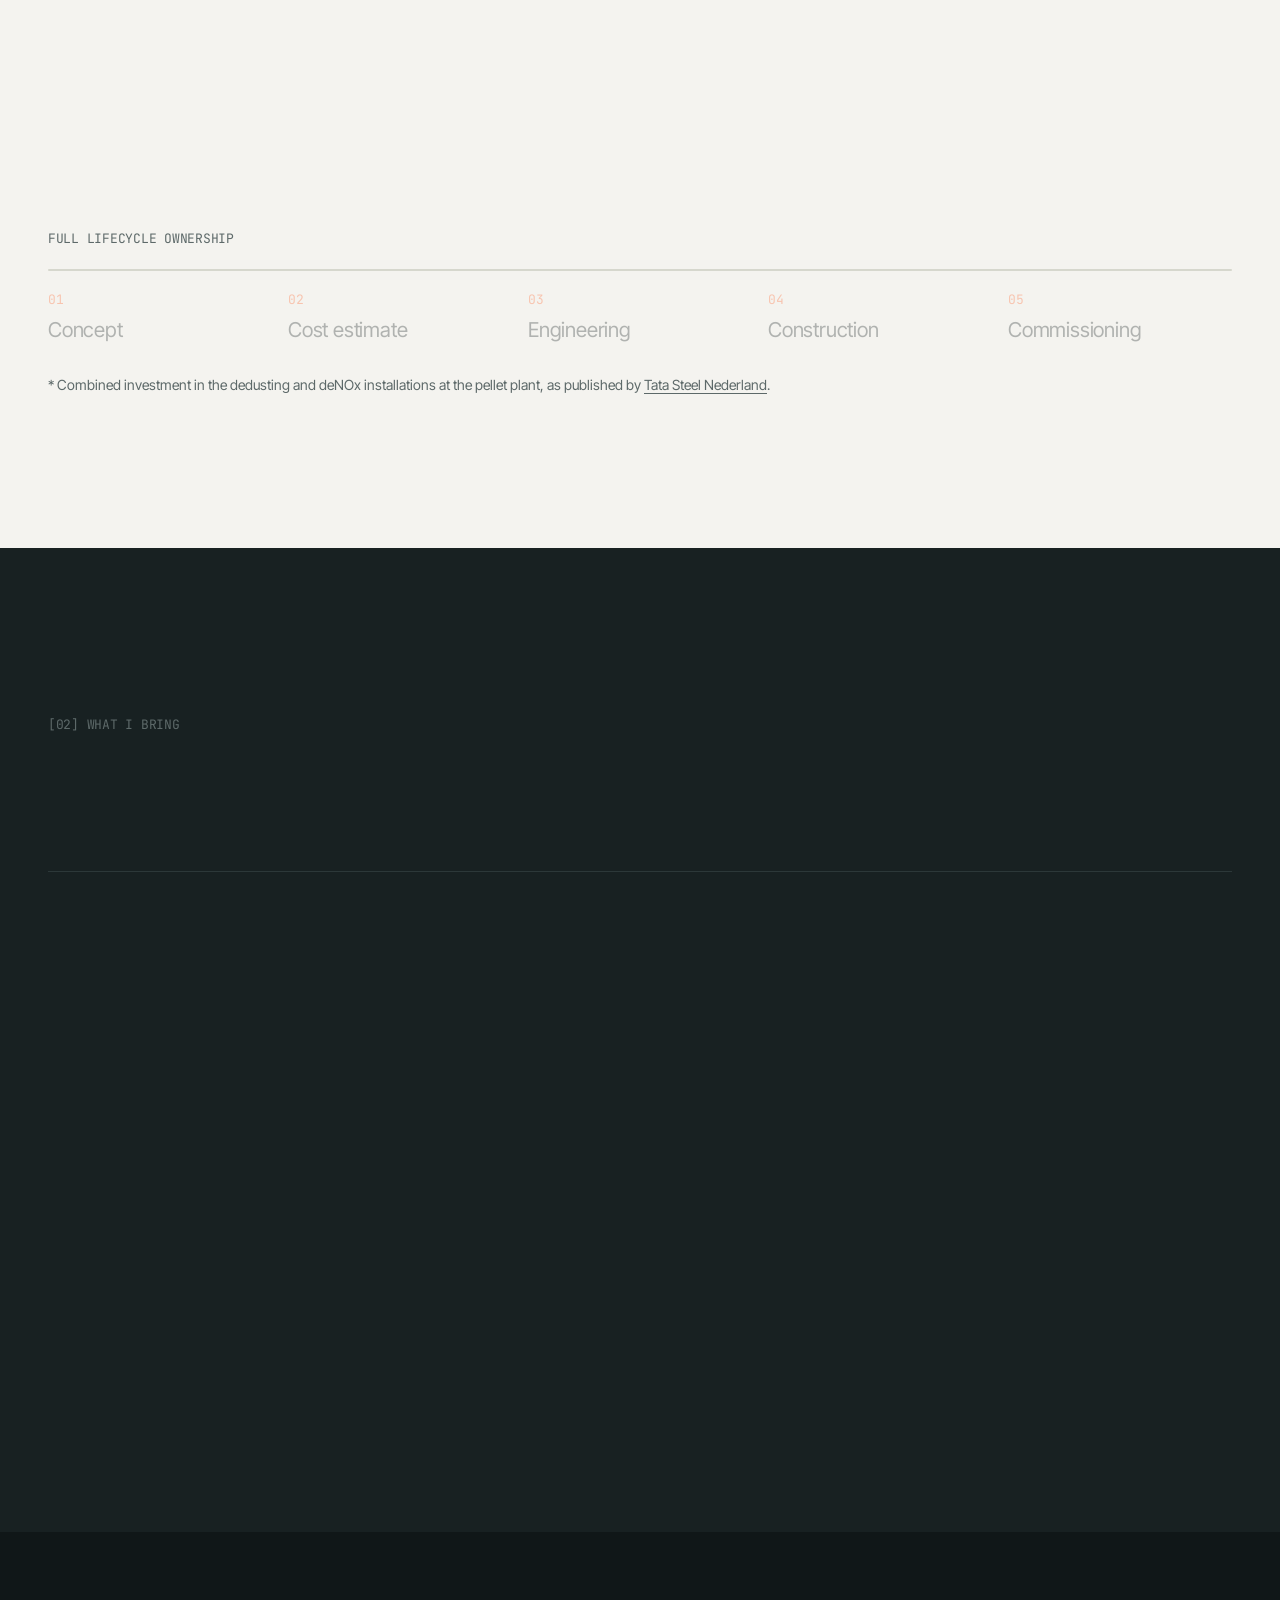
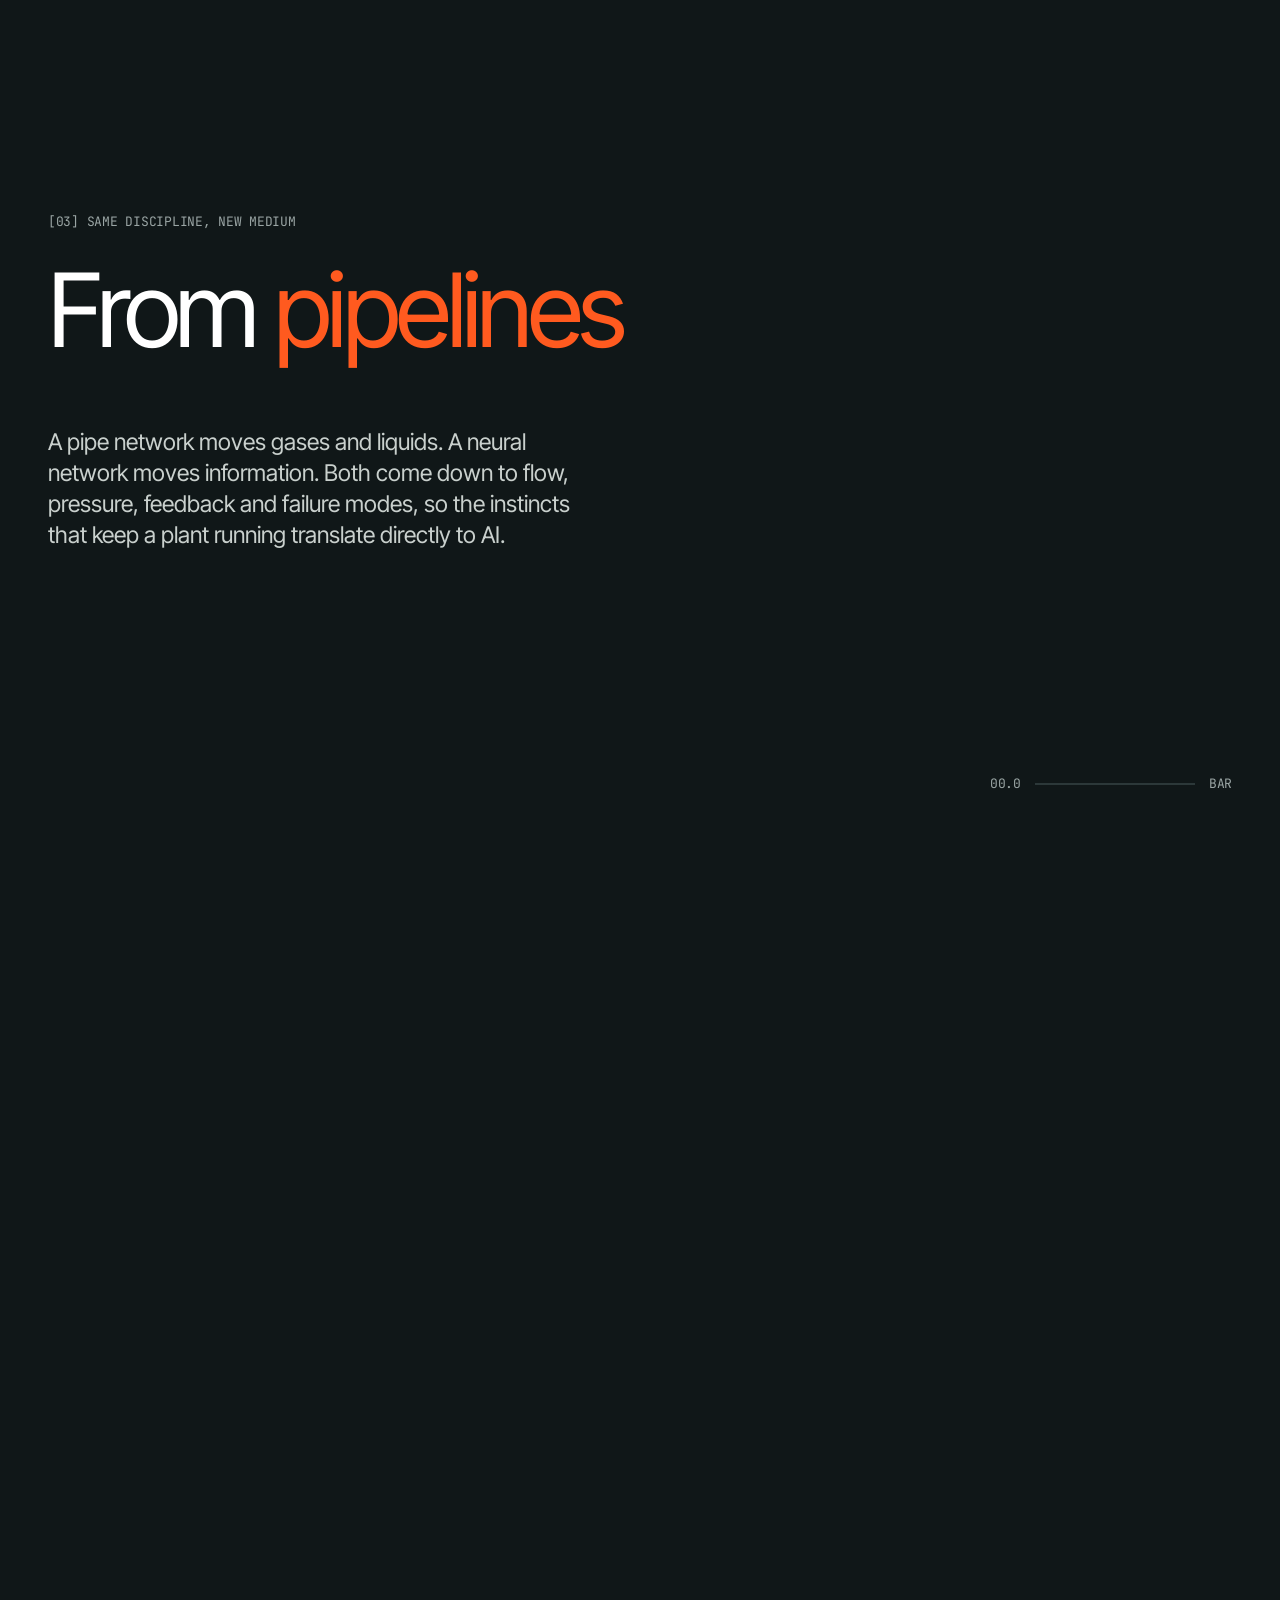
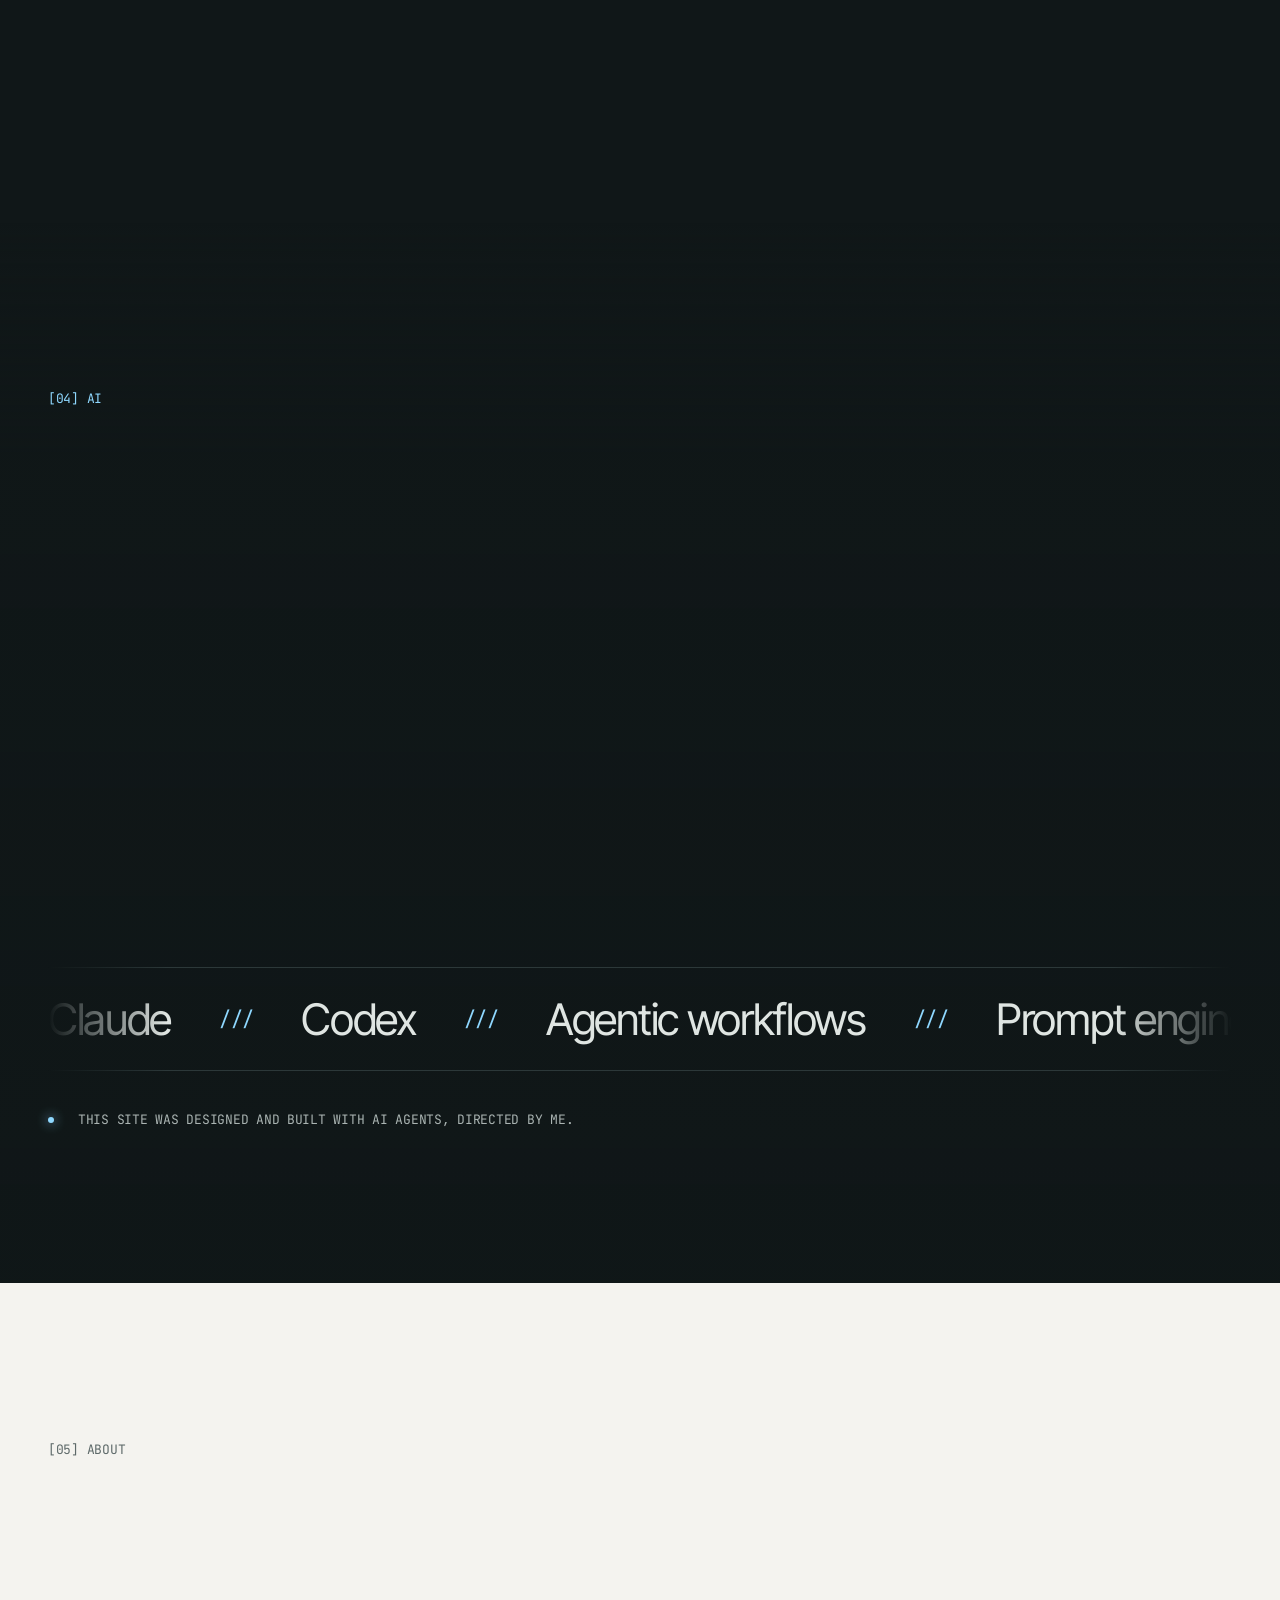
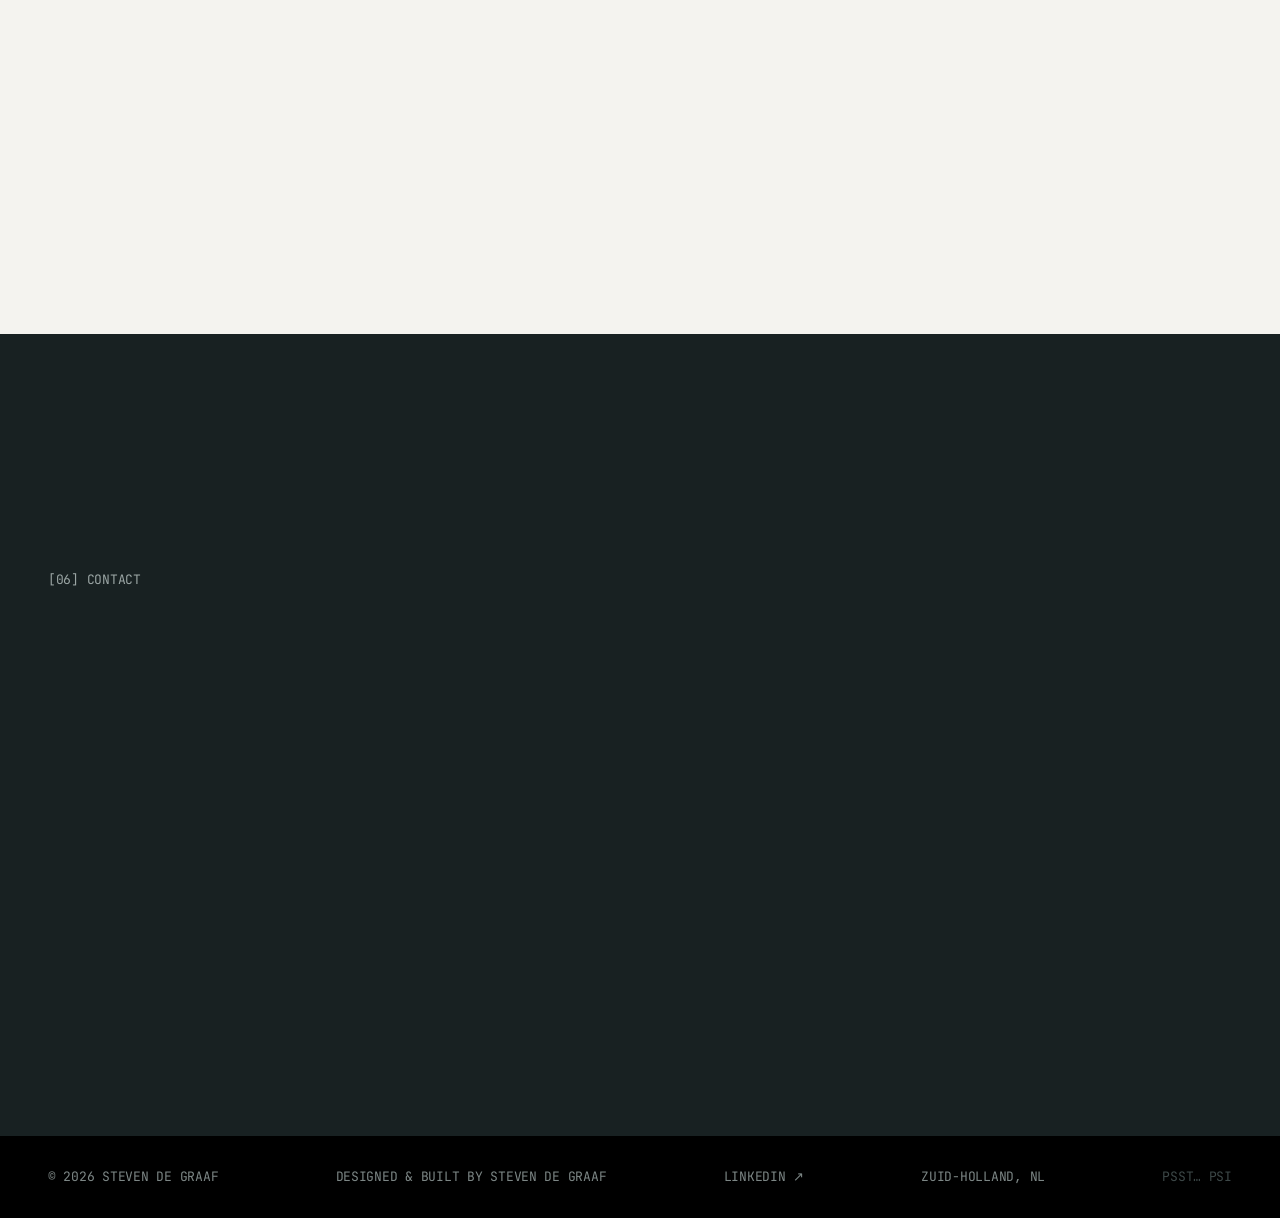
==== commit 2478d572: "Copy edit: fix English grammar and phrasing across the site and game - Hero: media list no longer da" ====
--- a/index.html
+++ b/index.html
@@ -5,21 +5,21 @@
 <meta name="viewport" content="width=device-width,initial-scale=1">
 <meta http-equiv="Content-Security-Policy" content="default-src 'self'; script-src 'self'; style-src 'self'; font-src 'self'; img-src 'self' data:; connect-src 'self'; object-src 'none'; base-uri 'self'; form-action 'none'">
 <meta name="referrer" content="strict-origin-when-cross-origin">
-<title>Steven de Graaf — Project Engineer &amp; AI builder</title>
-<meta name="description" content="Steven de Graaf, Project Engineer at Tata Steel. Piping, hydraulics and pneumatics specialist who builds with AI.">
+<title>Steven de Graaf — Project Engineer &amp; AI Builder</title>
+<meta name="description" content="Steven de Graaf is a project engineer at Tata Steel and a hydraulics and pneumatics specialist who builds with AI.">
 <meta name="author" content="Steven de Graaf">
 <meta name="theme-color" content="#101718">
 <link rel="canonical" href="https://stevendegraaf.com/">
 <meta property="og:type" content="website">
 <meta property="og:url" content="https://stevendegraaf.com/">
 <meta property="og:title" content="Steven de Graaf — Engineering that flows">
-<meta property="og:description" content="Project Engineer at Tata Steel. Piping, hydraulics and pneumatics specialist who builds with AI.">
+<meta property="og:description" content="Project engineer at Tata Steel, hydraulics and pneumatics specialist, and AI builder.">
 <meta name="twitter:card" content="summary">
 <link rel="icon" href="favicon.svg" type="image/svg+xml">
 <link rel="preload" href="assets/fonts/inter-tight-400.woff2" as="font" type="font/woff2" crossorigin>
 <link rel="stylesheet" href="assets/css/site.css?v=3">
 <link rel="modulepreload" href="assets/js/three.module.min.js">
-<script type="module" src="assets/js/main.js?v=3"></script>
+<script type="module" src="assets/js/main.js?v=4"></script>
 </head>
 <body>
 <a class="skip" href="#main">Skip to content</a>
@@ -40,7 +40,7 @@
       <h1 class="split">Engineering<br>that <em>flows.</em></h1>
     </div>
     <div class="hero-foot">
-      <p class="rv">I'm Steven de Graaf. I take industrial installations from first concept to commissioning: oxygen, ozone, water, compressed air. Hydraulics specialist by trade, AI builder by choice.</p>
+      <p class="rv">I'm Steven de Graaf. I take industrial installations for oxygen, ozone, water and compressed air from first concept to commissioning. Hydraulics specialist by trade, AI builder by choice.</p>
       <div class="scroll-cue mono" aria-hidden="true"><i></i>Scroll</div>
     </div>
   </section>
@@ -48,7 +48,7 @@
   <section class="light sec" id="work">
     <div class="wrap">
       <div class="head"><span class="mono">[01] Featured project</span><h2 class="split">PEFA deNOx.</h2></div>
-      <p class="lede rv">A new deNOx installation at the pellet plant of Tata Steel IJmuiden, built on technology that hasn't been applied at this scale anywhere else in the steel industry. It's a large multidisciplinary effort. I'm one of the project engineers, responsible for the <span class="accent">utilities package</span>: every medium that feeds the new installation.</p>
+      <p class="lede rv">PEFA deNOx is a new deNOx installation at Tata Steel's pellet plant in IJmuiden, built on technology that has not yet been applied at this scale anywhere else in the steel industry. It's a large multidisciplinary project. I'm one of the project engineers, responsible for the <span class="accent">utilities package</span>: all the media that feed the new installation.</p>
       <div class="case-grid">
         <div class="stats rv">
           <div class="stat"><b data-count="75" data-suffix=" m">75 m</b><span class="mono">Installation height</span></div>
@@ -101,18 +101,18 @@
         <h2 class="w1">From <em>pipelines</em></h2>
         <h2 class="w2" aria-hidden="true">to <em>neural networks.</em></h2>
       </div>
-      <p class="story-copy">A pipe network moves media. A neural network moves information. Both come down to flow, pressure, feedback and failure modes, so the instincts that keep a plant running also make AI work.</p>
+      <p class="story-copy">A pipe network moves gases and liquids. A neural network moves information. Both come down to flow, pressure, feedback and failure modes, so the instincts that keep a plant running translate directly to AI.</p>
       <div class="gauge mono" aria-hidden="true"><span id="gaugeVal">00.0</span><div class="gauge-bar"><i id="gaugeBar"></i></div><span>bar</span></div>
     </div>
   </section>
 
   <section class="ai sec" id="ai">
     <div class="wrap">
-      <div class="head"><span class="mono fl">[04] AI</span><h2 class="split">Fluent in the frontier.</h2></div>
+      <div class="head"><span class="mono fl">[04] AI</span><h2 class="split">Fluent in frontier AI.</h2></div>
       <div class="ai-grid">
-        <article class="ai-card rv"><span class="mono">Models</span><div><h3>Know which model fits which job</h3><p>Claude, GPT, Gemini, open-weight models. Strengths, limits, cost and context: picked per task, not per hype cycle.</p></div></article>
-        <article class="ai-card rv"><span class="mono">Agents</span><div><h3>Agentic coding in practice</h3><p>Claude Code and Codex as a daily engineering team. I direct and review; the agents do the typing.</p></div></article>
-        <article class="ai-card rv"><span class="mono">Generative</span><div><h3>Generative media &amp; design</h3><p>Image, video and interface generation, used to prototype ideas in hours instead of weeks.</p></div></article>
+        <article class="ai-card rv"><span class="mono">Models</span><div><h3>Knowing which model fits which job</h3><p>Claude, GPT, Gemini and open-weight models, each chosen on strengths, limits, cost and context. Per task, not per hype cycle.</p></div></article>
+        <article class="ai-card rv"><span class="mono">Agents</span><div><h3>Agentic coding in practice</h3><p>I use Claude Code and Codex as a daily engineering team: I direct and review, the agents do the typing.</p></div></article>
+        <article class="ai-card rv"><span class="mono">Generative</span><div><h3>Generative media &amp; design</h3><p>I use image, video and interface generation to prototype ideas in hours instead of weeks.</p></div></article>
         <article class="ai-card rv"><span class="mono">Building</span><div><h3>From idea to shipped app</h3><p>Real products, not demos. Next up: <span class="hl">mijnoefenplan.nl</span>.</p></div></article>
       </div>
       <div class="marquee" aria-hidden="true"><div class="marquee-in" id="mq">
@@ -127,7 +127,7 @@
       <div>
         <span class="mono muted">[05] About</span>
         <p class="lede rv">I enjoy the moment an idea on paper becomes something that actually works in the field. I take ownership, make the call, and carry a project from first sketch to final commissioning.</p>
-        <p class="rv muted about-note">Off the clock you'll find me on the wall or on the bike.</p>
+        <p class="rv muted about-note">Off the clock, you'll find me on the climbing wall or on my bike.</p>
       </div>
       <div class="spec rv">
         <div><span>Role</span><span>Project Engineer</span></div>
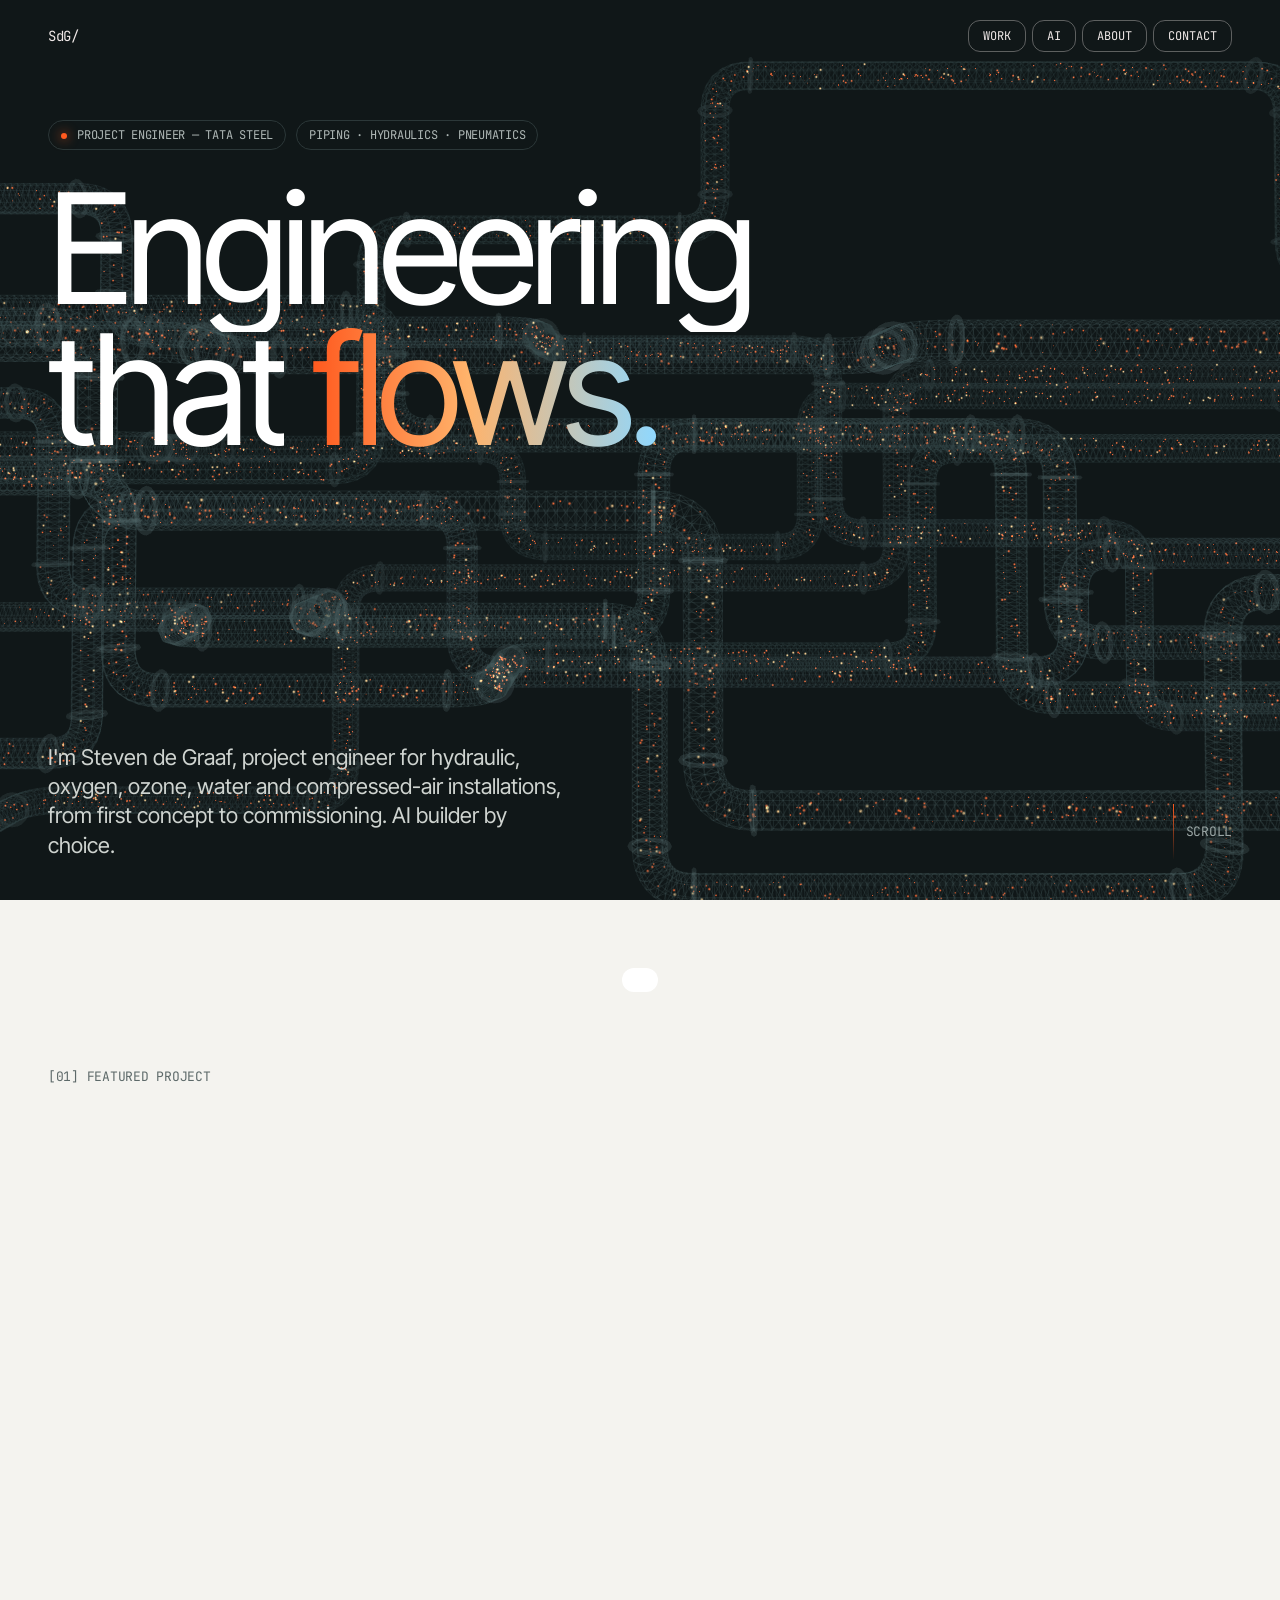
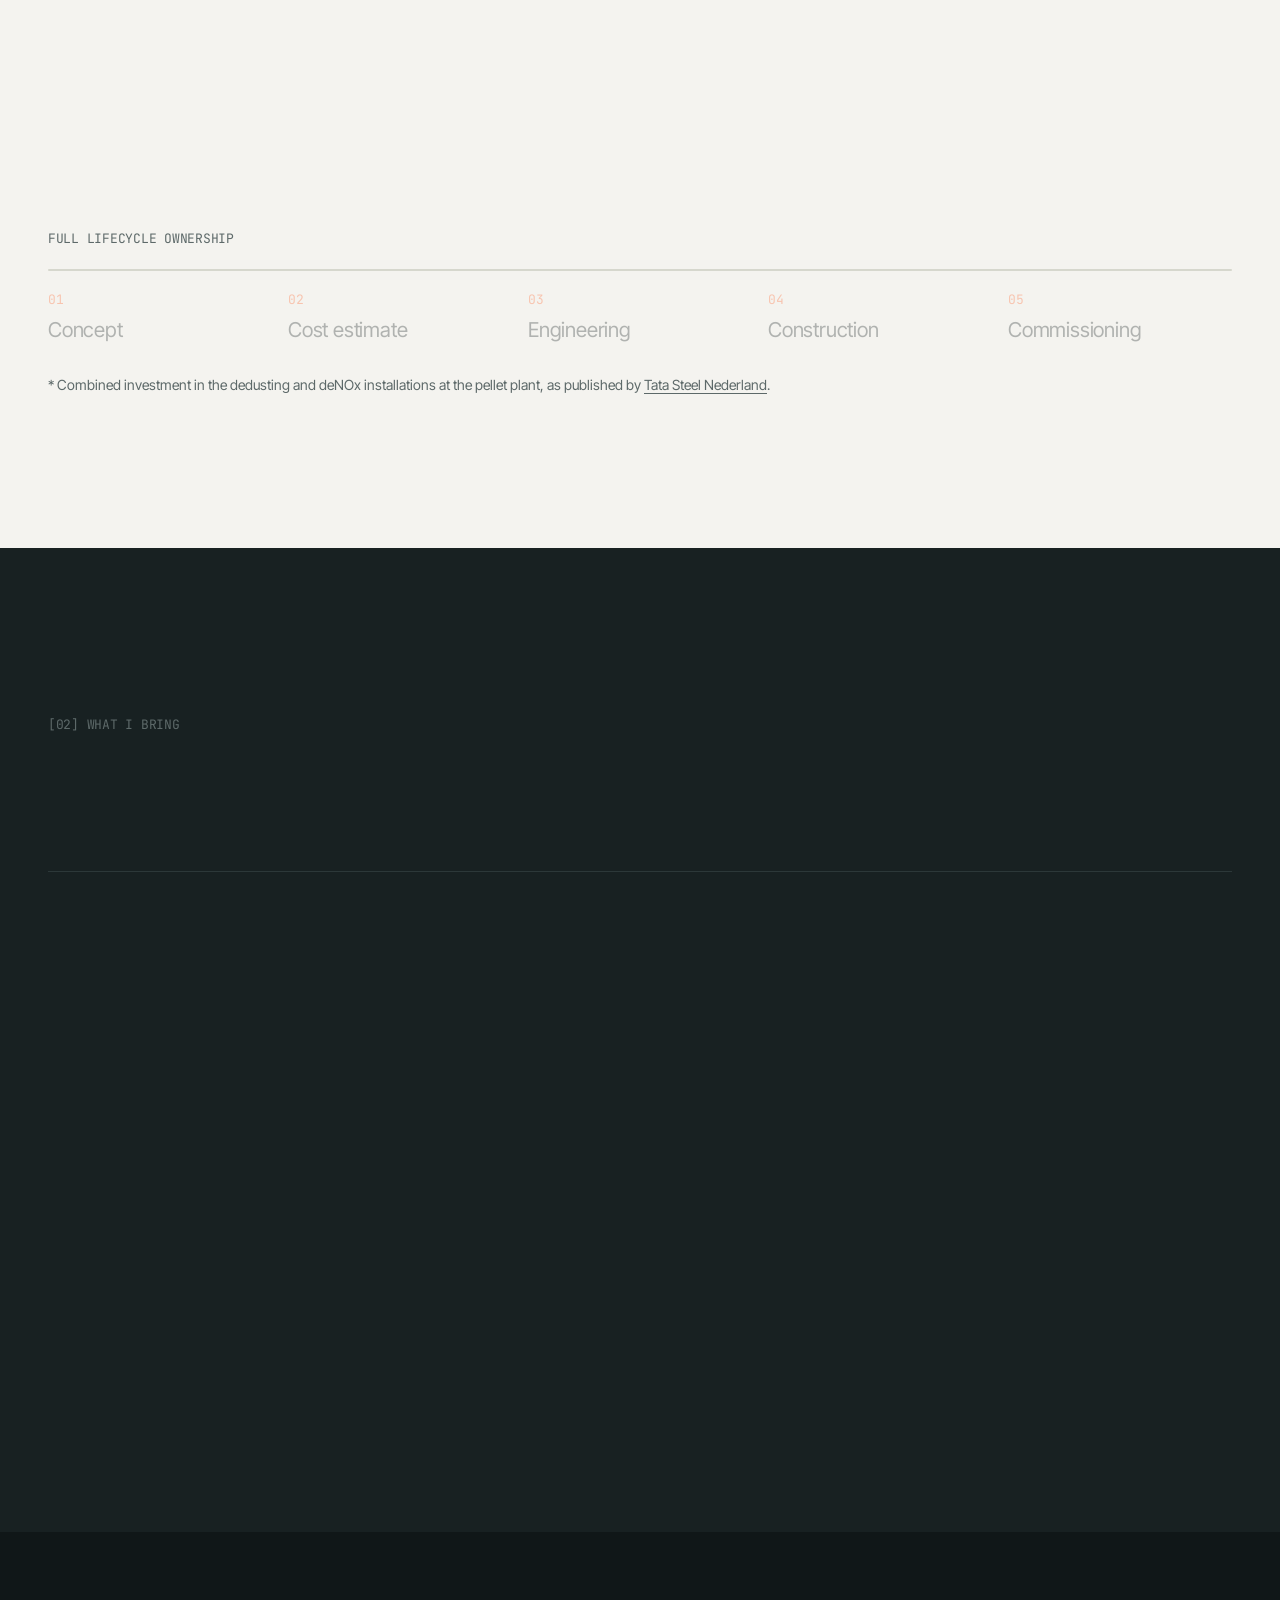
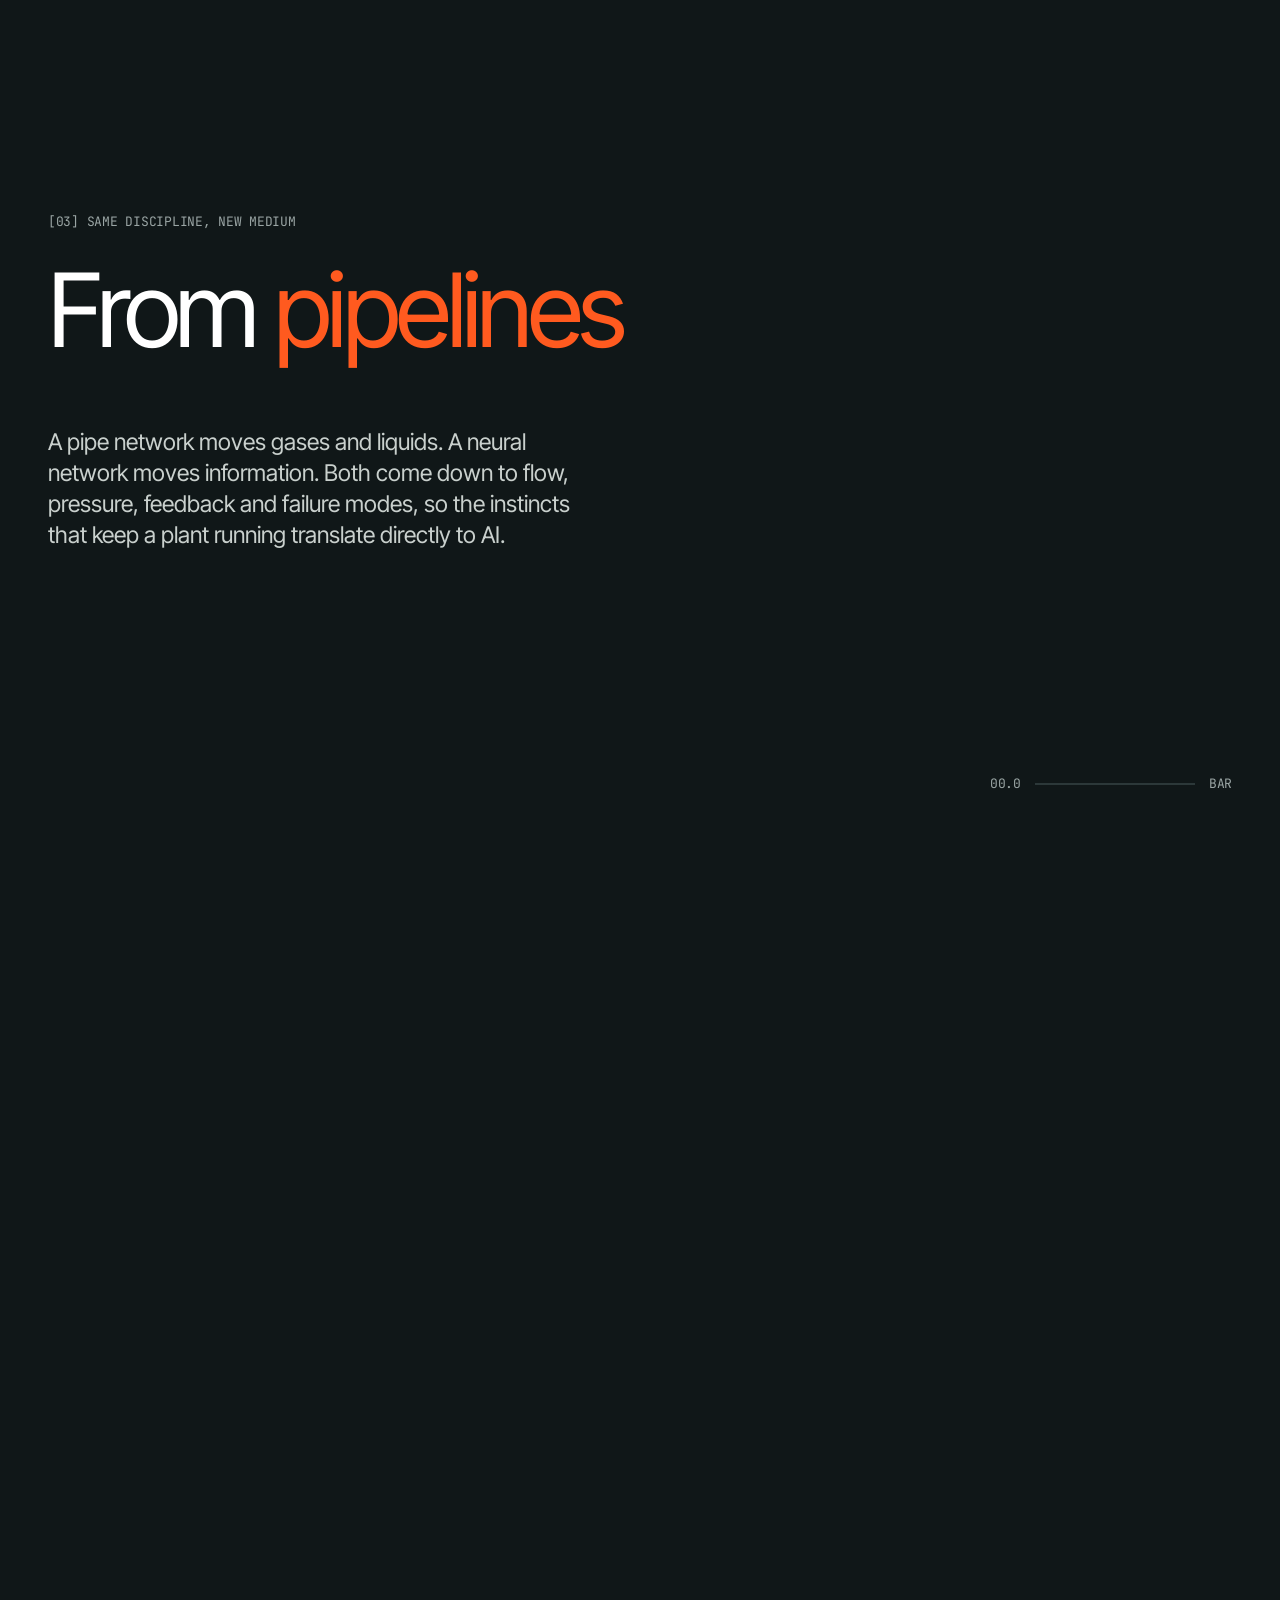
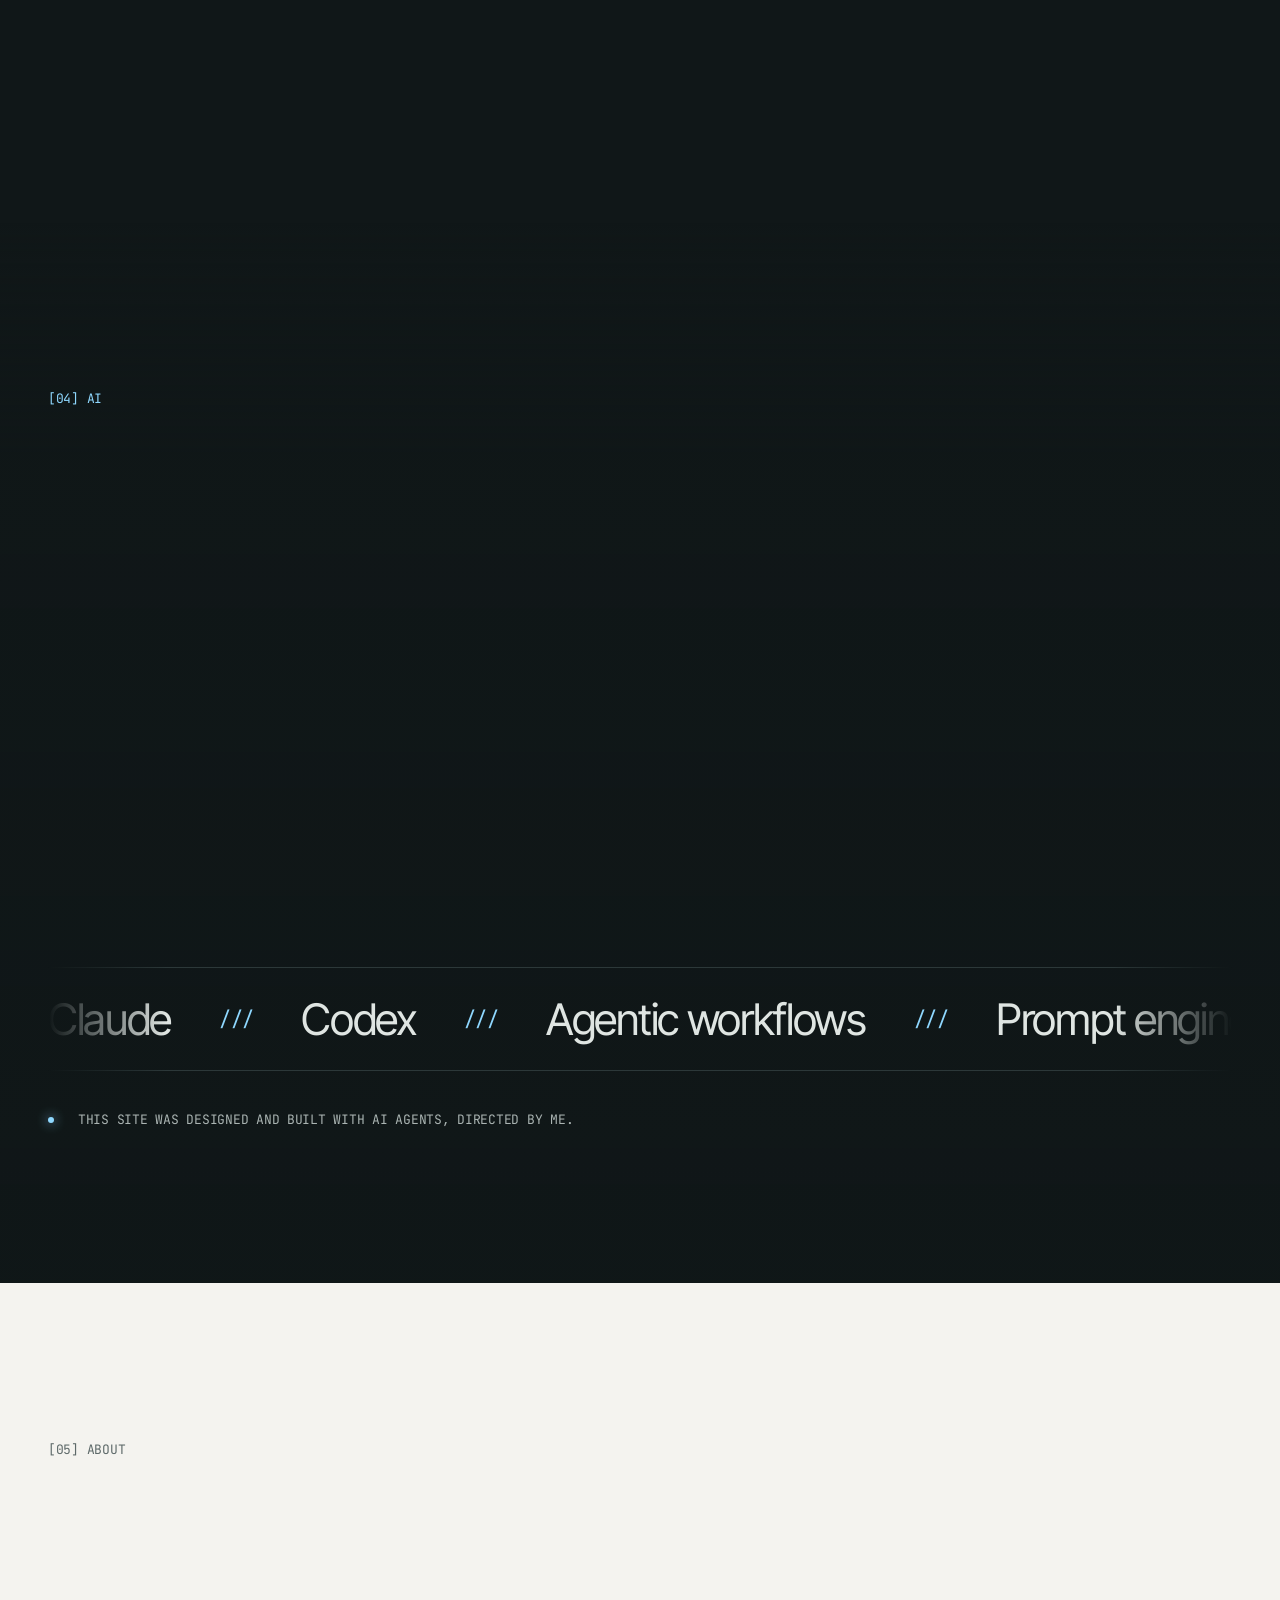
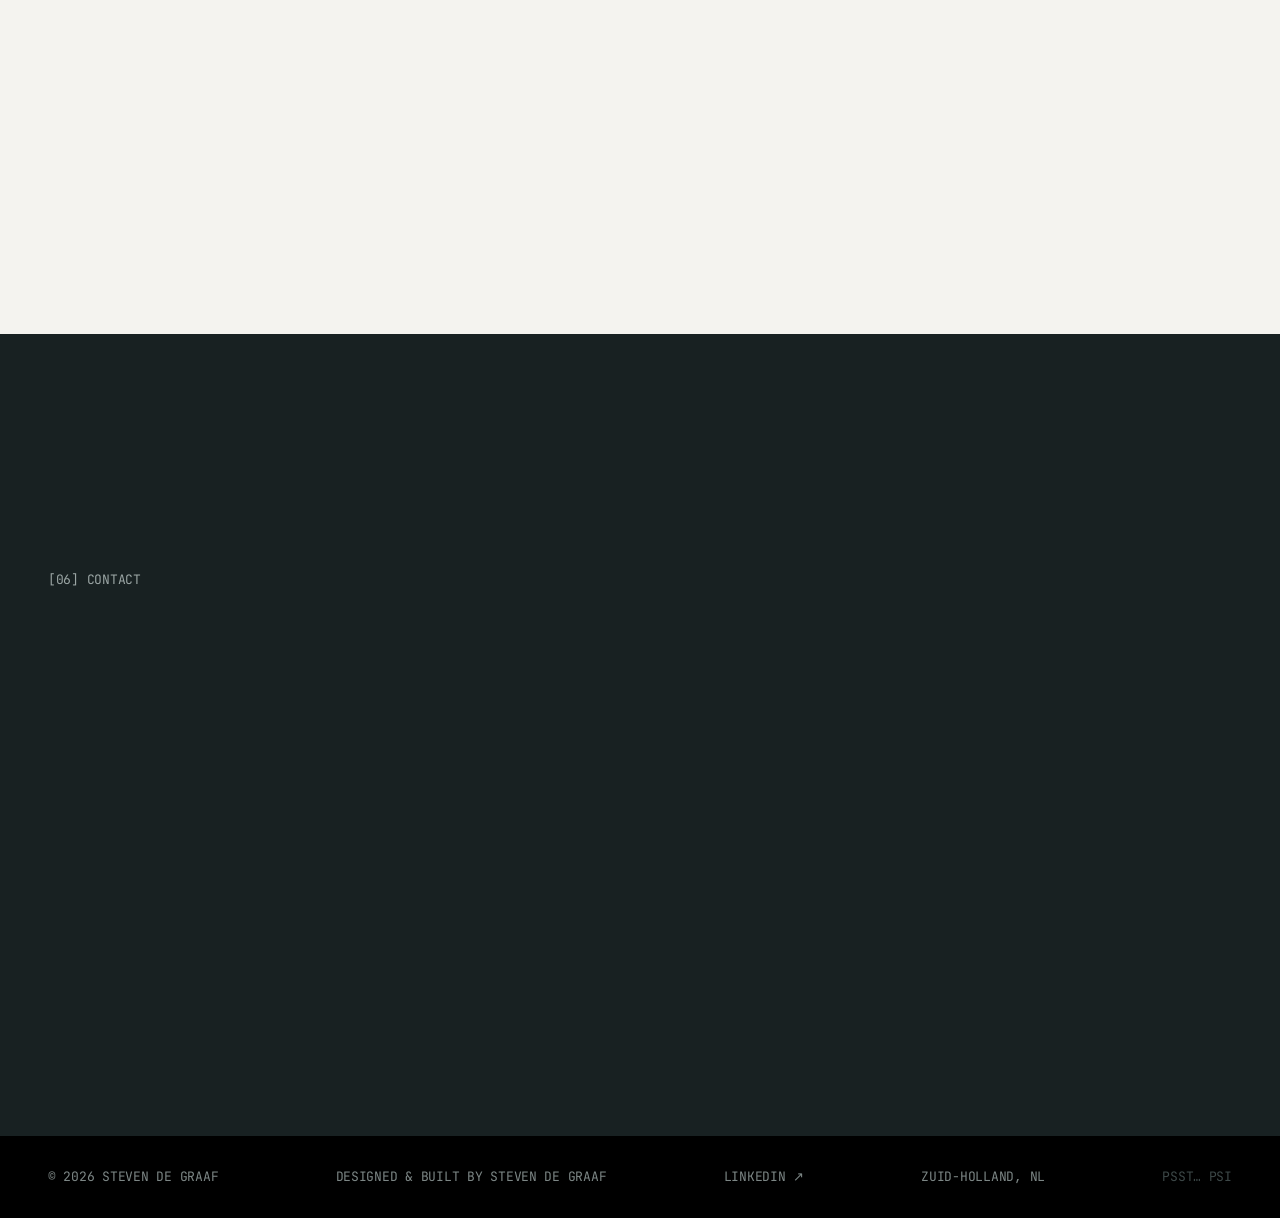
==== commit 0c949c6c: "Hero copy: lead with the project engineer role and include hydraulics Co-Authored-By: Claude Opus 5." ====
--- a/index.html
+++ b/index.html
@@ -40,7 +40,7 @@
       <h1 class="split">Engineering<br>that <em>flows.</em></h1>
     </div>
     <div class="hero-foot">
-      <p class="rv">I'm Steven de Graaf. I take industrial installations for oxygen, ozone, water and compressed air from first concept to commissioning. Hydraulics specialist by trade, AI builder by choice.</p>
+      <p class="rv">I'm Steven de Graaf, project engineer for hydraulic, oxygen, ozone, water and compressed-air installations, from first concept to commissioning. AI builder by choice.</p>
       <div class="scroll-cue mono" aria-hidden="true"><i></i>Scroll</div>
     </div>
   </section>
